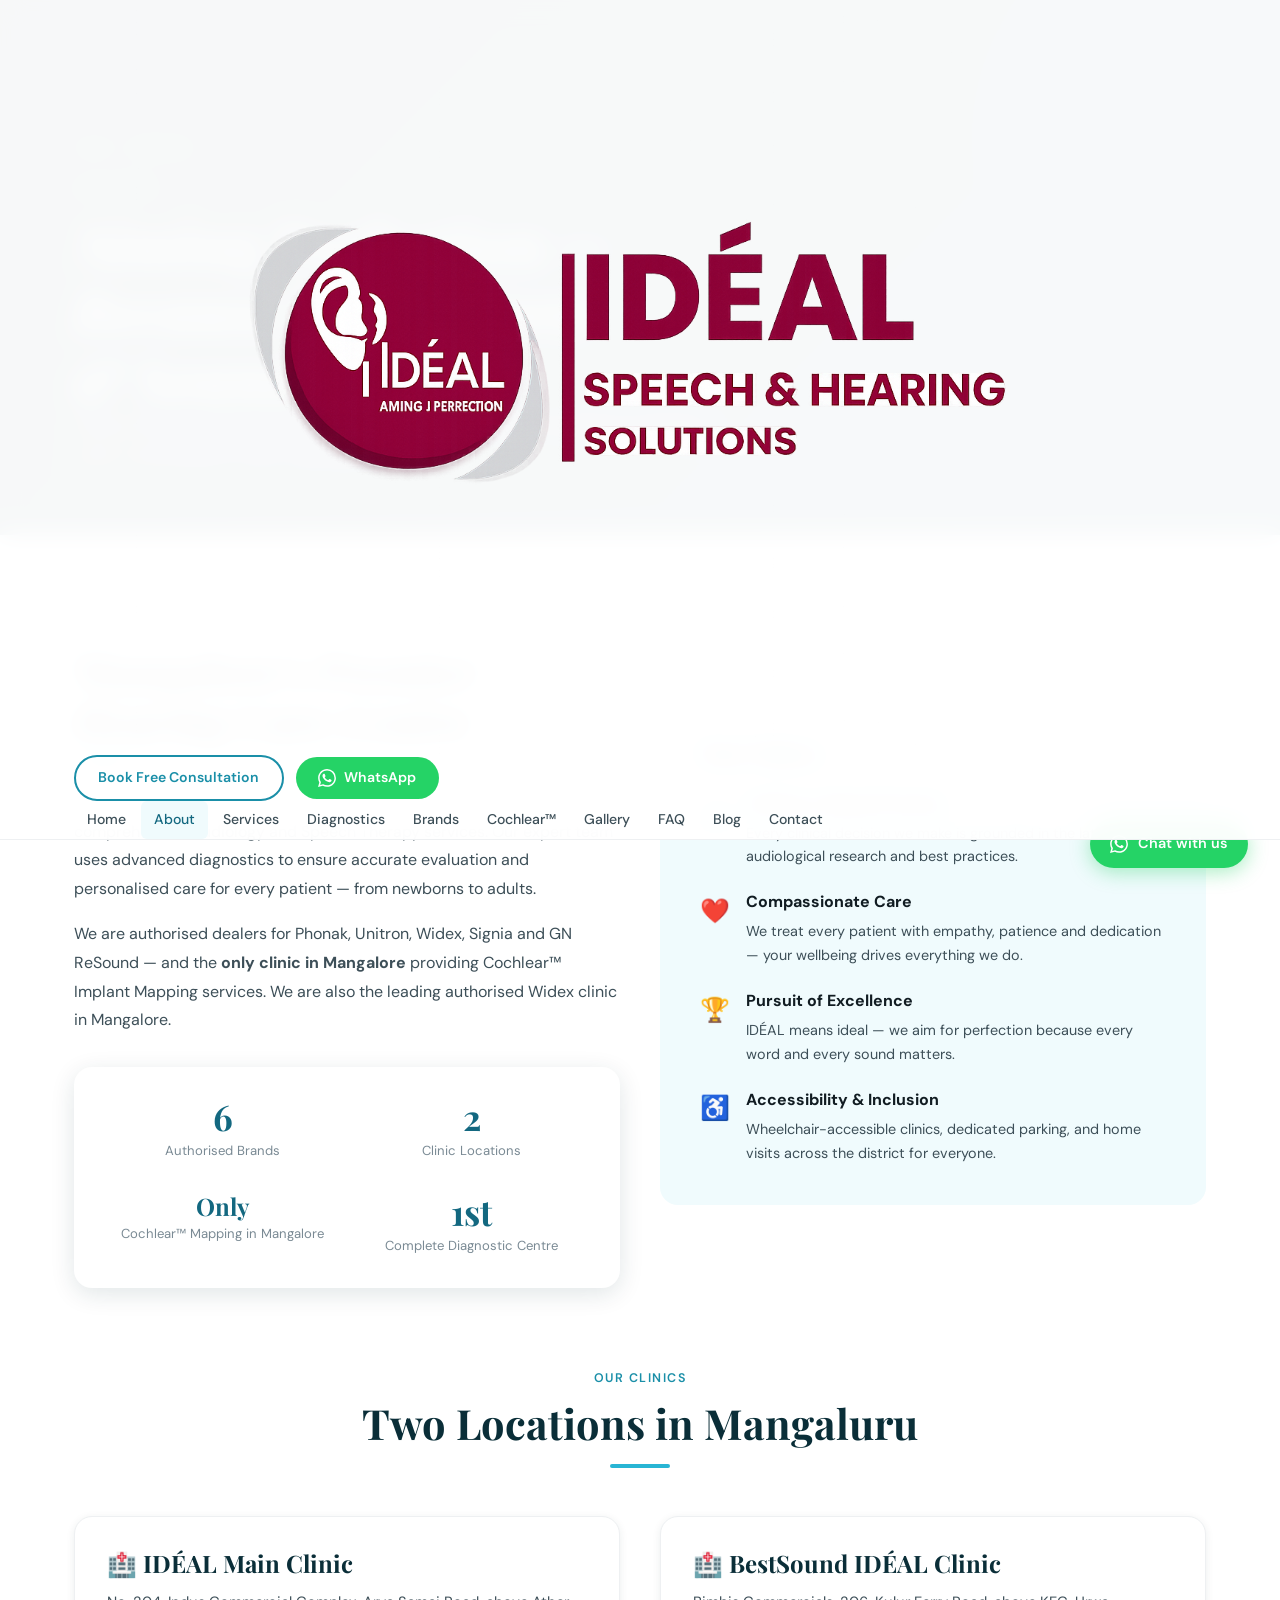
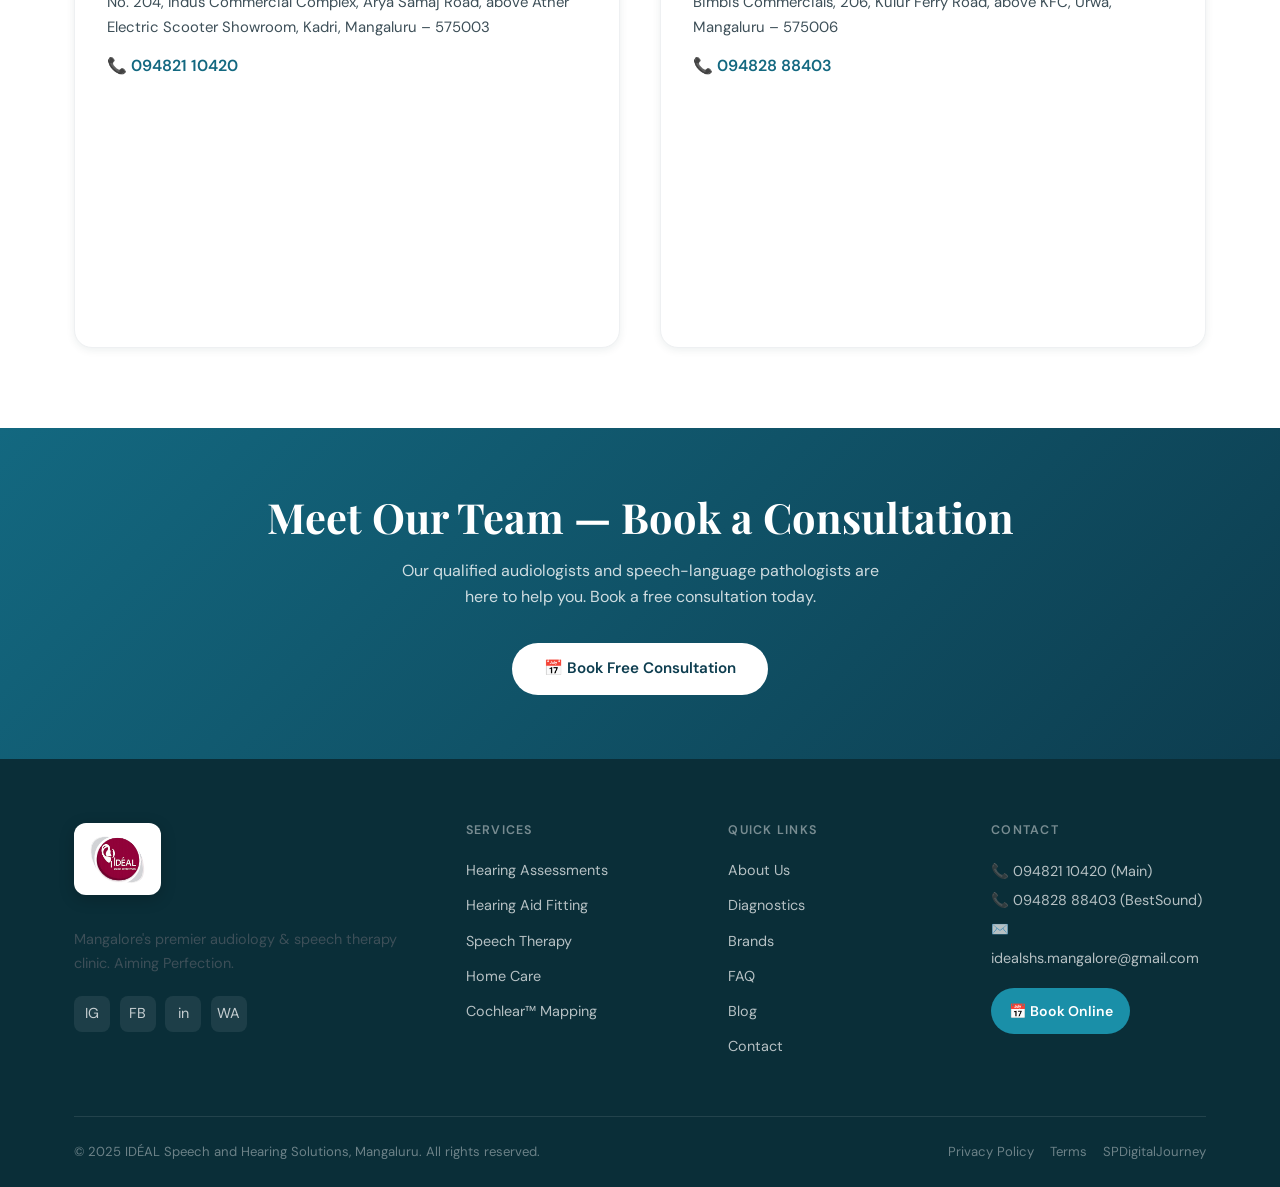
==== about.html @ 9111e48c "Add files via upload" ====
<!DOCTYPE html>
<html lang="en">
<head>
<meta charset="UTF-8"><meta name="viewport" content="width=device-width,initial-scale=1.0">
<title>About Us | IDÉAL Speech & Hearing Solutions — Audiologist Mangalore</title>
<meta name="description" content="Learn about IDÉAL Speech & Hearing Solutions — Mangalore's leading audiology clinic. Our story, values, team, and two clinic locations in Kadri and Urwa, Mangaluru.">
<meta name="keywords" content="about IDÉAL Mangalore, audiologist Mangalore, hearing clinic Mangalore Kadri, speech hearing solutions Mangalore">
<link rel="canonical" href="https://idealshs.com/about.html">
<meta property="og:title" content="About Us | IDÉAL Speech & Hearing Solutions — Audiologist Mangalore">
<meta property="og:description" content="Learn about IDÉAL Speech & Hearing Solutions — Mangalore's leading audiology clinic. Our story, values, team, and two clinic locations in Kadri and Urwa, Mangaluru.">
<meta property="og:url" content="https://idealshs.com/about.html">
<script type="application/ld+json">{"@context":"https://schema.org","@type":"MedicalClinic","name":"IDÉAL Speech and Hearing Solutions","url":"https://idealshs.com","telephone":"+919482110420","address":{"@type":"PostalAddress","streetAddress":"No. 204, Indus Commercial Complex, Arya Samaj Rd, Kadri","addressLocality":"Mangaluru","addressRegion":"Karnataka","postalCode":"575003","addressCountry":"IN"}}</script>
<link rel="stylesheet" href="style.css">
</head>
<body>
<nav class="navbar" id="navbar">
  <div class="navbar-top">
    <div class="container">
      <div class="navbar-top-inner">
        <a href="index.html" class="navbar-logo-full">
          <img src="logo.png" alt="IDÉAL Speech and Hearing Solutions">
        </a>
        <div class="nav-cta">
          <a href="#" class="btn btn-outline btn-sm" data-modal="lead">Book Free Consultation</a>
          <a href="https://wa.me/919482110420" class="btn btn-wa btn-sm" target="_blank" rel="noopener">
            <svg viewBox="0 0 24 24" style="width:18px;height:18px;fill:currentColor"><path d="M17.472 14.382c-.297-.149-1.758-.867-2.03-.967-.273-.099-.471-.148-.67.15-.197.297-.767.966-.94 1.164-.173.199-.347.223-.644.075-.297-.15-1.255-.463-2.39-1.475-.883-.788-1.48-1.761-1.653-2.059-.173-.297-.018-.458.13-.606.134-.133.298-.347.446-.52.149-.174.198-.298.298-.497.099-.198.05-.371-.025-.52-.075-.149-.669-1.612-.916-2.207-.242-.579-.487-.5-.669-.51-.173-.008-.371-.01-.57-.01-.198 0-.52.074-.792.372-.272.297-1.04 1.016-1.04 2.479 0 1.462 1.065 2.875 1.213 3.074.149.198 2.096 3.2 5.077 4.487.709.306 1.262.489 1.694.625.712.227 1.36.195 1.871.118.571-.085 1.758-.719 2.006-1.413.248-.694.248-1.289.173-1.413-.074-.124-.272-.198-.57-.347m-5.421 7.403h-.004a9.87 9.87 0 01-5.031-1.378l-.361-.214-3.741.982.998-3.648-.235-.374a9.86 9.86 0 01-1.51-5.26c.001-5.45 4.436-9.884 9.888-9.884 2.64 0 5.122 1.03 6.988 2.898a9.825 9.825 0 012.893 6.994c-.003 5.45-4.437 9.884-9.885 9.884m8.413-18.297A11.815 11.815 0 0012.05 0C5.495 0 .16 5.335.157 11.892c0 2.096.547 4.142 1.588 5.945L.057 24l6.305-1.654a11.882 11.882 0 005.683 1.448h.005c6.554 0 11.89-5.335 11.893-11.893a11.821 11.821 0 00-3.48-8.413Z"/></svg>
            WhatsApp
          </a>
        </div>
        <button class="hamburger" aria-label="Toggle menu">
          <span></span><span></span><span></span>
        </button>
      </div>
    </div>
  </div>
  <div class="navbar-bottom">
    <div class="container">
      <div class="nav-links"><a href="index.html">Home</a><a href="about.html" class="active">About</a><a href="services.html">Services</a><a href="diagnostics.html">Diagnostics</a><a href="brands.html">Brands</a><a href="cochlear.html">Cochlear™</a><a href="gallery.html">Gallery</a><a href="faq.html">FAQ</a><a href="blog.html">Blog</a><a href="contact.html">Contact</a></div>
    </div>
  </div>
</nav>

<!-- MOBILE MENU -->
<div class="mobile-menu"><a href="index.html">Home</a><a href="about.html">About</a><a href="services.html">Services</a><a href="diagnostics.html">Diagnostics</a><a href="brands.html">Brands</a><a href="cochlear.html">Cochlear™</a><a href="gallery.html">Gallery</a><a href="faq.html">FAQ</a><a href="blog.html">Blog</a><a href="contact.html">Contact</a><a href="#" data-modal="lead" style="background:var(--teal-500);color:#fff;margin-top:.5rem">📅 Book Free Consultation</a></div>

<div class="page-hero">
  <div class="container">
    <div class="breadcrumb"><a href="index.html">Home</a><span>›</span><span>About Us</span></div>
    <span class="section-label" style="color:rgba(255,255,255,.6)">Our Story</span>
    <h1>Aiming Perfection —<br><em>Because Every Word<br>&amp; Sound Matters</em></h1>
    <p class="lead">Where Science Meets Compassionate Care. Mangalore's leading audiology clinic committed to your hearing health.</p>
  </div>
</div>
<section class="section">
  <div class="container">
    <div class="grid-2" style="margin-bottom:5rem">
      <div>
        <span class="section-label">Who We Are</span>
        <h2>Mangalore's Premier<br><em>Hearing Care Centre</em></h2>
        <div class="divider"></div>
        <p style="margin-bottom:1rem;line-height:1.8">IDÉAL Speech &amp; Hearing Solutions is Mangalore's leading provider of comprehensive Audiology and Speech Therapy services. Our expert team uses advanced diagnostics to ensure accurate evaluation and personalised care for every patient — from newborns to adults.</p>
        <p style="margin-bottom:1.5rem;line-height:1.8">We are authorised dealers for Phonak, Unitron, Widex, Signia and GN ReSound — and the <strong>only clinic in Mangalore</strong> providing Cochlear™ Implant Mapping services. We are also the leading authorised Widex clinic in Mangalore.</p>
        <div class="stat-strip" style="grid-template-columns:repeat(2,1fr);margin-top:2rem">
          <div><span class="stat-num">6</span><div class="stat-label">Authorised Brands</div></div>
          <div><span class="stat-num">2</span><div class="stat-label">Clinic Locations</div></div>
          <div><span class="stat-num" style="font-size:1.5rem">Only</span><div class="stat-label">Cochlear™ Mapping in Mangalore</div></div>
          <div><span class="stat-num">1st</span><div class="stat-label">Complete Diagnostic Centre</div></div>
        </div>
      </div>
      <div style="background:var(--teal-50);border-radius:var(--radius-lg);padding:2.5rem">
        <h3 style="margin-bottom:1.5rem">Our Values</h3>
        <div style="display:flex;flex-direction:column;gap:1.25rem">
          <div style="display:flex;gap:1rem"><span style="color:var(--teal-500);font-size:1.5rem;margin-top:.1rem">🔬</span><div><strong>Evidence-Based Practice</strong><p style="font-size:.9rem;margin-top:.3rem">Every clinical decision we make is grounded in the latest audiological research and best practices.</p></div></div>
          <div style="display:flex;gap:1rem"><span style="color:var(--teal-500);font-size:1.5rem;margin-top:.1rem">❤️</span><div><strong>Compassionate Care</strong><p style="font-size:.9rem;margin-top:.3rem">We treat every patient with empathy, patience and dedication — your wellbeing drives everything we do.</p></div></div>
          <div style="display:flex;gap:1rem"><span style="color:var(--teal-500);font-size:1.5rem;margin-top:.1rem">🏆</span><div><strong>Pursuit of Excellence</strong><p style="font-size:.9rem;margin-top:.3rem">IDÉAL means ideal — we aim for perfection because every word and every sound matters.</p></div></div>
          <div style="display:flex;gap:1rem"><span style="color:var(--teal-500);font-size:1.5rem;margin-top:.1rem">♿</span><div><strong>Accessibility &amp; Inclusion</strong><p style="font-size:.9rem;margin-top:.3rem">Wheelchair-accessible clinics, dedicated parking, and home visits across the district for everyone.</p></div></div>
        </div>
      </div>
    </div>
    <div class="section-header text-center">
      <span class="section-label">Our Clinics</span>
      <h2>Two Locations in Mangaluru</h2>
      <div class="divider divider-center"></div>
    </div>
    <div class="grid-2">
      <div class="card">
        <h3>🏥 IDÉAL Main Clinic</h3>
        <p style="margin:.75rem 0;font-size:.93rem;line-height:1.7">No. 204, Indus Commercial Complex, Arya Samaj Road, above Ather Electric Scooter Showroom, Kadri, Mangaluru – 575003</p>
        <a href="tel:+919482110420" style="display:block;font-weight:600;color:var(--teal-600);margin-bottom:.5rem">📞 094821 10420</a>
        <div style="border-radius:var(--radius);overflow:hidden;height:220px;margin-top:1rem">
          <iframe src="https://www.google.com/maps/embed?pb=!1m18!1m12!1m3!1d972.3631237577166!2d74.85293102864495!3d12.878599441302313!2m3!1f0!2f0!3f0!3m2!1i1024!2i768!4f13.1!3m3!1m2!1s0x3ba35bcdf5773f53%3A0x65623cceb72a0840!2sID%C3%89AL%20Speech%20and%20Hearing%20Solutions!5e0!3m2!1sen!2sin!4v1780641271378!5m2!1sen!2sin" width="100%" height="220" style="border:0" allowfullscreen loading="lazy"></iframe>
        </div>
      </div>
      <div class="card">
        <h3>🏥 BestSound IDÉAL Clinic</h3>
        <p style="margin:.75rem 0;font-size:.93rem;line-height:1.7">Bimbis Commercials, 206, Kulur Ferry Road, above KFC, Urwa, Mangaluru – 575006</p>
        <a href="tel:+919482888403" style="display:block;font-weight:600;color:var(--teal-600);margin-bottom:.5rem">📞 094828 88403</a>
        <div style="border-radius:var(--radius);overflow:hidden;height:220px;margin-top:1rem">
          <iframe src="https://www.google.com/maps/embed?pb=!1m18!1m12!1m3!1d5395.200218035917!2d74.83259655444861!3d12.898155991287162!2m3!1f0!2f0!3f0!3m2!1i1024!2i768!4f13.1!3m3!1m2!1s0x3ba35bdd41c4b52b%3A0xbe2ca683d5651d08!2sBestSound%20ID%C3%89AL%20Speech%20and%20Hearing%20Solutions!5e0!3m2!1sen!2sin!4v1780644579112!5m2!1sen!2sin" width="100%" height="220" style="border:0" allowfullscreen loading="lazy"></iframe>
        </div>
      </div>
    </div>
  </div>
</section>
<section style="background:linear-gradient(135deg,var(--teal-600),var(--teal-800));padding:4rem 0">
  <div class="container text-center">
    <h2 style="color:#fff;margin-bottom:1rem">Meet Our Team — Book a Consultation</h2>
    <p style="color:rgba(255,255,255,.8);max-width:500px;margin:0 auto 2rem">Our qualified audiologists and speech-language pathologists are here to help you. Book a free consultation today.</p>
    <a href="#" class="btn btn-white" data-modal="lead">📅 Book Free Consultation</a>
  </div>
</section>
<footer class="footer"><div class="container"><div class="footer-grid">
<div class="footer-brand"><div style="display:flex;align-items:center;gap:.75rem;margin-bottom:1rem"><img src="logo-icon.png" alt="IDÉAL Speech and Hearing Solutions" class="footer-logo"></div><p>Mangalore's premier audiology &amp; speech therapy clinic. Aiming Perfection.</p><div class="footer-social"><a href="https://www.instagram.com/ideal_shs" target="_blank">IG</a><a href="https://www.facebook.com/people/Id%C3%A9al-Speech-and-Hearing-Solutions/61573655292414/" target="_blank">FB</a><a href="https://www.linkedin.com/company/ideal-speech-and-hearing-solutions/" target="_blank">in</a><a href="https://wa.me/919482110420" target="_blank">WA</a></div></div>
<div><h4>Services</h4><ul><li><a href="services.html">Hearing Assessments</a></li><li><a href="services.html">Hearing Aid Fitting</a></li><li><a href="services.html">Speech Therapy</a></li><li><a href="services.html">Home Care</a></li><li><a href="cochlear.html">Cochlear™ Mapping</a></li></ul></div>
<div><h4>Quick Links</h4><ul><li><a href="about.html">About Us</a></li><li><a href="diagnostics.html">Diagnostics</a></li><li><a href="brands.html">Brands</a></li><li><a href="faq.html">FAQ</a></li><li><a href="blog.html">Blog</a></li><li><a href="contact.html">Contact</a></li></ul></div>
<div class="footer-contact"><h4>Contact</h4><a href="tel:+919482110420">📞 094821 10420 (Main)</a><a href="tel:+919482888403">📞 094828 88403 (BestSound)</a><a href="mailto:idealshs.mangalore@gmail.com">✉️ idealshs.mangalore@gmail.com</a><a href="https://idealspeechandhearing.setmore.com/idealspeechandhearing" target="_blank" style="margin-top:1rem;display:inline-flex;align-items:center;gap:.5rem;background:var(--teal-500);color:#fff;padding:.55rem 1.1rem;border-radius:50px;font-size:.88rem;font-weight:600">📅 Book Online</a></div>
</div><div class="footer-bottom"><span>© 2025 IDÉAL Speech and Hearing Solutions, Mangaluru. All rights reserved.</span><div style="display:flex;gap:1rem;flex-wrap:wrap"><a href="#">Privacy Policy</a><a href="#">Terms</a><a href="https://spdigitaljourney.github.io" target="_blank">SPDigitalJourney</a></div></div></div></footer>
<div class="wa-float"><a href="https://wa.me/919482110420" class="wa-bubble" target="_blank"><svg viewBox="0 0 24 24" style="width:18px;height:18px;fill:currentColor"><path d="M17.472 14.382c-.297-.149-1.758-.867-2.03-.967-.273-.099-.471-.148-.67.15-.197.297-.767.966-.94 1.164-.173.199-.347.223-.644.075-.297-.15-1.255-.463-2.39-1.475-.883-.788-1.48-1.761-1.653-2.059-.173-.297-.018-.458.13-.606.134-.133.298-.347.446-.52.149-.174.198-.298.298-.497.099-.198.05-.371-.025-.52-.075-.149-.669-1.612-.916-2.207-.242-.579-.487-.5-.669-.51-.173-.008-.371-.01-.57-.01-.198 0-.52.074-.792.372-.272.297-1.04 1.016-1.04 2.479 0 1.462 1.065 2.875 1.213 3.074.149.198 2.096 3.2 5.077 4.487.709.306 1.262.489 1.694.625.712.227 1.36.195 1.871.118.571-.085 1.758-.719 2.006-1.413.248-.694.248-1.289.173-1.413-.074-.124-.272-.198-.57-.347m-5.421 7.403h-.004a9.87 9.87 0 01-5.031-1.378l-.361-.214-3.741.982.998-3.648-.235-.374a9.86 9.86 0 01-1.51-5.26c.001-5.45 4.436-9.884 9.888-9.884 2.64 0 5.122 1.03 6.988 2.898a9.825 9.825 0 012.893 6.994c-.003 5.45-4.437 9.884-9.885 9.884m8.413-18.297A11.815 11.815 0 0012.05 0C5.495 0 .16 5.335.157 11.892c0 2.096.547 4.142 1.588 5.945L.057 24l6.305-1.654a11.882 11.882 0 005.683 1.448h.005c6.554 0 11.89-5.335 11.893-11.893a11.821 11.821 0 00-3.48-8.413Z"/></svg><span>Chat with us</span></a></div>
<div class="modal-overlay" id="leadModal"><div class="modal-box"><button class="modal-close">✕</button><div style="text-align:center;margin-bottom:1.5rem"><div style="width:56px;height:56px;background:var(--teal-100);border-radius:50%;display:flex;align-items:center;justify-content:center;font-size:1.5rem;margin:0 auto .75rem">📅</div><h3>Book Your Free Consultation</h3><p style="font-size:.9rem;margin-top:.3rem">Fill in your details — we'll connect via WhatsApp.</p></div><form id="leadForm"><div class="form-group"><label for="lf-name">Your Name *</label><input type="text" id="lf-name" placeholder="e.g. Ramesh Kumar" required></div><div class="form-group"><label for="lf-phone">Phone Number *</label><input type="tel" id="lf-phone" placeholder="+91 98765 43210" required></div><div class="form-group"><label for="lf-service">Service Interested In</label><select id="lf-service"><option>Hearing Test</option><option>Hearing Aid Fitting</option><option>Cochlear™ Implant Mapping</option><option>Speech Therapy</option><option>Newborn Hearing Screening</option><option>OAE / ABR / VEMP Test</option><option>Home Care Service</option><option>General Enquiry</option></select></div><button type="submit" class="btn btn-wa" style="width:100%;justify-content:center">Send via WhatsApp</button><p style="text-align:center;font-size:.8rem;color:var(--grey-500);margin-top:.75rem">🔒 Your details are private.</p></form></div></div>
<script src="main.js"></script>
</body></html>
---- style.css ----
/* ============================================
   IDÉAL Speech & Hearing Solutions
   Global Stylesheet — Clean Medical Teal/White
   Fonts: Playfair Display + DM Sans
============================================ */
@import url('https://fonts.googleapis.com/css2?family=Playfair+Display:ital,wght@0,400;0,600;0,700;1,400;1,600&family=DM+Sans:wght@300;400;500;600&display=swap');

:root {
  --teal-900:#0a2e38; --teal-800:#0d3d4f; --teal-700:#105266;
  --teal-600:#136880; --teal-500:#1a8fa8; --teal-400:#28b5d4;
  --teal-100:#e0f5f9; --teal-50:#f0fbfd;
  --gold:#c9a84c; --gold-lt:#f0d98a;
  --white:#ffffff; --off-white:#f8fafb;
  --grey-100:#eef0f2; --grey-300:#c4cdd4; --grey-500:#7a8a94;
  --grey-700:#3d4f58; --grey-900:#111c22;
  --radius:10px; --radius-lg:18px;
  --shadow-sm:0 2px 8px rgba(10,46,56,.08);
  --shadow-md:0 6px 24px rgba(10,46,56,.12);
  --shadow-lg:0 16px 48px rgba(10,46,56,.18);
  --transition:.25s ease;
  --font-display:'Playfair Display',Georgia,serif;
  --font-body:'DM Sans',sans-serif;
}
*,*::before,*::after{box-sizing:border-box;margin:0;padding:0}
html{scroll-behavior:smooth;font-size:16px}
body{font-family:var(--font-body);color:var(--grey-900);background:var(--white);line-height:1.65;-webkit-font-smoothing:antialiased}
img{max-width:100%;height:auto;display:block}
a{color:inherit;text-decoration:none}
ul{list-style:none}
h1,h2,h3,h4{font-family:var(--font-display);line-height:1.2;color:var(--teal-900)}
h1{font-size:clamp(2rem,5vw,3.5rem)}
h2{font-size:clamp(1.6rem,3.5vw,2.6rem)}
h3{font-size:clamp(1.15rem,2.5vw,1.5rem)}
h4{font-size:1.1rem;font-weight:600}
p{font-size:1rem;color:var(--grey-700)}
.lead{font-size:1.15rem;color:var(--grey-700);max-width:640px}
.section-label{font-family:var(--font-body);font-size:.78rem;font-weight:600;letter-spacing:.12em;text-transform:uppercase;color:var(--teal-500);margin-bottom:.6rem;display:block}
.container{max-width:1180px;margin:0 auto;padding:0 1.5rem}
.section{padding:5rem 0}
.section-alt{background:var(--off-white)}
.section-dark{background:var(--teal-900);color:var(--white)}
.section-dark h2,.section-dark h3,.section-dark p{color:var(--white)}
.grid-2{display:grid;grid-template-columns:1fr 1fr;gap:2.5rem;align-items:center}
.grid-3{display:grid;grid-template-columns:repeat(3,1fr);gap:1.75rem}
.grid-4{display:grid;grid-template-columns:repeat(4,1fr);gap:1.5rem}
.flex{display:flex}
.flex-center{display:flex;align-items:center;justify-content:center}
.text-center{text-align:center}
.mt-1{margin-top:1rem}.mt-2{margin-top:2rem}.mt-3{margin-top:3rem}
.mb-1{margin-bottom:1rem}.mb-2{margin-bottom:2rem}.mb-3{margin-bottom:3rem}
.gap-1{gap:1rem}.gap-2{gap:2rem}

/* Buttons */
.btn{display:inline-flex;align-items:center;gap:.5rem;font-family:var(--font-body);font-size:.95rem;font-weight:600;padding:.85rem 2rem;border-radius:50px;cursor:pointer;border:none;transition:var(--transition);white-space:nowrap;text-decoration:none}
.btn-primary{background:var(--teal-500);color:var(--white)}
.btn-primary:hover{background:var(--teal-700);transform:translateY(-2px);box-shadow:var(--shadow-md)}
.btn-outline{background:transparent;border:2px solid var(--teal-500);color:var(--teal-500)}
.btn-outline:hover{background:var(--teal-500);color:var(--white);transform:translateY(-2px)}
.btn-white{background:var(--white);color:var(--teal-800)}
.btn-white:hover{background:var(--teal-100);transform:translateY(-2px)}
.btn-wa{background:#25d366;color:var(--white)}
.btn-wa:hover{background:#1ebe57;transform:translateY(-2px);box-shadow:0 4px 20px rgba(37,211,102,.4)}
.btn-gold{background:var(--gold);color:var(--white)}
.btn-gold:hover{background:#b8923a;transform:translateY(-2px)}
.btn-sm{padding:.6rem 1.4rem;font-size:.88rem}

/* Cards */
.card{background:var(--white);border-radius:var(--radius-lg);padding:2rem;box-shadow:var(--shadow-sm);border:1px solid var(--grey-100);transition:var(--transition)}
.card:hover{box-shadow:var(--shadow-md);transform:translateY(-3px)}
.card-icon{width:52px;height:52px;background:var(--teal-100);border-radius:12px;display:flex;align-items:center;justify-content:center;font-size:1.4rem;margin-bottom:1.2rem}
.badge{display:inline-block;padding:.3rem .85rem;border-radius:50px;font-size:.78rem;font-weight:600}
.badge-teal{background:var(--teal-100);color:var(--teal-700)}
.badge-gold{background:#fdf3d9;color:#8a6400}
.badge-exclusive{background:var(--gold);color:var(--white)}
.divider{width:60px;height:4px;background:var(--teal-400);border-radius:4px;margin:1rem 0 1.5rem}
.divider-center{margin:1rem auto 1.5rem}
.section-header{margin-bottom:3rem}
.section-header.text-center .divider{margin:1rem auto 1.5rem}

/* Navbar */
.navbar{position:fixed;top:0;left:0;right:0;z-index:1000;background:rgba(255,255,255,.97);backdrop-filter:blur(12px);border-bottom:1px solid var(--grey-100);transition:box-shadow var(--transition)}
.navbar.scrolled{box-shadow:var(--shadow-md)}
.navbar-inner{display:flex;align-items:center;justify-content:space-between;height:92px}
.navbar-logo{display:flex;align-items:center;gap:.75rem}
.navbar-logo img{height:80px;width:auto}
.logo-name{font-family:var(--font-display);font-size:1.2rem;font-weight:700;color:var(--teal-800);line-height:1.1}
.logo-sub{font-size:.7rem;font-weight:500;color:var(--grey-500);letter-spacing:.08em;text-transform:uppercase}
.nav-links{display:flex;align-items:center;gap:.15rem}
.nav-links a{font-size:.88rem;font-weight:500;color:var(--grey-700);padding:.45rem .8rem;border-radius:6px;transition:var(--transition)}
.nav-links a:hover,.nav-links a.active{color:var(--teal-600);background:var(--teal-50)}
.nav-cta{display:flex;align-items:center;gap:.75rem}
.hamburger{display:none;background:none;border:none;cursor:pointer;padding:.5rem;flex-direction:column;gap:5px}
.hamburger span{display:block;width:24px;height:2px;background:var(--teal-800);border-radius:2px;transition:var(--transition)}
.mobile-menu{display:none;position:fixed;top:92px;left:0;right:0;background:var(--white);border-bottom:1px solid var(--grey-100);padding:1.5rem;flex-direction:column;gap:.5rem;z-index:999;box-shadow:var(--shadow-md)}
.mobile-menu a{font-size:1rem;font-weight:500;color:var(--grey-700);padding:.75rem 1rem;border-radius:var(--radius);display:block;transition:var(--transition)}
.mobile-menu a:hover{background:var(--teal-50);color:var(--teal-600)}
.mobile-menu.open{display:flex}

/* Footer */
.footer{background:var(--teal-900);color:rgba(255,255,255,.75);padding:4rem 0 0}
.footer-grid{display:grid;grid-template-columns:1.6fr 1fr 1fr 1fr;gap:3rem;padding-bottom:3rem}
.footer .logo-name{color:var(--white);font-size:1.3rem}
.footer .logo-sub{color:rgba(255,255,255,.45)}
.footer-brand p{margin-top:1rem;font-size:.9rem;line-height:1.7}
.footer h4{font-family:var(--font-body);font-size:.78rem;font-weight:600;letter-spacing:.1em;text-transform:uppercase;color:rgba(255,255,255,.45);margin-bottom:1.2rem}
.footer ul li{margin-bottom:.55rem}
.footer ul li a{font-size:.9rem;color:rgba(255,255,255,.7);transition:var(--transition)}
.footer ul li a:hover{color:var(--teal-400)}
.footer-contact a{font-size:.9rem;color:rgba(255,255,255,.7);line-height:2;display:block;transition:var(--transition)}
.footer-contact a:hover{color:var(--teal-400)}
.footer-social{display:flex;gap:.6rem;margin-top:1.25rem}
.footer-social a{width:36px;height:36px;border-radius:8px;background:rgba(255,255,255,.08);display:flex;align-items:center;justify-content:center;font-size:.9rem;transition:var(--transition)}
.footer-social a:hover{background:var(--teal-500);color:var(--white)}
.footer-bottom{border-top:1px solid rgba(255,255,255,.1);padding:1.5rem 0;display:flex;align-items:center;justify-content:space-between;font-size:.82rem;color:rgba(255,255,255,.4);flex-wrap:wrap;gap:.75rem}
.footer-bottom a{color:rgba(255,255,255,.4)}
.footer-bottom a:hover{color:var(--teal-400)}

/* WhatsApp Float */
.wa-float{position:fixed;bottom:2rem;right:2rem;z-index:900;display:flex;flex-direction:column;align-items:flex-end;gap:.75rem}
.wa-bubble{display:flex;align-items:center;gap:.6rem;background:#25d366;color:var(--white);padding:.75rem 1.25rem;border-radius:50px;box-shadow:0 4px 20px rgba(37,211,102,.4);font-size:.9rem;font-weight:600;cursor:pointer;transition:var(--transition);text-decoration:none;animation:pulse 2.5s infinite}
.wa-bubble:hover{background:#1ebe57;transform:scale(1.04);animation:none}
.wa-bubble svg{width:22px;height:22px;fill:currentColor;flex-shrink:0}
@keyframes pulse{0%,100%{box-shadow:0 4px 20px rgba(37,211,102,.4)}50%{box-shadow:0 4px 32px rgba(37,211,102,.7)}}

/* Lead Modal */
.modal-overlay{display:none;position:fixed;inset:0;background:rgba(10,46,56,.65);backdrop-filter:blur(4px);z-index:2000;align-items:center;justify-content:center;padding:1rem}
.modal-overlay.open{display:flex}
.modal-box{background:var(--white);border-radius:var(--radius-lg);padding:2.5rem;max-width:480px;width:100%;position:relative;box-shadow:var(--shadow-lg);animation:modalIn .3s ease}
@keyframes modalIn{from{opacity:0;transform:translateY(20px) scale(.97)}to{opacity:1;transform:translateY(0) scale(1)}}
.modal-close{position:absolute;top:1rem;right:1rem;background:var(--grey-100);border:none;border-radius:50%;width:34px;height:34px;cursor:pointer;font-size:1.1rem;display:flex;align-items:center;justify-content:center;transition:var(--transition)}
.modal-close:hover{background:var(--grey-300)}

/* Forms */
.form-group{margin-bottom:1.25rem}
.form-group label{display:block;font-size:.88rem;font-weight:600;color:var(--grey-700);margin-bottom:.4rem}
.form-group input,.form-group select,.form-group textarea{width:100%;padding:.8rem 1.1rem;border:1.5px solid var(--grey-300);border-radius:var(--radius);font-family:var(--font-body);font-size:.95rem;color:var(--grey-900);transition:border-color var(--transition);background:var(--white)}
.form-group input:focus,.form-group select:focus,.form-group textarea:focus{outline:none;border-color:var(--teal-500);box-shadow:0 0 0 3px rgba(26,143,168,.1)}
.form-group textarea{resize:vertical;min-height:100px}
.form-row{display:grid;grid-template-columns:1fr 1fr;gap:1rem}

/* Page Hero */
.page-hero{padding-top:calc(72px + 4rem);padding-bottom:4rem;background:linear-gradient(135deg,var(--teal-900) 0%,var(--teal-700) 100%);color:var(--white);position:relative;overflow:hidden}
.page-hero::before{content:'';position:absolute;top:-80px;right:-80px;width:380px;height:380px;border-radius:50%;background:rgba(255,255,255,.04)}
.page-hero h1,.page-hero p{color:var(--white);position:relative;z-index:1}
.page-hero .lead{color:rgba(255,255,255,.8)}
.breadcrumb{display:flex;align-items:center;gap:.5rem;font-size:.85rem;color:rgba(255,255,255,.6);margin-bottom:1.25rem;position:relative;z-index:1}
.breadcrumb a{color:rgba(255,255,255,.6)}
.breadcrumb a:hover{color:var(--white)}

/* Stats */
.stat-strip{background:var(--white);box-shadow:var(--shadow-md);border-radius:var(--radius-lg);padding:2rem 2.5rem;display:grid;grid-template-columns:repeat(4,1fr);gap:2rem;text-align:center}
.stat-num{font-family:var(--font-display);font-size:2.2rem;font-weight:700;color:var(--teal-600);line-height:1;display:block}
.stat-label{font-size:.82rem;color:var(--grey-500);margin-top:.35rem}

/* Marquee Strip */
.exclusive-strip{background:linear-gradient(90deg,var(--teal-800),var(--teal-600));color:var(--white);padding:.7rem 0;overflow:hidden}
.marquee-track{display:flex;gap:0;animation:marquee 30s linear infinite;white-space:nowrap}
.marquee-inner{display:flex;gap:3rem;flex-shrink:0;padding-right:3rem}
.marquee-inner span{font-size:.82rem;font-weight:500;opacity:.9;flex-shrink:0}
.marquee-inner span::before{content:'●';margin-right:.75rem;color:var(--teal-400)}
@keyframes marquee{from{transform:translateX(0)}to{transform:translateX(-50%)}}

/* FAQ */
.faq-item{border:1px solid var(--grey-100);border-radius:var(--radius);margin-bottom:.75rem;overflow:hidden}
.faq-q{width:100%;text-align:left;background:var(--white);border:none;padding:1.2rem 1.5rem;font-family:var(--font-body);font-size:.97rem;font-weight:600;color:var(--teal-900);cursor:pointer;display:flex;align-items:center;justify-content:space-between;gap:1rem;transition:background var(--transition)}
.faq-q:hover{background:var(--teal-50)}
.faq-arrow{width:22px;height:22px;border-radius:50%;background:var(--teal-100);display:flex;align-items:center;justify-content:center;font-size:.7rem;color:var(--teal-600);transition:transform var(--transition);flex-shrink:0}
.faq-item.open .faq-arrow{transform:rotate(180deg)}
.faq-a{max-height:0;overflow:hidden;transition:max-height .35s ease,padding .35s ease;padding:0 1.5rem;font-size:.95rem;color:var(--grey-700);line-height:1.7}
.faq-item.open .faq-a{max-height:300px;padding:0 1.5rem 1.25rem}

/* Testimonials */
.testimonial-card{background:var(--white);border-radius:var(--radius-lg);padding:2rem;box-shadow:var(--shadow-sm);border:1px solid var(--grey-100)}
.stars{color:#f4b401;font-size:1.05rem;margin-bottom:.75rem}
.testimonial-card blockquote{font-style:italic;color:var(--grey-700);font-size:.95rem;line-height:1.7;margin-bottom:1.25rem}
.t-author{display:flex;align-items:center;gap:.75rem}
.t-avatar{width:42px;height:42px;border-radius:50%;background:var(--teal-100);display:flex;align-items:center;justify-content:center;font-weight:700;color:var(--teal-700)}
.t-name{font-weight:600;font-size:.9rem}
.t-loc{font-size:.8rem;color:var(--grey-500)}

/* Responsive */
@media(max-width:1024px){.grid-4{grid-template-columns:repeat(2,1fr)}.footer-grid{grid-template-columns:1fr 1fr;gap:2rem}.stat-strip{grid-template-columns:repeat(2,1fr)}}
@media(max-width:768px){.section{padding:3.5rem 0}.grid-2,.grid-3{grid-template-columns:1fr}.grid-4{grid-template-columns:repeat(2,1fr)}.nav-links,.nav-cta .btn-outline{display:none}.hamburger{display:flex}.footer-grid{grid-template-columns:1fr;gap:2rem}.stat-strip{grid-template-columns:1fr 1fr;padding:1.5rem;gap:1.25rem}.form-row{grid-template-columns:1fr}.wa-bubble span{display:none}.wa-bubble{padding:.85rem;border-radius:50%}}
@media(max-width:480px){.grid-4{grid-template-columns:1fr}.stat-strip{grid-template-columns:1fr 1fr}h1{font-size:1.9rem}h2{font-size:1.6rem}}

/* ===== Hero responsive grids ===== */
.hero-grid{display:grid;grid-template-columns:1fr 1fr;gap:4rem;align-items:center}
.hero-stats{display:grid;grid-template-columns:1fr 1fr;gap:1rem}

/* ===== Navbar logo: bigger ===== */
.navbar-logo img{height:80px}

/* ===== Mobile refinements ===== */
@media(max-width:768px){
  .hero-grid{grid-template-columns:1fr;gap:2.5rem}
  .hero-stats{grid-template-columns:1fr 1fr;gap:.85rem}
  .hero-stats > div{padding:1.15rem !important}
  .navbar-logo img{height:56px}
  .logo-name{font-size:1.05rem}
  .logo-sub{font-size:.6rem}
  h1{font-size:2rem !important}
  .page-hero{padding-top:calc(72px + 2.5rem);padding-bottom:2.5rem}
  .section{padding:3rem 0}
  .btn{padding:.8rem 1.5rem;font-size:.9rem}
  .modal-box{padding:1.75rem}
  iframe{max-width:100%}
}
@media(max-width:480px){
  .marquee-inner span{font-size:.75rem}
  .footer-grid{gap:1.5rem}
  .footer{padding-top:2.5rem}
  .stat-strip{padding:1.25rem;gap:1rem}
  .stat-num{font-size:1.8rem}
}

/* ===== Authorised Dealer Logos ===== */
.dealer-logo{
  height:88px;width:auto;max-width:200px;object-fit:contain;
  background:#fff;border-radius:14px;padding:1rem 1.5rem;
  box-shadow:var(--shadow-md);transition:var(--transition);
}
.dealer-logo:hover{transform:translateY(-4px) scale(1.06);box-shadow:var(--shadow-lg)}
@media(max-width:768px){
  .dealer-logos{gap:1.25rem !important}
  .dealer-logo{height:60px;padding:.65rem .9rem}
}

/* ===== Footer Logo — soft blended card ===== */
.footer-logo{
  height:72px;width:auto;
  background:#fff;border-radius:12px;
  padding:.65rem .9rem;
  box-shadow:0 4px 16px rgba(0,0,0,.2);
  margin-bottom:1rem;display:block;
}
@media(max-width:480px){.footer-logo{height:60px}}

/* ===== Gallery Video Grid - mobile stack ===== */
@media(max-width:768px){
  .section .container > div[style*="repeat(3,1fr)"][style*="aspect-ratio:9/16"]{
    grid-template-columns:1fr !important;
    max-width:380px;margin:0 auto 2rem;
  }
}
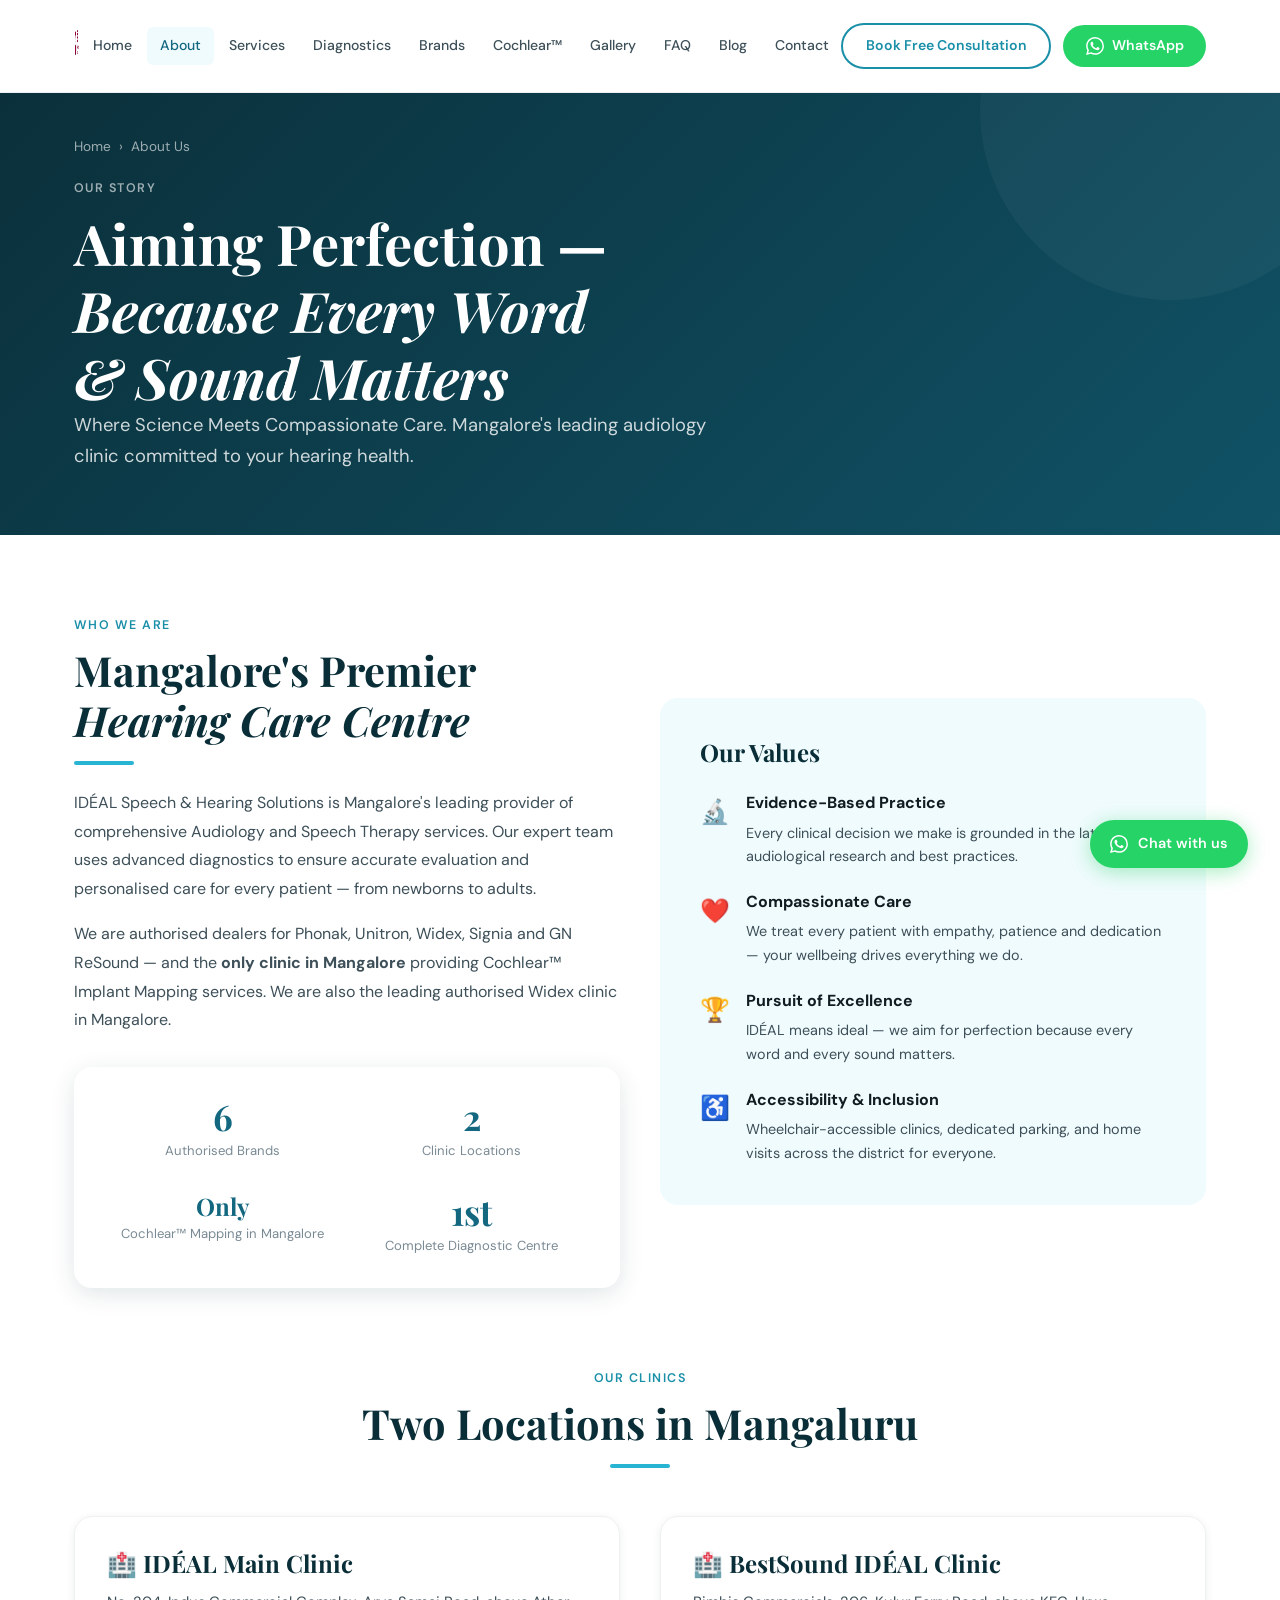
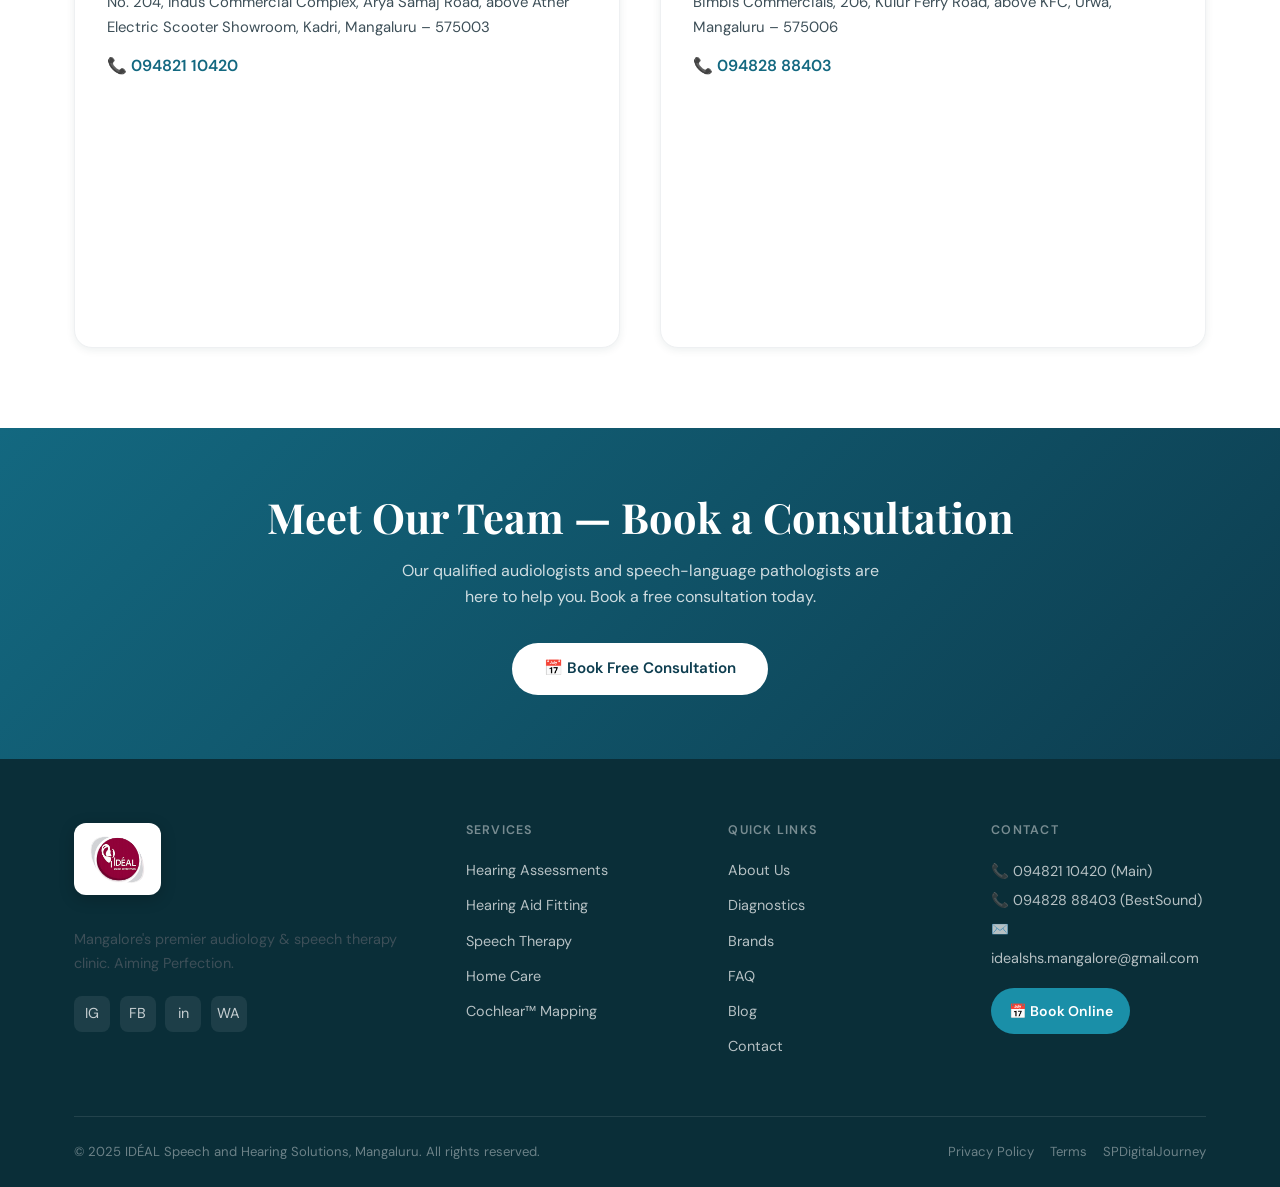
==== commit f0f30b74: "Add files via upload" ====
--- a/about.html
+++ b/about.html
@@ -14,28 +14,22 @@
 </head>
 <body>
 <nav class="navbar" id="navbar">
-  <div class="navbar-top">
-    <div class="container">
-      <div class="navbar-top-inner">
-        <a href="index.html" class="navbar-logo-full">
-          <img src="logo.png" alt="IDÉAL Speech and Hearing Solutions">
+  <div class="container">
+    <div class="navbar-inner">
+      <a href="index.html" class="navbar-logo">
+        <img src="logo.png" alt="IDÉAL Speech and Hearing Solutions">
+      </a>
+      <div class="nav-links"><a href="index.html">Home</a><a href="about.html" class="active">About</a><a href="services.html">Services</a><a href="diagnostics.html">Diagnostics</a><a href="brands.html">Brands</a><a href="cochlear.html">Cochlear™</a><a href="gallery.html">Gallery</a><a href="faq.html">FAQ</a><a href="blog.html">Blog</a><a href="contact.html">Contact</a></div>
+      <div class="nav-cta">
+        <a href="#" class="btn btn-outline btn-sm" data-modal="lead">Book Free Consultation</a>
+        <a href="https://wa.me/919482110420" class="btn btn-wa btn-sm" target="_blank" rel="noopener">
+          <svg viewBox="0 0 24 24" style="width:18px;height:18px;fill:currentColor"><path d="M17.472 14.382c-.297-.149-1.758-.867-2.03-.967-.273-.099-.471-.148-.67.15-.197.297-.767.966-.94 1.164-.173.199-.347.223-.644.075-.297-.15-1.255-.463-2.39-1.475-.883-.788-1.48-1.761-1.653-2.059-.173-.297-.018-.458.13-.606.134-.133.298-.347.446-.52.149-.174.198-.298.298-.497.099-.198.05-.371-.025-.52-.075-.149-.669-1.612-.916-2.207-.242-.579-.487-.5-.669-.51-.173-.008-.371-.01-.57-.01-.198 0-.52.074-.792.372-.272.297-1.04 1.016-1.04 2.479 0 1.462 1.065 2.875 1.213 3.074.149.198 2.096 3.2 5.077 4.487.709.306 1.262.489 1.694.625.712.227 1.36.195 1.871.118.571-.085 1.758-.719 2.006-1.413.248-.694.248-1.289.173-1.413-.074-.124-.272-.198-.57-.347m-5.421 7.403h-.004a9.87 9.87 0 01-5.031-1.378l-.361-.214-3.741.982.998-3.648-.235-.374a9.86 9.86 0 01-1.51-5.26c.001-5.45 4.436-9.884 9.888-9.884 2.64 0 5.122 1.03 6.988 2.898a9.825 9.825 0 012.893 6.994c-.003 5.45-4.437 9.884-9.885 9.884m8.413-18.297A11.815 11.815 0 0012.05 0C5.495 0 .16 5.335.157 11.892c0 2.096.547 4.142 1.588 5.945L.057 24l6.305-1.654a11.882 11.882 0 005.683 1.448h.005c6.554 0 11.89-5.335 11.893-11.893a11.821 11.821 0 00-3.48-8.413Z"/></svg>
+          WhatsApp
         </a>
-        <div class="nav-cta">
-          <a href="#" class="btn btn-outline btn-sm" data-modal="lead">Book Free Consultation</a>
-          <a href="https://wa.me/919482110420" class="btn btn-wa btn-sm" target="_blank" rel="noopener">
-            <svg viewBox="0 0 24 24" style="width:18px;height:18px;fill:currentColor"><path d="M17.472 14.382c-.297-.149-1.758-.867-2.03-.967-.273-.099-.471-.148-.67.15-.197.297-.767.966-.94 1.164-.173.199-.347.223-.644.075-.297-.15-1.255-.463-2.39-1.475-.883-.788-1.48-1.761-1.653-2.059-.173-.297-.018-.458.13-.606.134-.133.298-.347.446-.52.149-.174.198-.298.298-.497.099-.198.05-.371-.025-.52-.075-.149-.669-1.612-.916-2.207-.242-.579-.487-.5-.669-.51-.173-.008-.371-.01-.57-.01-.198 0-.52.074-.792.372-.272.297-1.04 1.016-1.04 2.479 0 1.462 1.065 2.875 1.213 3.074.149.198 2.096 3.2 5.077 4.487.709.306 1.262.489 1.694.625.712.227 1.36.195 1.871.118.571-.085 1.758-.719 2.006-1.413.248-.694.248-1.289.173-1.413-.074-.124-.272-.198-.57-.347m-5.421 7.403h-.004a9.87 9.87 0 01-5.031-1.378l-.361-.214-3.741.982.998-3.648-.235-.374a9.86 9.86 0 01-1.51-5.26c.001-5.45 4.436-9.884 9.888-9.884 2.64 0 5.122 1.03 6.988 2.898a9.825 9.825 0 012.893 6.994c-.003 5.45-4.437 9.884-9.885 9.884m8.413-18.297A11.815 11.815 0 0012.05 0C5.495 0 .16 5.335.157 11.892c0 2.096.547 4.142 1.588 5.945L.057 24l6.305-1.654a11.882 11.882 0 005.683 1.448h.005c6.554 0 11.89-5.335 11.893-11.893a11.821 11.821 0 00-3.48-8.413Z"/></svg>
-            WhatsApp
-          </a>
-        </div>
-        <button class="hamburger" aria-label="Toggle menu">
-          <span></span><span></span><span></span>
-        </button>
       </div>
-    </div>
-  </div>
-  <div class="navbar-bottom">
-    <div class="container">
-      <div class="nav-links"><a href="index.html">Home</a><a href="about.html" class="active">About</a><a href="services.html">Services</a><a href="diagnostics.html">Diagnostics</a><a href="brands.html">Brands</a><a href="cochlear.html">Cochlear™</a><a href="gallery.html">Gallery</a><a href="faq.html">FAQ</a><a href="blog.html">Blog</a><a href="contact.html">Contact</a></div>
+      <button class="hamburger" aria-label="Toggle menu">
+        <span></span><span></span><span></span>
+      </button>
     </div>
   </div>
 </nav>
--- a/style.css
+++ b/style.css
@@ -91,7 +91,7 @@
 .nav-cta{display:flex;align-items:center;gap:.75rem}
 .hamburger{display:none;background:none;border:none;cursor:pointer;padding:.5rem;flex-direction:column;gap:5px}
 .hamburger span{display:block;width:24px;height:2px;background:var(--teal-800);border-radius:2px;transition:var(--transition)}
-.mobile-menu{display:none;position:fixed;top:92px;left:0;right:0;background:var(--white);border-bottom:1px solid var(--grey-100);padding:1.5rem;flex-direction:column;gap:.5rem;z-index:999;box-shadow:var(--shadow-md)}
+.mobile-menu{display:none;position:fixed;top:110px;left:0;right:0;background:var(--white);border-bottom:1px solid var(--grey-100);padding:1.5rem;flex-direction:column;gap:.5rem;z-index:999;box-shadow:var(--shadow-md)}
 .mobile-menu a{font-size:1rem;font-weight:500;color:var(--grey-700);padding:.75rem 1rem;border-radius:var(--radius);display:block;transition:var(--transition)}
 .mobile-menu a:hover{background:var(--teal-50);color:var(--teal-600)}
 .mobile-menu.open{display:flex}
@@ -242,3 +242,54 @@
     max-width:380px;margin:0 auto 2rem;
   }
 }
+
+/* ============================================
+   TWO-ROW NAVBAR (Logo row + Nav links row)
+============================================ */
+.navbar{position:fixed;top:0;left:0;right:0;z-index:1000;background:var(--white);box-shadow:none;transition:box-shadow var(--transition)}
+.navbar.scrolled{box-shadow:var(--shadow-md)}
+
+.navbar-top{background:var(--white);border-bottom:1px solid var(--grey-100)}
+.navbar-top-inner{display:flex;align-items:center;justify-content:space-between;height:110px;gap:1.5rem}
+
+.navbar-logo-full{display:flex;align-items:center}
+.navbar-logo-full img{height:88px;width:auto}
+
+.navbar-bottom{background:var(--teal-900)}
+.navbar-bottom .container{display:flex;justify-content:center}
+.navbar-bottom .nav-links{display:flex;align-items:center;justify-content:center;gap:.25rem;height:54px;flex-wrap:wrap}
+.navbar-bottom .nav-links a{font-size:.9rem;font-weight:500;color:rgba(255,255,255,.8);padding:.5rem 1rem;border-radius:6px;transition:var(--transition)}
+.navbar-bottom .nav-links a:hover,.navbar-bottom .nav-links a.active{color:#fff;background:rgba(255,255,255,.12)}
+
+/* Hide old single-row nav-links class if any leftover */
+.navbar-top .nav-links{display:none}
+
+@media(max-width:1024px){
+  .navbar-bottom{display:none}
+  .navbar-top-inner{height:96px}
+  .navbar-logo-full img{height:72px}
+}
+@media(max-width:768px){
+  .navbar-top-inner{height:84px}
+  .navbar-logo-full img{height:60px}
+  .nav-cta .btn-outline{display:none}
+}
+@media(max-width:480px){
+  .navbar-top-inner{height:76px}
+  .navbar-logo-full img{height:52px}
+}
+
+/* Adjust page offsets for collapsed navbar on mobile/tablet */
+@media(max-width:1024px){
+  .exclusive-strip{margin-top:96px !important}
+  .page-hero{padding-top:calc(96px + 2.5rem) !important}
+}
+@media(max-width:768px){
+  .exclusive-strip{margin-top:84px !important}
+}
+@media(max-width:480px){
+  .exclusive-strip{margin-top:76px !important}
+}
+
+/* Safety: constrain any unsized inline SVG icons inside buttons */
+.btn svg{width:18px;height:18px;flex-shrink:0}
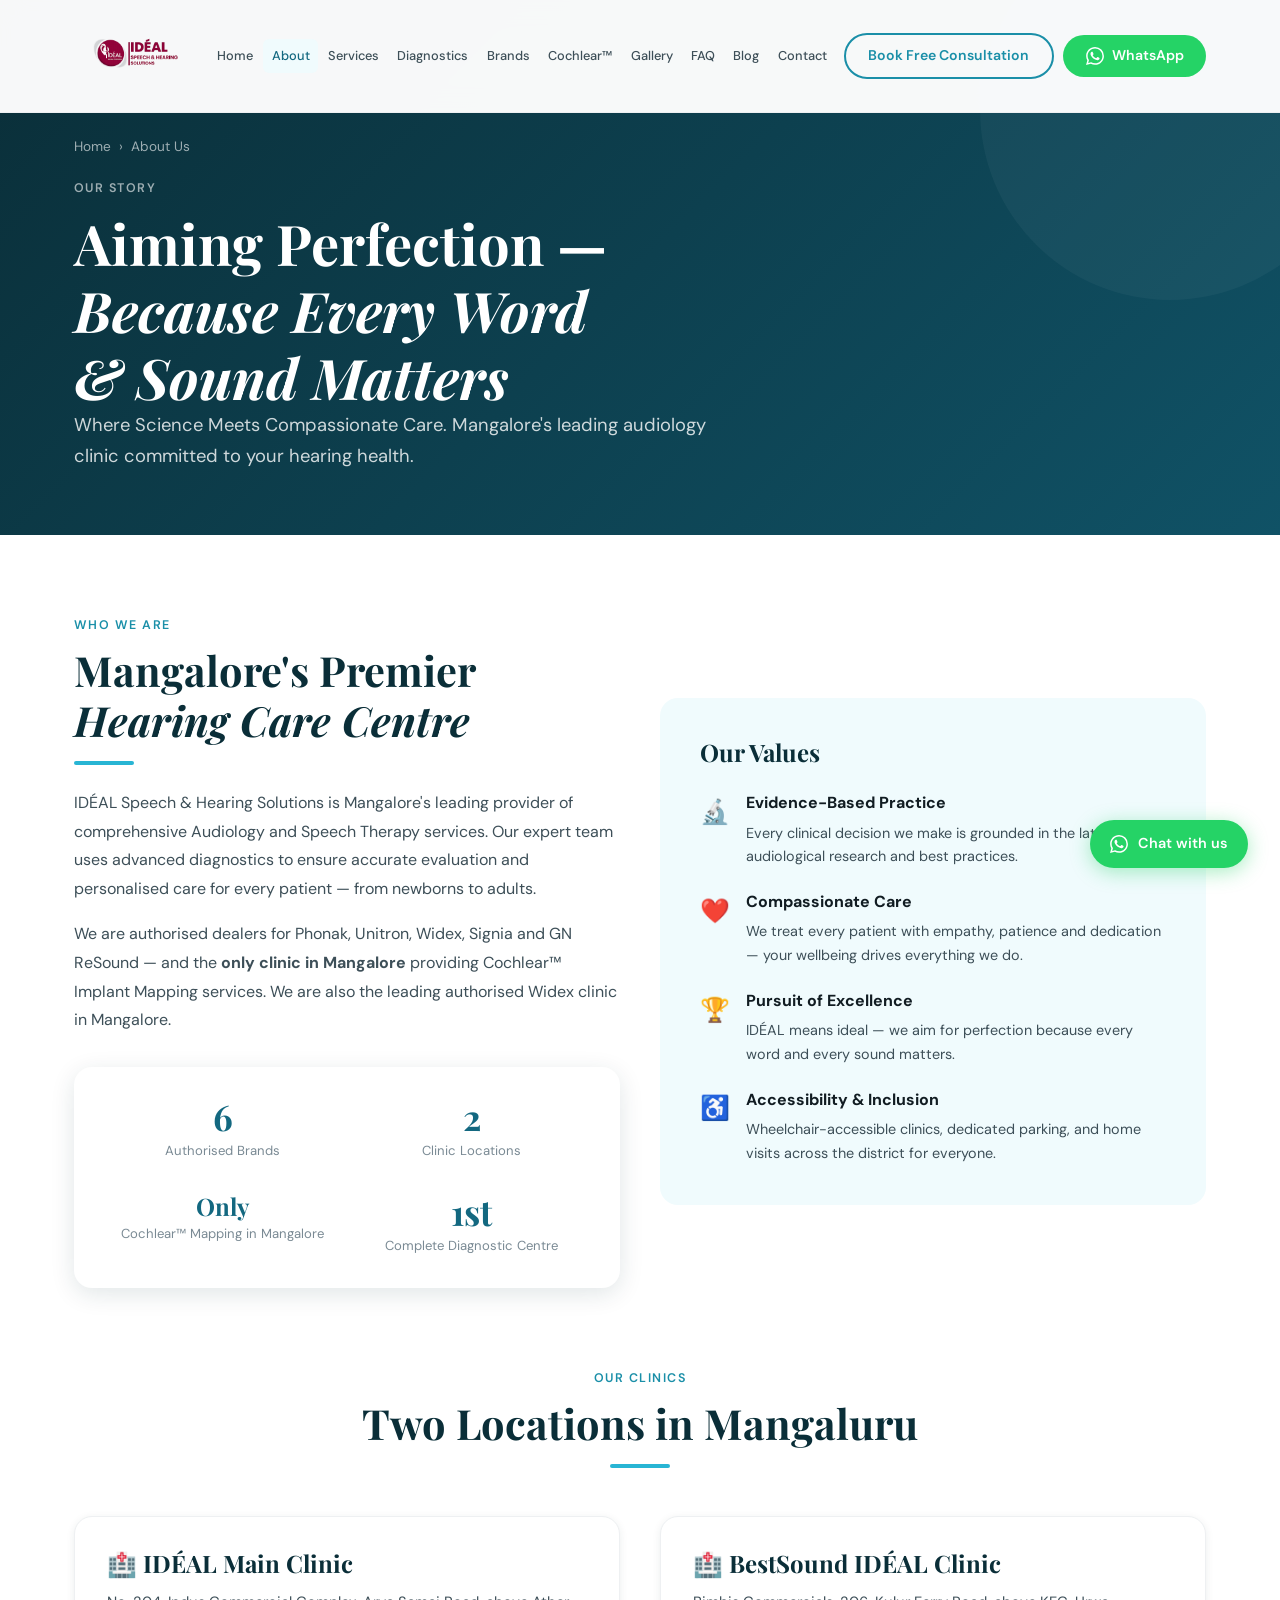
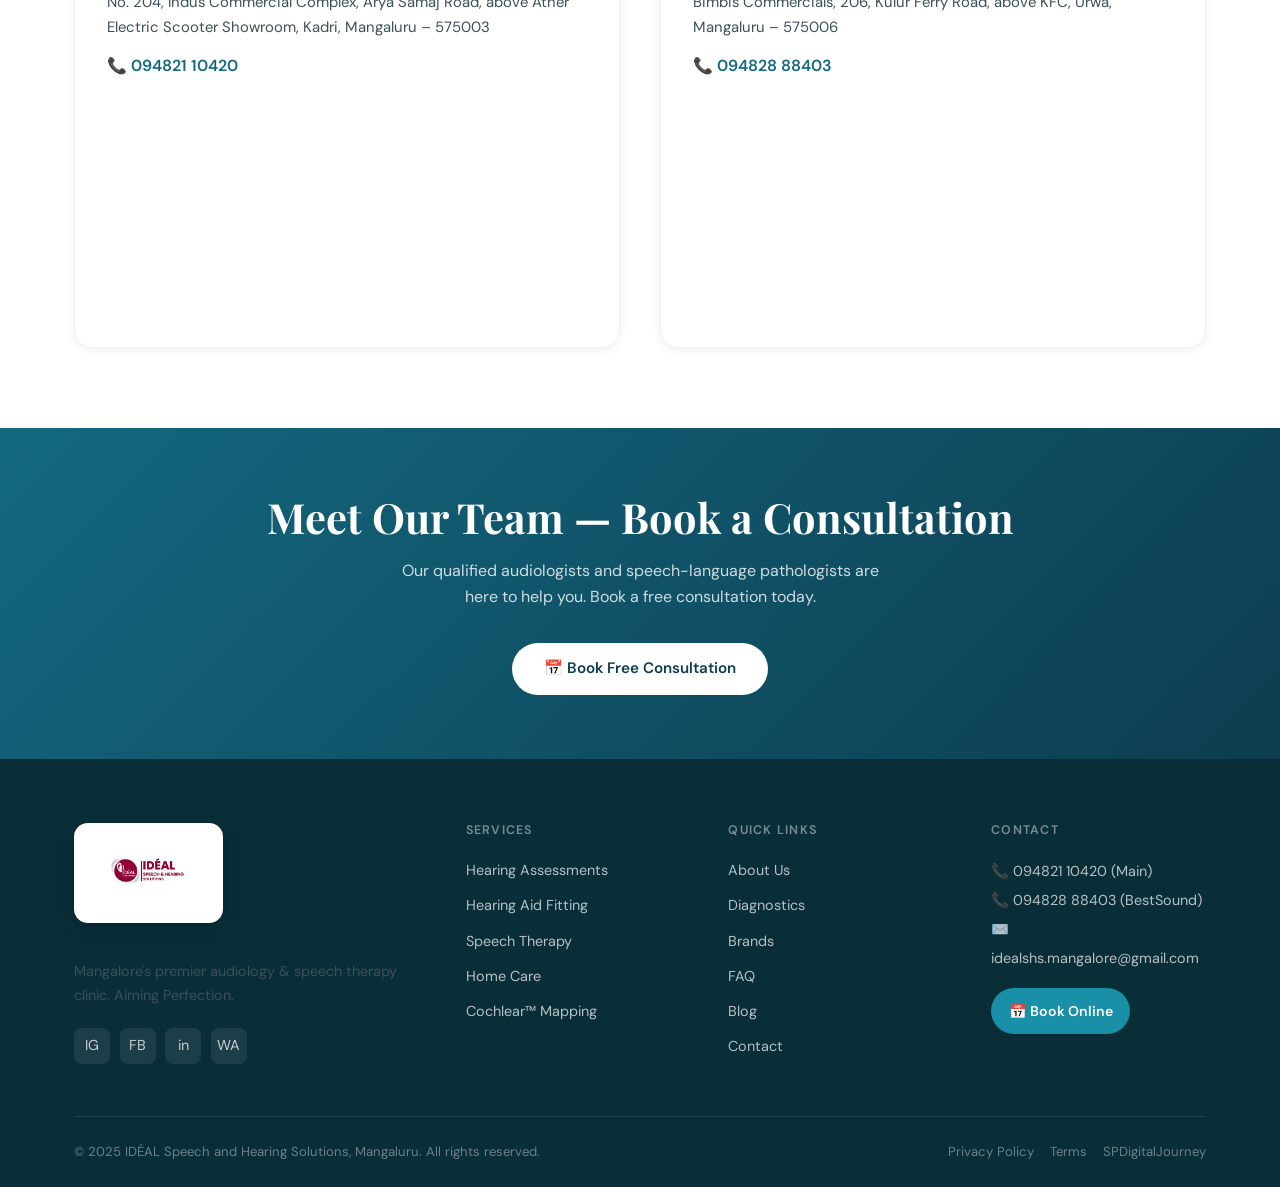
==== commit 8113536d: "Add files via upload" ====
--- a/about.html
+++ b/about.html
@@ -104,7 +104,7 @@
   </div>
 </section>
 <footer class="footer"><div class="container"><div class="footer-grid">
-<div class="footer-brand"><div style="display:flex;align-items:center;gap:.75rem;margin-bottom:1rem"><img src="logo-icon.png" alt="IDÉAL Speech and Hearing Solutions" class="footer-logo"></div><p>Mangalore's premier audiology &amp; speech therapy clinic. Aiming Perfection.</p><div class="footer-social"><a href="https://www.instagram.com/ideal_shs" target="_blank">IG</a><a href="https://www.facebook.com/people/Id%C3%A9al-Speech-and-Hearing-Solutions/61573655292414/" target="_blank">FB</a><a href="https://www.linkedin.com/company/ideal-speech-and-hearing-solutions/" target="_blank">in</a><a href="https://wa.me/919482110420" target="_blank">WA</a></div></div>
+<div class="footer-brand"><div style="display:flex;align-items:center;gap:.75rem;margin-bottom:1rem"><img src="logo.png" alt="IDÉAL Speech and Hearing Solutions" class="footer-logo"></div><p>Mangalore's premier audiology &amp; speech therapy clinic. Aiming Perfection.</p><div class="footer-social"><a href="https://www.instagram.com/ideal_shs" target="_blank">IG</a><a href="https://www.facebook.com/people/Id%C3%A9al-Speech-and-Hearing-Solutions/61573655292414/" target="_blank">FB</a><a href="https://www.linkedin.com/company/ideal-speech-and-hearing-solutions/" target="_blank">in</a><a href="https://wa.me/919482110420" target="_blank">WA</a></div></div>
 <div><h4>Services</h4><ul><li><a href="services.html">Hearing Assessments</a></li><li><a href="services.html">Hearing Aid Fitting</a></li><li><a href="services.html">Speech Therapy</a></li><li><a href="services.html">Home Care</a></li><li><a href="cochlear.html">Cochlear™ Mapping</a></li></ul></div>
 <div><h4>Quick Links</h4><ul><li><a href="about.html">About Us</a></li><li><a href="diagnostics.html">Diagnostics</a></li><li><a href="brands.html">Brands</a></li><li><a href="faq.html">FAQ</a></li><li><a href="blog.html">Blog</a></li><li><a href="contact.html">Contact</a></li></ul></div>
 <div class="footer-contact"><h4>Contact</h4><a href="tel:+919482110420">📞 094821 10420 (Main)</a><a href="tel:+919482888403">📞 094828 88403 (BestSound)</a><a href="mailto:idealshs.mangalore@gmail.com">✉️ idealshs.mangalore@gmail.com</a><a href="https://idealspeechandhearing.setmore.com/idealspeechandhearing" target="_blank" style="margin-top:1rem;display:inline-flex;align-items:center;gap:.5rem;background:var(--teal-500);color:#fff;padding:.55rem 1.1rem;border-radius:50px;font-size:.88rem;font-weight:600">📅 Book Online</a></div>
--- a/style.css
+++ b/style.css
@@ -80,18 +80,19 @@
 /* Navbar */
 .navbar{position:fixed;top:0;left:0;right:0;z-index:1000;background:rgba(255,255,255,.97);backdrop-filter:blur(12px);border-bottom:1px solid var(--grey-100);transition:box-shadow var(--transition)}
 .navbar.scrolled{box-shadow:var(--shadow-md)}
-.navbar-inner{display:flex;align-items:center;justify-content:space-between;height:92px}
-.navbar-logo{display:flex;align-items:center;gap:.75rem}
-.navbar-logo img{height:80px;width:auto}
+.navbar-inner{display:flex;align-items:center;justify-content:space-between;height:112px;gap:1rem}
+.navbar-logo{display:flex;align-items:center;gap:.75rem;flex-shrink:0}
+.navbar-logo img{height:84px;width:auto}
 .logo-name{font-family:var(--font-display);font-size:1.2rem;font-weight:700;color:var(--teal-800);line-height:1.1}
 .logo-sub{font-size:.7rem;font-weight:500;color:var(--grey-500);letter-spacing:.08em;text-transform:uppercase}
-.nav-links{display:flex;align-items:center;gap:.15rem}
-.nav-links a{font-size:.88rem;font-weight:500;color:var(--grey-700);padding:.45rem .8rem;border-radius:6px;transition:var(--transition)}
+.nav-links{display:flex;align-items:center;gap:.05rem;justify-content:center;flex:1;min-width:0;overflow-x:auto;scrollbar-width:none}
+.nav-links::-webkit-scrollbar{display:none}
+.nav-links a{font-size:.8rem;font-weight:500;color:var(--grey-700);padding:.4rem .55rem;border-radius:6px;transition:var(--transition);white-space:nowrap;flex-shrink:0}
 .nav-links a:hover,.nav-links a.active{color:var(--teal-600);background:var(--teal-50)}
-.nav-cta{display:flex;align-items:center;gap:.75rem}
+.nav-cta{display:flex;align-items:center;gap:.6rem;flex-shrink:0}
 .hamburger{display:none;background:none;border:none;cursor:pointer;padding:.5rem;flex-direction:column;gap:5px}
 .hamburger span{display:block;width:24px;height:2px;background:var(--teal-800);border-radius:2px;transition:var(--transition)}
-.mobile-menu{display:none;position:fixed;top:110px;left:0;right:0;background:var(--white);border-bottom:1px solid var(--grey-100);padding:1.5rem;flex-direction:column;gap:.5rem;z-index:999;box-shadow:var(--shadow-md)}
+.mobile-menu{display:none;position:fixed;top:112px;left:0;right:0;background:var(--white);border-bottom:1px solid var(--grey-100);padding:1.5rem;flex-direction:column;gap:.5rem;z-index:999;box-shadow:var(--shadow-md)}
 .mobile-menu a{font-size:1rem;font-weight:500;color:var(--grey-700);padding:.75rem 1rem;border-radius:var(--radius);display:block;transition:var(--transition)}
 .mobile-menu a:hover{background:var(--teal-50);color:var(--teal-600)}
 .mobile-menu.open{display:flex}
@@ -187,15 +188,12 @@
 .hero-grid{display:grid;grid-template-columns:1fr 1fr;gap:4rem;align-items:center}
 .hero-stats{display:grid;grid-template-columns:1fr 1fr;gap:1rem}
 
-/* ===== Navbar logo: bigger ===== */
-.navbar-logo img{height:80px}
-
 /* ===== Mobile refinements ===== */
 @media(max-width:768px){
   .hero-grid{grid-template-columns:1fr;gap:2.5rem}
   .hero-stats{grid-template-columns:1fr 1fr;gap:.85rem}
   .hero-stats > div{padding:1.15rem !important}
-  .navbar-logo img{height:56px}
+  .navbar-logo img{height:60px}
   .logo-name{font-size:1.05rem}
   .logo-sub{font-size:.6rem}
   h1{font-size:2rem !important}
@@ -214,26 +212,35 @@
 }
 
 /* ===== Authorised Dealer Logos ===== */
-.dealer-logo{
-  height:88px;width:auto;max-width:200px;object-fit:contain;
-  background:#fff;border-radius:14px;padding:1rem 1.5rem;
-  box-shadow:var(--shadow-md);transition:var(--transition);
-}
-.dealer-logo:hover{transform:translateY(-4px) scale(1.06);box-shadow:var(--shadow-lg)}
-@media(max-width:768px){
-  .dealer-logos{gap:1.25rem !important}
-  .dealer-logo{height:60px;padding:.65rem .9rem}
+.dealer-grid{
+  display:flex;flex-wrap:wrap;gap:1.25rem;justify-content:center;
+}
+.dealer-card{
+  flex:1 1 calc(33.333% - 1.25rem);min-width:220px;
+  display:flex;align-items:center;justify-content:center;
+  background:var(--grey-100);border-radius:14px;
+  padding:1.25rem;transition:var(--transition);
+}
+.dealer-card:hover{transform:translateY(-3px);box-shadow:var(--shadow-md)}
+.dealer-card img{height:115px;width:auto;max-width:90%;object-fit:contain}
+@media(max-width:1024px){
+  .dealer-card{flex:1 1 calc(50% - 1.25rem)}
+}
+@media(max-width:600px){
+  .dealer-card{flex:1 1 100%;min-width:0}
+  .dealer-card img{height:84px}
 }
 
 /* ===== Footer Logo — soft blended card ===== */
 .footer-logo{
-  height:72px;width:auto;
-  background:#fff;border-radius:12px;
-  padding:.65rem .9rem;
+  height:100px;width:auto;
+  background:#fff;border-radius:14px;
+  padding:.85rem 1.25rem;
   box-shadow:0 4px 16px rgba(0,0,0,.2);
-  margin-bottom:1rem;display:block;
-}
-@media(max-width:480px){.footer-logo{height:60px}}
+  margin-bottom:1.25rem;display:block;
+}
+@media(max-width:768px){.footer-logo{height:84px}}
+@media(max-width:480px){.footer-logo{height:72px}}
 
 /* ===== Gallery Video Grid - mobile stack ===== */
 @media(max-width:768px){
@@ -244,52 +251,17 @@
 }
 
 /* ============================================
-   TWO-ROW NAVBAR (Logo row + Nav links row)
+   HOMEPAGE HERO — Zoom + Fade Intro Animation
 ============================================ */
-.navbar{position:fixed;top:0;left:0;right:0;z-index:1000;background:var(--white);box-shadow:none;transition:box-shadow var(--transition)}
-.navbar.scrolled{box-shadow:var(--shadow-md)}
-
-.navbar-top{background:var(--white);border-bottom:1px solid var(--grey-100)}
-.navbar-top-inner{display:flex;align-items:center;justify-content:space-between;height:110px;gap:1.5rem}
-
-.navbar-logo-full{display:flex;align-items:center}
-.navbar-logo-full img{height:88px;width:auto}
-
-.navbar-bottom{background:var(--teal-900)}
-.navbar-bottom .container{display:flex;justify-content:center}
-.navbar-bottom .nav-links{display:flex;align-items:center;justify-content:center;gap:.25rem;height:54px;flex-wrap:wrap}
-.navbar-bottom .nav-links a{font-size:.9rem;font-weight:500;color:rgba(255,255,255,.8);padding:.5rem 1rem;border-radius:6px;transition:var(--transition)}
-.navbar-bottom .nav-links a:hover,.navbar-bottom .nav-links a.active{color:#fff;background:rgba(255,255,255,.12)}
-
-/* Hide old single-row nav-links class if any leftover */
-.navbar-top .nav-links{display:none}
-
-@media(max-width:1024px){
-  .navbar-bottom{display:none}
-  .navbar-top-inner{height:96px}
-  .navbar-logo-full img{height:72px}
-}
-@media(max-width:768px){
-  .navbar-top-inner{height:84px}
-  .navbar-logo-full img{height:60px}
-  .nav-cta .btn-outline{display:none}
-}
-@media(max-width:480px){
-  .navbar-top-inner{height:76px}
-  .navbar-logo-full img{height:52px}
-}
-
-/* Adjust page offsets for collapsed navbar on mobile/tablet */
-@media(max-width:1024px){
-  .exclusive-strip{margin-top:96px !important}
-  .page-hero{padding-top:calc(96px + 2.5rem) !important}
-}
-@media(max-width:768px){
-  .exclusive-strip{margin-top:84px !important}
-}
-@media(max-width:480px){
-  .exclusive-strip{margin-top:76px !important}
-}
-
-/* Safety: constrain any unsized inline SVG icons inside buttons */
-.btn svg{width:18px;height:18px;flex-shrink:0}
+.hero-animate{
+  animation: heroZoomIn 1.1s cubic-bezier(.22,.61,.36,1) both;
+  transform-origin: center center;
+}
+@keyframes heroZoomIn{
+  0%   { opacity: 0; transform: scale(1.08); }
+  100% { opacity: 1; transform: scale(1); }
+}
+/* Respect users who prefer reduced motion */
+@media (prefers-reduced-motion: reduce){
+  .hero-animate{ animation: none; }
+}
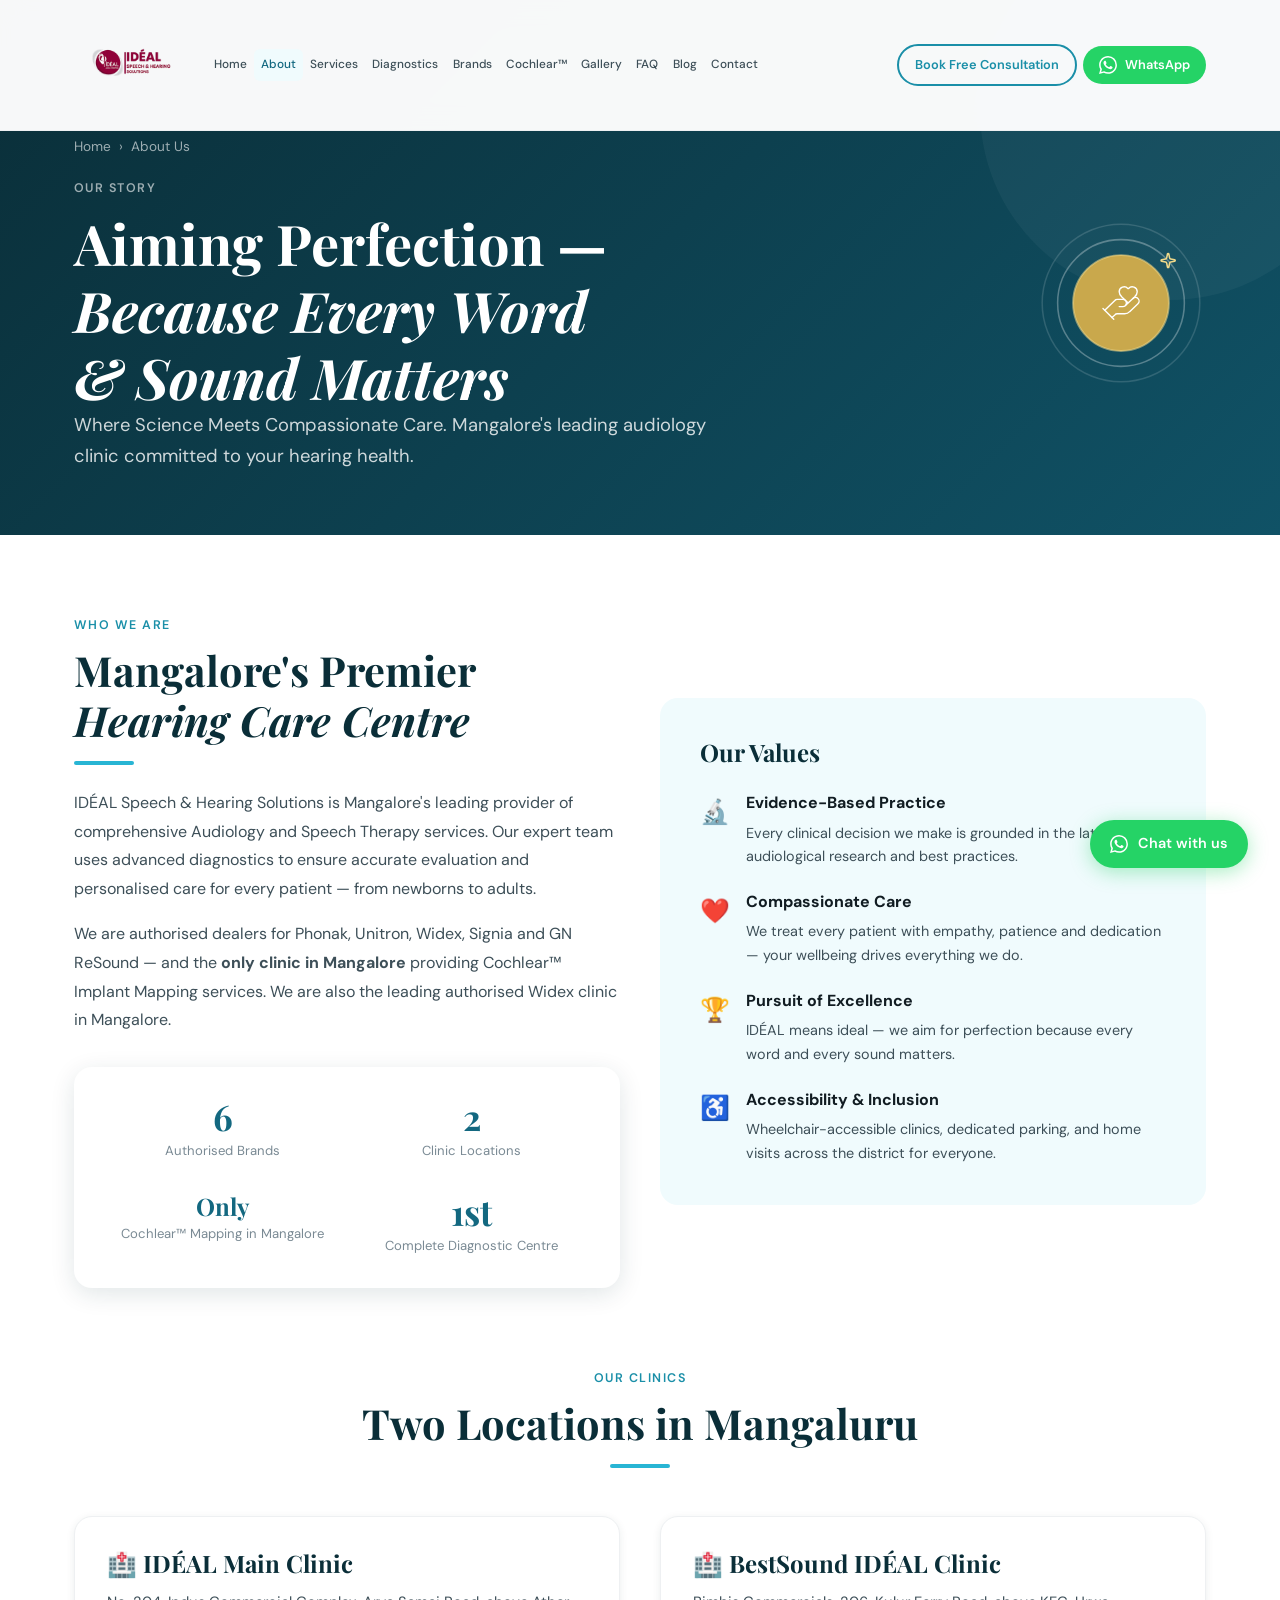
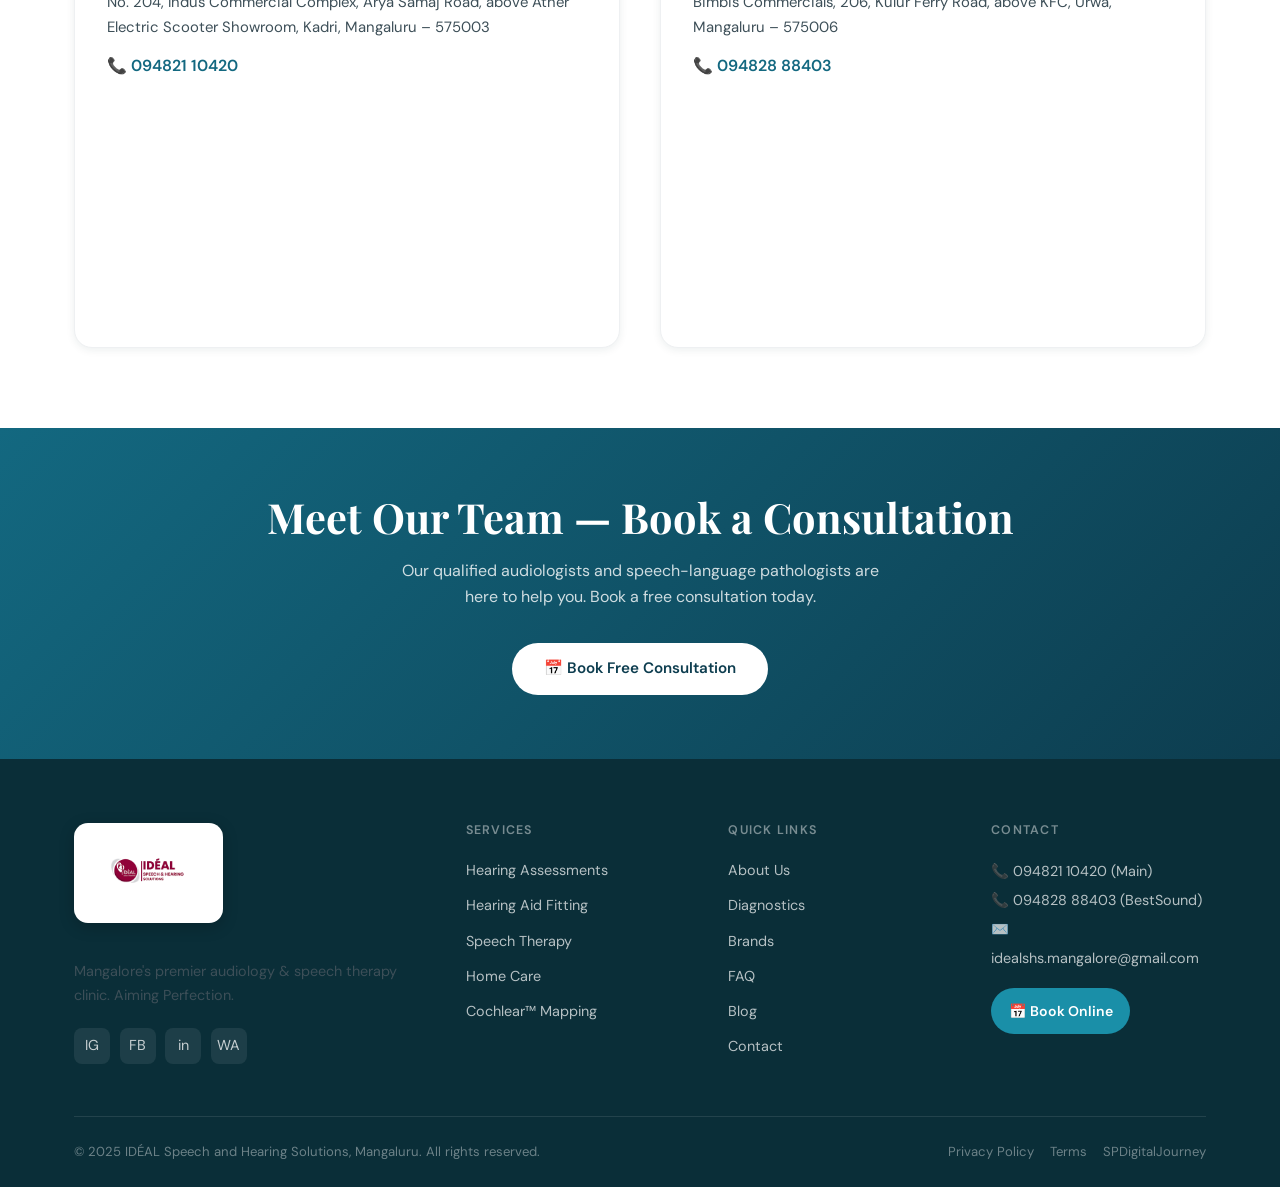
==== commit 264d6c9f: "Add files via upload" ====
--- a/about.html
+++ b/about.html
@@ -9,7 +9,20 @@
 <meta property="og:title" content="About Us | IDÉAL Speech & Hearing Solutions — Audiologist Mangalore">
 <meta property="og:description" content="Learn about IDÉAL Speech & Hearing Solutions — Mangalore's leading audiology clinic. Our story, values, team, and two clinic locations in Kadri and Urwa, Mangaluru.">
 <meta property="og:url" content="https://idealshs.com/about.html">
+<meta property="og:type" content="website">
+<meta property="og:image" content="https://idealshs.com/og-image.jpg">
+<meta property="og:locale" content="en_IN">
+<!-- Twitter Card -->
+<meta name="twitter:card" content="summary_large_image">
+<meta name="twitter:title" content="About Us | IDÉAL Speech & Hearing Solutions — Audiologist Mangalore">
+<meta name="twitter:description" content="Learn about IDÉAL Speech & Hearing Solutions — Mangalore's leading audiology clinic. Our story, values, team, and two clinic locations in Kadri and Urwa, Mangaluru.">
+<meta name="twitter:image" content="https://idealshs.com/og-image.jpg">
 <script type="application/ld+json">{"@context":"https://schema.org","@type":"MedicalClinic","name":"IDÉAL Speech and Hearing Solutions","url":"https://idealshs.com","telephone":"+919482110420","address":{"@type":"PostalAddress","streetAddress":"No. 204, Indus Commercial Complex, Arya Samaj Rd, Kadri","addressLocality":"Mangaluru","addressRegion":"Karnataka","postalCode":"575003","addressCountry":"IN"}}</script>
+<link rel="icon" type="image/x-icon" href="favicon.ico">
+<link rel="icon" type="image/png" sizes="32x32" href="favicon-32x32.png">
+<link rel="icon" type="image/png" sizes="16x16" href="favicon-16x16.png">
+<link rel="icon" type="image/png" sizes="192x192" href="favicon-192x192.png">
+<link rel="apple-touch-icon" sizes="180x180" href="apple-touch-icon.png">
 <link rel="stylesheet" href="style.css">
 </head>
 <body>
@@ -39,10 +52,15 @@
 
 <div class="page-hero">
   <div class="container">
-    <div class="breadcrumb"><a href="index.html">Home</a><span>›</span><span>About Us</span></div>
+    <div class="page-hero-grid">
+<div class="page-hero-text">
+<div class="breadcrumb"><a href="index.html">Home</a><span>›</span><span>About Us</span></div>
     <span class="section-label" style="color:rgba(255,255,255,.6)">Our Story</span>
     <h1>Aiming Perfection —<br><em>Because Every Word<br>&amp; Sound Matters</em></h1>
     <p class="lead">Where Science Meets Compassionate Care. Mangalore's leading audiology clinic committed to your hearing health.</p>
+</div>
+<div class="page-hero-illus"><img src="page-icon-about.svg" alt="IDÉAL Speech & Hearing Solutions — compassionate care"></div>
+</div>
   </div>
 </div>
 <section class="section">
--- a/style.css
+++ b/style.css
@@ -80,19 +80,20 @@
 /* Navbar */
 .navbar{position:fixed;top:0;left:0;right:0;z-index:1000;background:rgba(255,255,255,.97);backdrop-filter:blur(12px);border-bottom:1px solid var(--grey-100);transition:box-shadow var(--transition)}
 .navbar.scrolled{box-shadow:var(--shadow-md)}
-.navbar-inner{display:flex;align-items:center;justify-content:space-between;height:112px;gap:1rem}
+.navbar-inner{display:flex;align-items:center;justify-content:space-between;height:130px;gap:1rem}
 .navbar-logo{display:flex;align-items:center;gap:.75rem;flex-shrink:0}
-.navbar-logo img{height:84px;width:auto}
+.navbar-logo img{height:78px;width:auto}
 .logo-name{font-family:var(--font-display);font-size:1.2rem;font-weight:700;color:var(--teal-800);line-height:1.1}
 .logo-sub{font-size:.7rem;font-weight:500;color:var(--grey-500);letter-spacing:.08em;text-transform:uppercase}
-.nav-links{display:flex;align-items:center;gap:.05rem;justify-content:center;flex:1;min-width:0;overflow-x:auto;scrollbar-width:none}
+.nav-links{display:flex;align-items:center;gap:.05rem;justify-content:flex-start;flex:1;min-width:0;overflow-x:auto;scrollbar-width:none}
 .nav-links::-webkit-scrollbar{display:none}
-.nav-links a{font-size:.8rem;font-weight:500;color:var(--grey-700);padding:.4rem .55rem;border-radius:6px;transition:var(--transition);white-space:nowrap;flex-shrink:0}
+.nav-links a{font-size:.74rem;font-weight:500;color:var(--grey-700);padding:.4rem .42rem;border-radius:6px;transition:var(--transition);white-space:nowrap;flex-shrink:0}
 .nav-links a:hover,.nav-links a.active{color:var(--teal-600);background:var(--teal-50)}
-.nav-cta{display:flex;align-items:center;gap:.6rem;flex-shrink:0}
+.nav-cta{display:flex;align-items:center;gap:.4rem;flex-shrink:0}
+.nav-cta .btn-sm{padding:.5rem 1rem;font-size:.8rem}
 .hamburger{display:none;background:none;border:none;cursor:pointer;padding:.5rem;flex-direction:column;gap:5px}
 .hamburger span{display:block;width:24px;height:2px;background:var(--teal-800);border-radius:2px;transition:var(--transition)}
-.mobile-menu{display:none;position:fixed;top:112px;left:0;right:0;background:var(--white);border-bottom:1px solid var(--grey-100);padding:1.5rem;flex-direction:column;gap:.5rem;z-index:999;box-shadow:var(--shadow-md)}
+.mobile-menu{display:none;position:fixed;top:130px;left:0;right:0;background:var(--white);border-bottom:1px solid var(--grey-100);padding:1.5rem;flex-direction:column;gap:.5rem;z-index:999;box-shadow:var(--shadow-md)}
 .mobile-menu a{font-size:1rem;font-weight:500;color:var(--grey-700);padding:.75rem 1rem;border-radius:var(--radius);display:block;transition:var(--transition)}
 .mobile-menu a:hover{background:var(--teal-50);color:var(--teal-600)}
 .mobile-menu.open{display:flex}
@@ -144,6 +145,10 @@
 .page-hero::before{content:'';position:absolute;top:-80px;right:-80px;width:380px;height:380px;border-radius:50%;background:rgba(255,255,255,.04)}
 .page-hero h1,.page-hero p{color:var(--white);position:relative;z-index:1}
 .page-hero .lead{color:rgba(255,255,255,.8)}
+.page-hero-grid{display:flex;align-items:center;justify-content:space-between;gap:2.5rem;position:relative;z-index:1}
+.page-hero-text{flex:1;min-width:0}
+.page-hero-illus{flex-shrink:0;width:170px}
+.page-hero-illus img{width:100%;height:auto;display:block}
 .breadcrumb{display:flex;align-items:center;gap:.5rem;font-size:.85rem;color:rgba(255,255,255,.6);margin-bottom:1.25rem;position:relative;z-index:1}
 .breadcrumb a{color:rgba(255,255,255,.6)}
 .breadcrumb a:hover{color:var(--white)}
@@ -181,23 +186,28 @@
 
 /* Responsive */
 @media(max-width:1024px){.grid-4{grid-template-columns:repeat(2,1fr)}.footer-grid{grid-template-columns:1fr 1fr;gap:2rem}.stat-strip{grid-template-columns:repeat(2,1fr)}}
-@media(max-width:768px){.section{padding:3.5rem 0}.grid-2,.grid-3{grid-template-columns:1fr}.grid-4{grid-template-columns:repeat(2,1fr)}.nav-links,.nav-cta .btn-outline{display:none}.hamburger{display:flex}.footer-grid{grid-template-columns:1fr;gap:2rem}.stat-strip{grid-template-columns:1fr 1fr;padding:1.5rem;gap:1.25rem}.form-row{grid-template-columns:1fr}.wa-bubble span{display:none}.wa-bubble{padding:.85rem;border-radius:50%}}
+@media(max-width:768px){.section{padding:3.5rem 0}.grid-2,.grid-3{grid-template-columns:1fr}.grid-4{grid-template-columns:repeat(2,1fr)}.nav-links,.nav-cta{display:none}.hamburger{display:flex}.footer-grid{grid-template-columns:1fr;gap:2rem}.stat-strip{grid-template-columns:1fr 1fr;padding:1.5rem;gap:1.25rem}.form-row{grid-template-columns:1fr}.wa-bubble span{display:none}.wa-bubble{padding:.85rem;border-radius:50%}}
 @media(max-width:480px){.grid-4{grid-template-columns:1fr}.stat-strip{grid-template-columns:1fr 1fr}h1{font-size:1.9rem}h2{font-size:1.6rem}}
 
 /* ===== Hero responsive grids ===== */
-.hero-grid{display:grid;grid-template-columns:1fr 1fr;gap:4rem;align-items:center}
-.hero-stats{display:grid;grid-template-columns:1fr 1fr;gap:1rem}
+.hero-grid{display:grid;grid-template-columns:1fr 1fr;grid-template-areas:"text illus" "stats stats";gap:3rem 4rem;align-items:center}
+.hero-text-content{grid-area:text}
+.hero-illus{grid-area:illus}
+.hero-illus img{width:100%;height:auto;display:block;max-width:480px;margin:0 auto}
+.hero-stats{grid-area:stats;display:grid;grid-template-columns:1fr 1fr 1fr 1fr;gap:1rem}
 
 /* ===== Mobile refinements ===== */
 @media(max-width:768px){
-  .hero-grid{grid-template-columns:1fr;gap:2.5rem}
+  .hero-grid{grid-template-columns:1fr;grid-template-areas:"illus" "text" "stats";gap:2rem}
+  .hero-illus img{max-width:380px}
   .hero-stats{grid-template-columns:1fr 1fr;gap:.85rem}
   .hero-stats > div{padding:1.15rem !important}
-  .navbar-logo img{height:60px}
+  .navbar-logo img{height:76px}
   .logo-name{font-size:1.05rem}
   .logo-sub{font-size:.6rem}
   h1{font-size:2rem !important}
   .page-hero{padding-top:calc(72px + 2.5rem);padding-bottom:2.5rem}
+  .page-hero-illus{display:none}
   .section{padding:3rem 0}
   .btn{padding:.8rem 1.5rem;font-size:.9rem}
   .modal-box{padding:1.75rem}
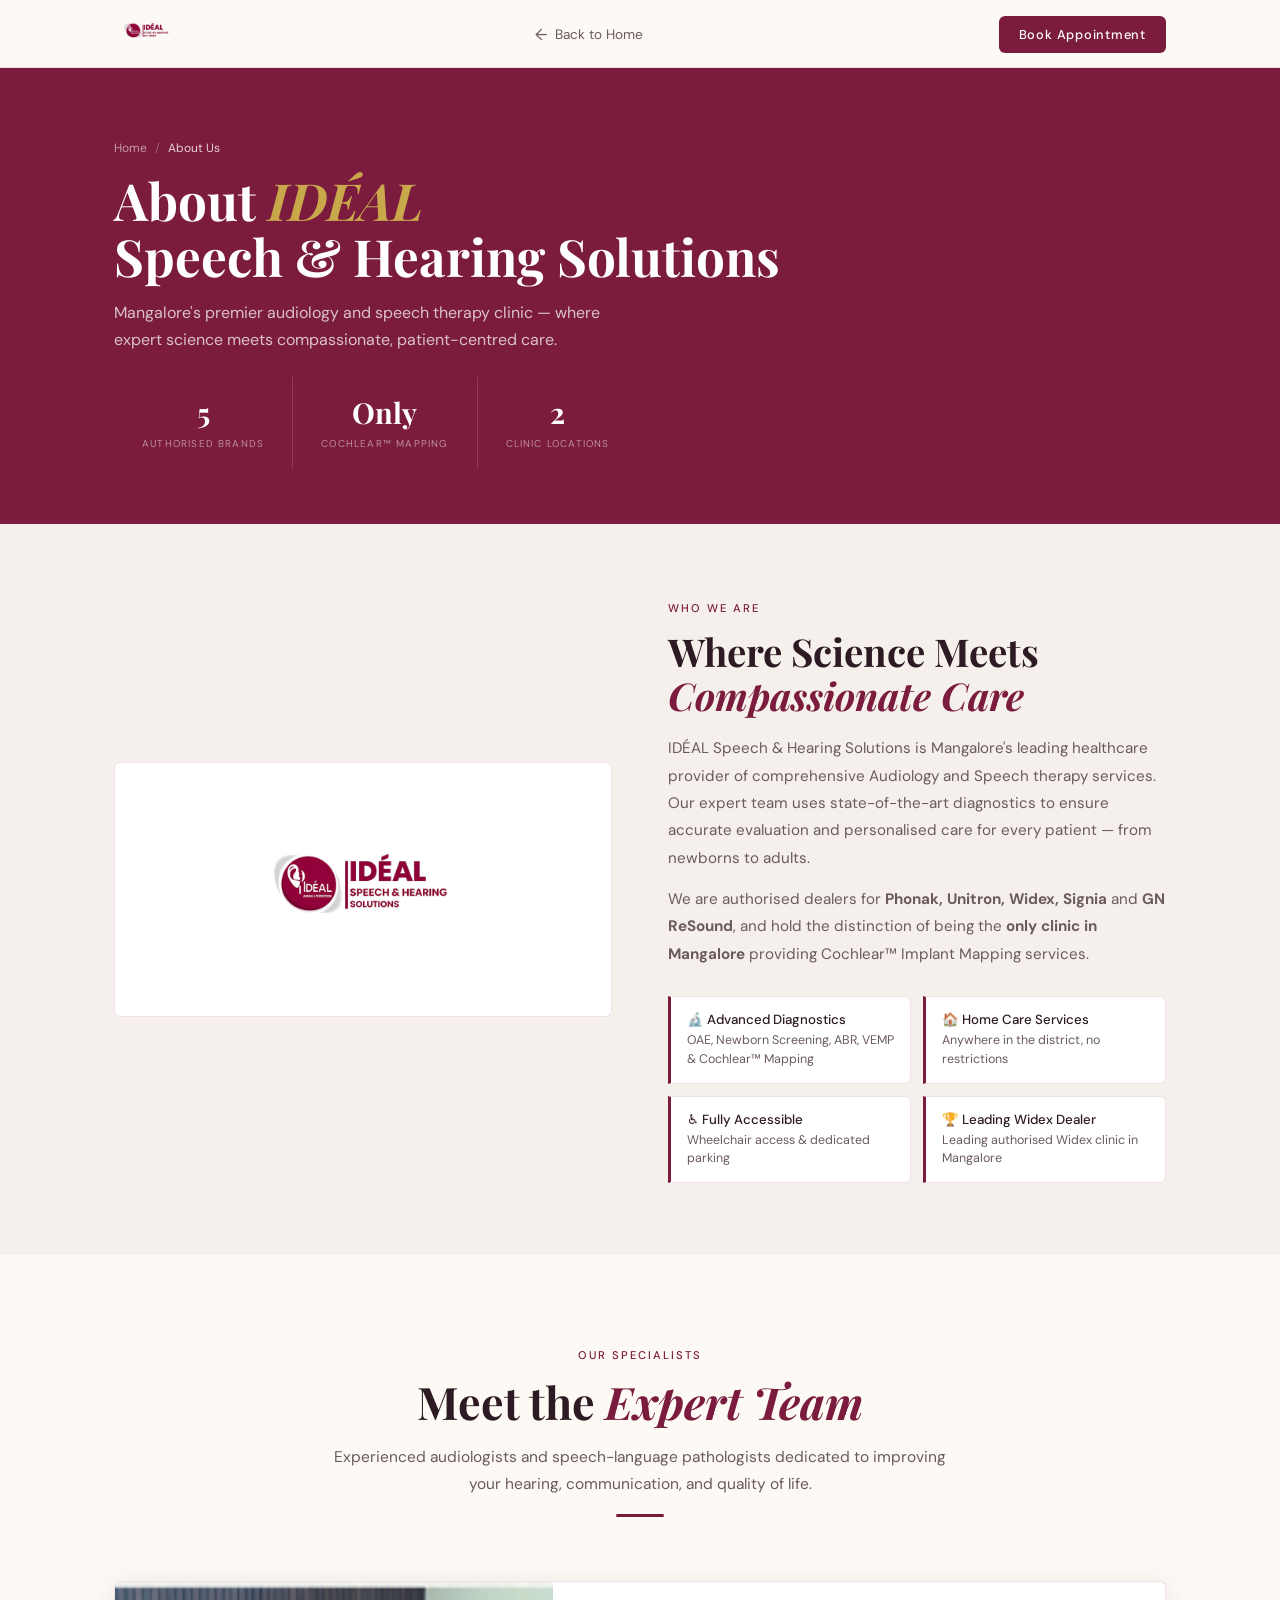
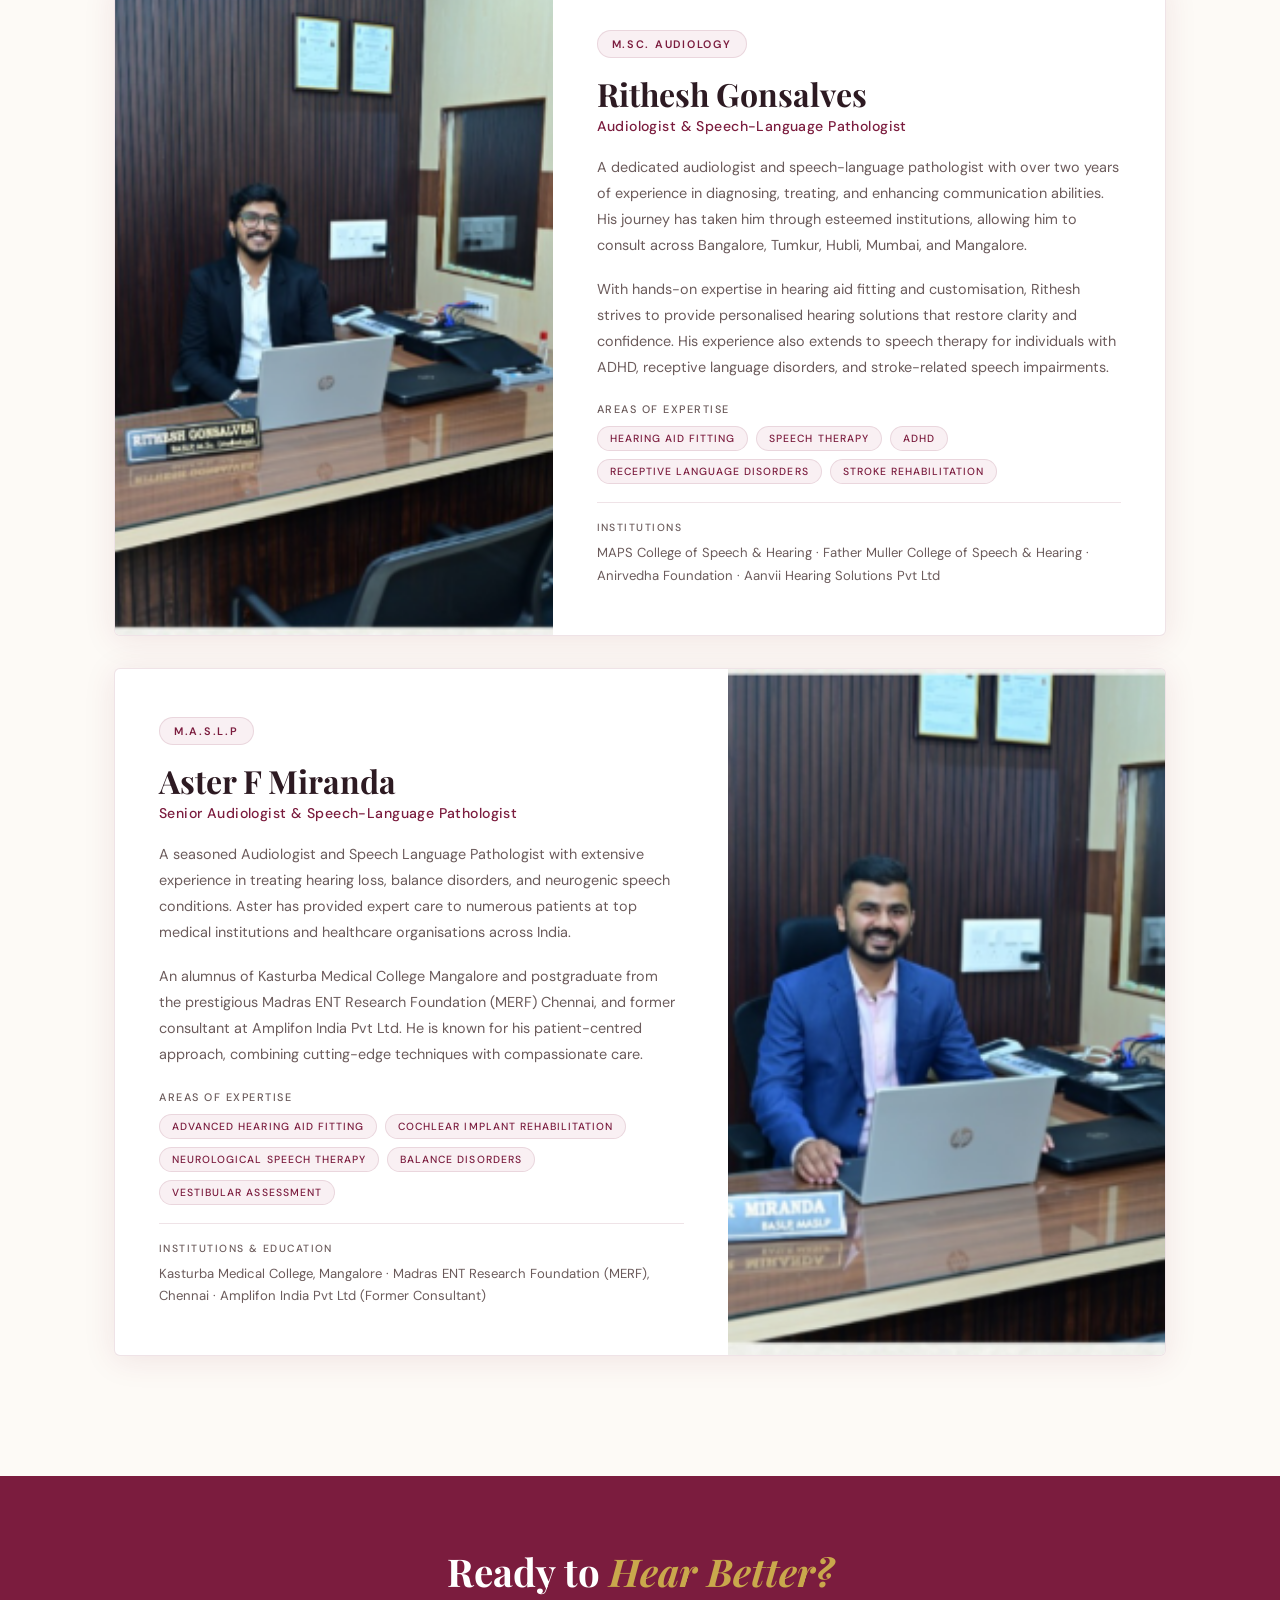
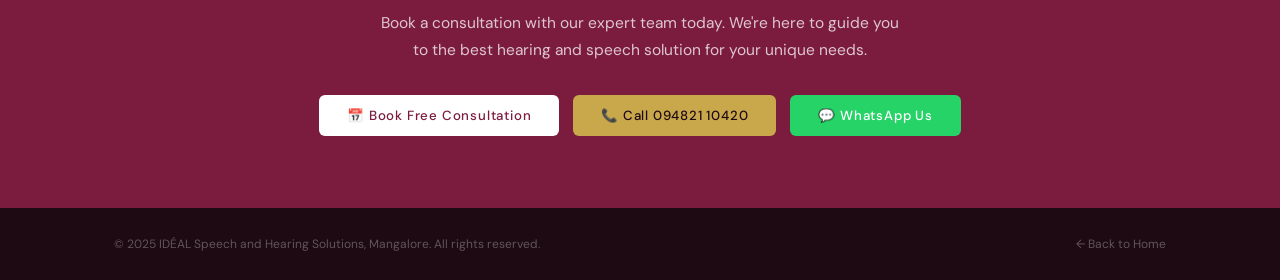
==== commit 693c5523: "Add files via upload" ====
--- a/about.html
+++ b/about.html
@@ -1,133 +1,291 @@
 <!DOCTYPE html>
 <html lang="en">
 <head>
-<meta charset="UTF-8"><meta name="viewport" content="width=device-width,initial-scale=1.0">
-<title>About Us | IDÉAL Speech & Hearing Solutions — Audiologist Mangalore</title>
-<meta name="description" content="Learn about IDÉAL Speech & Hearing Solutions — Mangalore's leading audiology clinic. Our story, values, team, and two clinic locations in Kadri and Urwa, Mangaluru.">
-<meta name="keywords" content="about IDÉAL Mangalore, audiologist Mangalore, hearing clinic Mangalore Kadri, speech hearing solutions Mangalore">
-<link rel="canonical" href="https://idealshs.com/about.html">
-<meta property="og:title" content="About Us | IDÉAL Speech & Hearing Solutions — Audiologist Mangalore">
-<meta property="og:description" content="Learn about IDÉAL Speech & Hearing Solutions — Mangalore's leading audiology clinic. Our story, values, team, and two clinic locations in Kadri and Urwa, Mangaluru.">
-<meta property="og:url" content="https://idealshs.com/about.html">
-<meta property="og:type" content="website">
-<meta property="og:image" content="https://idealshs.com/og-image.jpg">
-<meta property="og:locale" content="en_IN">
-<!-- Twitter Card -->
-<meta name="twitter:card" content="summary_large_image">
-<meta name="twitter:title" content="About Us | IDÉAL Speech & Hearing Solutions — Audiologist Mangalore">
-<meta name="twitter:description" content="Learn about IDÉAL Speech & Hearing Solutions — Mangalore's leading audiology clinic. Our story, values, team, and two clinic locations in Kadri and Urwa, Mangaluru.">
-<meta name="twitter:image" content="https://idealshs.com/og-image.jpg">
-<script type="application/ld+json">{"@context":"https://schema.org","@type":"MedicalClinic","name":"IDÉAL Speech and Hearing Solutions","url":"https://idealshs.com","telephone":"+919482110420","address":{"@type":"PostalAddress","streetAddress":"No. 204, Indus Commercial Complex, Arya Samaj Rd, Kadri","addressLocality":"Mangaluru","addressRegion":"Karnataka","postalCode":"575003","addressCountry":"IN"}}</script>
-<link rel="icon" type="image/x-icon" href="favicon.ico">
-<link rel="icon" type="image/png" sizes="32x32" href="favicon-32x32.png">
-<link rel="icon" type="image/png" sizes="16x16" href="favicon-16x16.png">
-<link rel="icon" type="image/png" sizes="192x192" href="favicon-192x192.png">
-<link rel="apple-touch-icon" sizes="180x180" href="apple-touch-icon.png">
-<link rel="stylesheet" href="style.css">
+<meta charset="UTF-8"/>
+<meta name="viewport" content="width=device-width,initial-scale=1.0"/>
+<title>About Us | IDÉAL Speech & Hearing Solutions Mangalore</title>
+<meta name="description" content="Meet the expert team at IDÉAL Speech and Hearing Solutions Mangalore — Rithesh Gonsalves (M.Sc. Audiology) and Aster F Miranda (M.A.S.L.P). Experienced audiologists and speech-language pathologists dedicated to your hearing health."/>
+<meta name="robots" content="index,follow"/>
+<link rel="canonical" href="https://idealshs.com/about.html"/>
+<meta property="og:type" content="website"/>
+<meta property="og:url" content="https://idealshs.com/about.html"/>
+<meta property="og:title" content="About Our Team | IDÉAL Speech & Hearing Solutions Mangalore"/>
+<meta property="og:image" content="https://blogger.googleusercontent.com/img/b/R29vZ2xl/AVvXsEikD3AN1fU02SBUFlP5W9W3ayYXdydgYOCW0MRBx6n1-St_mltdyk5e6ck_x4XmS_BIeXwc5G_PQewiDVEeJVYsiFiXqy7xgFfcLaPchHgGowQoPuhnkAZ3rE7HGIDw6J6-yiEWc7SCyUImlAThtNGuQw1X5JS5f7eckmUJb76Y1yoxsAjvqr1qH9Co6Do/s796/hero.PNG"/>
+
+<script type="application/ld+json">
+{"@context":"https://schema.org","@type":"MedicalClinic","name":"IDÉAL Speech and Hearing Solutions","url":"https://idealshs.com/","telephone":"+919482110420","employee":[
+  {"@type":"Person","name":"Rithesh Gonsalves","jobTitle":"Audiologist & Speech-Language Pathologist","alumniOf":[{"@type":"CollegeOrUniversity","name":"MAPS College of Speech and Hearing"},{"@type":"CollegeOrUniversity","name":"Father Muller College of Speech and Hearing"}]},
+  {"@type":"Person","name":"Aster F Miranda","jobTitle":"Senior Audiologist & Speech-Language Pathologist","alumniOf":[{"@type":"CollegeOrUniversity","name":"Kasturba Medical College, Mangalore"},{"@type":"CollegeOrUniversity","name":"Madras ENT Research Foundation, Chennai"}]}
+]}</script>
+
+<link rel="preconnect" href="https://fonts.googleapis.com"/>
+<link rel="preconnect" href="https://fonts.gstatic.com" crossorigin/>
+<link href="https://fonts.googleapis.com/css2?family=Playfair+Display:ital,wght@0,400;0,600;0,700;1,400;1,600&family=DM+Sans:wght@300;400;500&display=swap" rel="stylesheet"/>
+
+<style>
+:root{--maroon:#7B1C3E;--maroon-d:#5c1430;--maroon-pale:#f9f0f3;--gold:#C9A84C;--cream:#FDFAF6;--white:#ffffff;--off:#F5F0EB;--grey:#6b5b5b;--dark:#1E0A12;--text:#2d1a22;--border:rgba(123,28,62,.12);--shadow:0 4px 32px rgba(123,28,62,.10);--shadow-lg:0 16px 64px rgba(123,28,62,.16);--r:6px;--serif:'Playfair Display',Georgia,serif;--sans:'DM Sans',system-ui,sans-serif;}
+*,*::before,*::after{box-sizing:border-box;margin:0;padding:0;}
+html{scroll-behavior:smooth;}
+body{font-family:var(--sans);background:var(--cream);color:var(--text);overflow-x:hidden;-webkit-font-smoothing:antialiased;}
+img{max-width:100%;height:auto;}
+a{color:inherit;text-decoration:none;}
+.container{max-width:1100px;margin:0 auto;padding:0 24px;}
+.btn{display:inline-flex;align-items:center;gap:8px;padding:12px 28px;border-radius:var(--r);font-family:var(--sans);font-size:.83rem;font-weight:500;letter-spacing:.06em;cursor:pointer;transition:all .25s;border:none;}
+.btn-primary{background:var(--maroon);color:#fff;}
+.btn-primary:hover{background:var(--maroon-d);transform:translateY(-2px);}
+.btn-outline{background:transparent;color:var(--maroon);border:1.5px solid var(--maroon);}
+.btn-outline:hover{background:var(--maroon);color:#fff;}
+
+/* NAV */
+nav{position:fixed;top:0;left:0;right:0;z-index:100;height:68px;background:rgba(253,250,246,.96);backdrop-filter:blur(16px);border-bottom:1px solid var(--border);}
+.nav-inner{height:68px;display:flex;align-items:center;justify-content:space-between;}
+.nav-logo img{height:44px;width:auto;}
+.nav-back{display:flex;align-items:center;gap:8px;color:var(--grey);font-size:.85rem;transition:color .2s;}
+.nav-back:hover{color:var(--maroon);}
+.nav-back::before{content:'←';font-size:1rem;}
+
+/* PAGE HERO */
+.page-hero{margin-top:68px;background:var(--maroon);padding:72px 0 56px;}
+.page-hero-inner{display:flex;align-items:center;justify-content:space-between;flex-wrap:wrap;gap:24px;}
+.breadcrumb{display:flex;align-items:center;gap:8px;font-size:.75rem;color:rgba(255,255,255,.55);margin-bottom:16px;}
+.breadcrumb a{color:rgba(255,255,255,.55);transition:color .2s;}
+.breadcrumb a:hover{color:#fff;}
+.breadcrumb span{color:rgba(255,255,255,.3);}
+.page-hero h1{font-family:var(--serif);font-size:clamp(2rem,4vw,3.2rem);font-weight:700;color:#fff;line-height:1.1;}
+.page-hero h1 em{font-style:italic;color:var(--gold);}
+.page-hero p{color:rgba(255,255,255,.72);font-size:1rem;line-height:1.7;max-width:500px;margin-top:14px;}
+.page-hero-stats{display:flex;gap:0;}
+.ph-stat{padding:16px 28px;text-align:center;border-left:1px solid rgba(255,255,255,.15);}
+.ph-stat:first-child{border-left:none;}
+.ph-stat-n{font-family:var(--serif);font-size:1.8rem;font-weight:700;color:#fff;display:block;}
+.ph-stat-l{font-size:.62rem;letter-spacing:.12em;text-transform:uppercase;color:rgba(255,255,255,.5);margin-top:3px;}
+
+/* CLINIC INFO */
+.clinic-info{padding:72px 0;background:var(--off);}
+.clinic-info-grid{display:grid;grid-template-columns:1fr 1fr;gap:56px;align-items:center;}
+.clinic-logo{background:var(--white);border-radius:var(--r);padding:40px;display:flex;align-items:center;justify-content:center;border:1px solid var(--border);}
+.clinic-logo img{max-width:260px;width:100%;height:auto;object-fit:contain;}
+.clinic-text{}
+.label{font-size:.7rem;font-weight:500;letter-spacing:.18em;text-transform:uppercase;color:var(--maroon);}
+.clinic-text h2{font-family:var(--serif);font-size:clamp(1.8rem,3vw,2.5rem);font-weight:700;margin:12px 0 18px;line-height:1.15;}
+.clinic-text h2 em{font-style:italic;color:var(--maroon);}
+.clinic-text p{color:var(--grey);line-height:1.8;margin-bottom:14px;font-size:.95rem;}
+.feats{display:grid;grid-template-columns:1fr 1fr;gap:12px;margin-top:28px;}
+.feat{background:var(--white);border:1px solid var(--border);border-left:3px solid var(--maroon);padding:14px 16px;border-radius:0 var(--r) var(--r) 0;}
+.feat-title{font-size:.83rem;font-weight:500;color:var(--text);margin-bottom:3px;}
+.feat-text{font-size:.78rem;color:var(--grey);line-height:1.5;}
+
+/* TEAM */
+.team-section{padding:88px 0;}
+.section-head{text-align:center;max-width:640px;margin:0 auto 64px;}
+.section-head h2{font-family:var(--serif);font-size:clamp(2rem,3.5vw,2.8rem);font-weight:700;margin:12px 0 16px;line-height:1.15;}
+.section-head h2 em{font-style:italic;color:var(--maroon);}
+.section-head p{color:var(--grey);font-size:.97rem;line-height:1.75;}
+.divider{width:48px;height:3px;background:var(--maroon);border-radius:2px;margin:16px auto 0;}
+
+/* TEAM CARD — featured style */
+.team-featured{display:grid;grid-template-columns:5fr 7fr;gap:0;background:var(--white);border-radius:var(--r);overflow:hidden;border:1px solid var(--border);box-shadow:var(--shadow);margin-bottom:32px;}
+.team-featured:hover{box-shadow:var(--shadow-lg);}
+.team-photo{height:100%;min-height:420px;overflow:hidden;position:relative;}
+.team-photo img{width:100%;height:100%;object-fit:cover;object-position:top center;display:block;transition:transform .5s;}
+.team-featured:hover .team-photo img{transform:scale(1.03);}
+.team-info{padding:48px 44px;display:flex;flex-direction:column;justify-content:center;}
+.team-qual-badge{display:inline-flex;align-items:center;gap:8px;background:var(--maroon-pale);border:1px solid var(--border);color:var(--maroon);font-size:.68rem;letter-spacing:.16em;text-transform:uppercase;padding:6px 14px;border-radius:100px;margin-bottom:18px;font-weight:600;width:fit-content;}
+.team-info h3{font-family:var(--serif);font-size:2rem;font-weight:700;color:var(--text);margin-bottom:6px;line-height:1.1;}
+.team-info .designation{font-size:.88rem;color:var(--maroon);font-weight:500;margin-bottom:20px;letter-spacing:.03em;}
+.team-info p{font-size:.9rem;line-height:1.8;color:var(--grey);margin-bottom:18px;}
+.team-expertise{margin-top:4px;}
+.team-expertise-label{font-size:.68rem;letter-spacing:.14em;text-transform:uppercase;color:var(--grey);font-weight:500;margin-bottom:10px;}
+.team-tags{display:flex;flex-wrap:wrap;gap:8px;}
+.team-tag{font-size:.65rem;letter-spacing:.1em;text-transform:uppercase;padding:5px 12px;background:var(--maroon-pale);color:var(--maroon);border:1px solid var(--border);border-radius:100px;font-weight:500;}
+.team-institutions{margin-top:18px;padding-top:18px;border-top:1px solid var(--border);}
+.team-institutions-label{font-size:.65rem;letter-spacing:.14em;text-transform:uppercase;color:var(--grey);font-weight:500;margin-bottom:8px;}
+.team-inst-list{font-size:.82rem;color:var(--grey);line-height:1.7;}
+
+/* Alternate layout for second card */
+.team-featured.reverse{grid-template-columns:7fr 5fr;}
+.team-featured.reverse .team-photo{order:2;}
+.team-featured.reverse .team-info{order:1;}
+
+/* CTA */
+.cta-section{padding:72px 0;background:var(--maroon);text-align:center;}
+.cta-section h2{font-family:var(--serif);font-size:clamp(1.8rem,3vw,2.5rem);font-weight:700;color:#fff;margin-bottom:16px;line-height:1.2;}
+.cta-section h2 em{font-style:italic;color:var(--gold);}
+.cta-section p{color:rgba(255,255,255,.75);font-size:.97rem;line-height:1.7;max-width:520px;margin:0 auto 32px;}
+.cta-btns{display:flex;gap:14px;justify-content:center;flex-wrap:wrap;}
+.btn-white{background:#fff;color:var(--maroon);}
+.btn-white:hover{background:var(--maroon-pale);}
+.btn-gold{background:var(--gold);color:var(--dark);}
+.btn-gold:hover{opacity:.9;}
+
+/* FOOTER */
+footer{background:var(--dark);padding:28px 0;}
+.footer-inner{display:flex;justify-content:space-between;align-items:center;flex-wrap:wrap;gap:14px;}
+footer p{font-size:.75rem;color:rgba(255,255,255,.3);}
+.footer-link{font-size:.75rem;color:rgba(255,255,255,.3);}
+
+/* RESPONSIVE */
+@media(max-width:800px){
+  .clinic-info-grid{grid-template-columns:1fr;}
+  .team-featured{grid-template-columns:1fr;}
+  .team-featured.reverse{grid-template-columns:1fr;}
+  .team-featured.reverse .team-photo{order:1;}
+  .team-featured.reverse .team-info{order:2;}
+  .team-photo{min-height:300px;}
+  .team-info{padding:32px 28px;}
+  .page-hero-stats{display:none;}
+  .feats{grid-template-columns:1fr;}
+}
+@media(max-width:600px){
+  .team-info h3{font-size:1.6rem;}
+}
+</style>
 </head>
 <body>
-<nav class="navbar" id="navbar">
+
+<!-- NAV -->
+<nav>
+  <div class="container nav-inner">
+    <a href="index.html" aria-label="Back to home">
+      <img src="logo.png" alt="IDÉAL" class="nav-logo" style="height:44px;width:auto;"
+        onerror="this.onerror=null;this.src='https://blogger.googleusercontent.com/img/b/R29vZ2xl/AVvXsEikD3AN1fU02SBUFlP5W9W3ayYXdydgYOCW0MRBx6n1-St_mltdyk5e6ck_x4XmS_BIeXwc5G_PQewiDVEeJVYsiFiXqy7xgFfcLaPchHgGowQoPuhnkAZ3rE7HGIDw6J6-yiEWc7SCyUImlAThtNGuQw1X5JS5f7eckmUJb76Y1yoxsAjvqr1qH9Co6Do/s796/hero.PNG'"/>
+    </a>
+    <a href="index.html" class="nav-back">Back to Home</a>
+    <a href="https://idealspeechandhearing.setmore.com/idealspeechandhearing" target="_blank" class="btn btn-primary" style="padding:10px 20px;font-size:.8rem;">Book Appointment</a>
+  </div>
+</nav>
+
+<!-- PAGE HERO -->
+<div class="page-hero">
+  <div class="container page-hero-inner">
+    <div>
+      <div class="breadcrumb">
+        <a href="index.html">Home</a>
+        <span>/</span>
+        <span style="color:rgba(255,255,255,.8);">About Us</span>
+      </div>
+      <h1>About <em>IDÉAL</em><br>Speech &amp; Hearing Solutions</h1>
+      <p>Mangalore's premier audiology and speech therapy clinic — where expert science meets compassionate, patient-centred care.</p>
+    </div>
+    <div class="page-hero-stats">
+      <div class="ph-stat"><span class="ph-stat-n">5</span><span class="ph-stat-l">Authorised Brands</span></div>
+      <div class="ph-stat"><span class="ph-stat-n">Only</span><span class="ph-stat-l">Cochlear™ Mapping</span></div>
+      <div class="ph-stat"><span class="ph-stat-n">2</span><span class="ph-stat-l">Clinic Locations</span></div>
+    </div>
+  </div>
+</div>
+
+<!-- CLINIC INFO -->
+<section class="clinic-info">
+  <div class="container clinic-info-grid">
+    <div class="clinic-logo">
+      <img src="logo.png" alt="IDÉAL Speech and Hearing Solutions"
+        onerror="this.onerror=null;this.src='https://blogger.googleusercontent.com/img/b/R29vZ2xl/AVvXsEikD3AN1fU02SBUFlP5W9W3ayYXdydgYOCW0MRBx6n1-St_mltdyk5e6ck_x4XmS_BIeXwc5G_PQewiDVEeJVYsiFiXqy7xgFfcLaPchHgGowQoPuhnkAZ3rE7HGIDw6J6-yiEWc7SCyUImlAThtNGuQw1X5JS5f7eckmUJb76Y1yoxsAjvqr1qH9Co6Do/s796/hero.PNG'"/>
+    </div>
+    <div class="clinic-text">
+      <span class="label">Who We Are</span>
+      <h2>Where Science Meets <em>Compassionate Care</em></h2>
+      <p>IDÉAL Speech &amp; Hearing Solutions is Mangalore's leading healthcare provider of comprehensive Audiology and Speech therapy services. Our expert team uses state-of-the-art diagnostics to ensure accurate evaluation and personalised care for every patient — from newborns to adults.</p>
+      <p>We are authorised dealers for <strong>Phonak, Unitron, Widex, Signia</strong> and <strong>GN ReSound</strong>, and hold the distinction of being the <strong>only clinic in Mangalore</strong> providing Cochlear™ Implant Mapping services.</p>
+      <div class="feats">
+        <div class="feat"><div class="feat-title">🔬 Advanced Diagnostics</div><div class="feat-text">OAE, Newborn Screening, ABR, VEMP &amp; Cochlear™ Mapping</div></div>
+        <div class="feat"><div class="feat-title">🏠 Home Care Services</div><div class="feat-text">Anywhere in the district, no restrictions</div></div>
+        <div class="feat"><div class="feat-title">♿ Fully Accessible</div><div class="feat-text">Wheelchair access &amp; dedicated parking</div></div>
+        <div class="feat"><div class="feat-title">🏆 Leading Widex Dealer</div><div class="feat-text">Leading authorised Widex clinic in Mangalore</div></div>
+      </div>
+    </div>
+  </div>
+</section>
+
+<!-- TEAM -->
+<section class="team-section">
   <div class="container">
-    <div class="navbar-inner">
-      <a href="index.html" class="navbar-logo">
-        <img src="logo.png" alt="IDÉAL Speech and Hearing Solutions">
-      </a>
-      <div class="nav-links"><a href="index.html">Home</a><a href="about.html" class="active">About</a><a href="services.html">Services</a><a href="diagnostics.html">Diagnostics</a><a href="brands.html">Brands</a><a href="cochlear.html">Cochlear™</a><a href="gallery.html">Gallery</a><a href="faq.html">FAQ</a><a href="blog.html">Blog</a><a href="contact.html">Contact</a></div>
-      <div class="nav-cta">
-        <a href="#" class="btn btn-outline btn-sm" data-modal="lead">Book Free Consultation</a>
-        <a href="https://wa.me/919482110420" class="btn btn-wa btn-sm" target="_blank" rel="noopener">
-          <svg viewBox="0 0 24 24" style="width:18px;height:18px;fill:currentColor"><path d="M17.472 14.382c-.297-.149-1.758-.867-2.03-.967-.273-.099-.471-.148-.67.15-.197.297-.767.966-.94 1.164-.173.199-.347.223-.644.075-.297-.15-1.255-.463-2.39-1.475-.883-.788-1.48-1.761-1.653-2.059-.173-.297-.018-.458.13-.606.134-.133.298-.347.446-.52.149-.174.198-.298.298-.497.099-.198.05-.371-.025-.52-.075-.149-.669-1.612-.916-2.207-.242-.579-.487-.5-.669-.51-.173-.008-.371-.01-.57-.01-.198 0-.52.074-.792.372-.272.297-1.04 1.016-1.04 2.479 0 1.462 1.065 2.875 1.213 3.074.149.198 2.096 3.2 5.077 4.487.709.306 1.262.489 1.694.625.712.227 1.36.195 1.871.118.571-.085 1.758-.719 2.006-1.413.248-.694.248-1.289.173-1.413-.074-.124-.272-.198-.57-.347m-5.421 7.403h-.004a9.87 9.87 0 01-5.031-1.378l-.361-.214-3.741.982.998-3.648-.235-.374a9.86 9.86 0 01-1.51-5.26c.001-5.45 4.436-9.884 9.888-9.884 2.64 0 5.122 1.03 6.988 2.898a9.825 9.825 0 012.893 6.994c-.003 5.45-4.437 9.884-9.885 9.884m8.413-18.297A11.815 11.815 0 0012.05 0C5.495 0 .16 5.335.157 11.892c0 2.096.547 4.142 1.588 5.945L.057 24l6.305-1.654a11.882 11.882 0 005.683 1.448h.005c6.554 0 11.89-5.335 11.893-11.893a11.821 11.821 0 00-3.48-8.413Z"/></svg>
-          WhatsApp
-        </a>
-      </div>
-      <button class="hamburger" aria-label="Toggle menu">
-        <span></span><span></span><span></span>
-      </button>
-    </div>
-  </div>
-</nav>
-
-<!-- MOBILE MENU -->
-<div class="mobile-menu"><a href="index.html">Home</a><a href="about.html">About</a><a href="services.html">Services</a><a href="diagnostics.html">Diagnostics</a><a href="brands.html">Brands</a><a href="cochlear.html">Cochlear™</a><a href="gallery.html">Gallery</a><a href="faq.html">FAQ</a><a href="blog.html">Blog</a><a href="contact.html">Contact</a><a href="#" data-modal="lead" style="background:var(--teal-500);color:#fff;margin-top:.5rem">📅 Book Free Consultation</a></div>
-
-<div class="page-hero">
+    <div class="section-head">
+      <span class="label">Our Specialists</span>
+      <h2>Meet the <em>Expert Team</em></h2>
+      <p>Experienced audiologists and speech-language pathologists dedicated to improving your hearing, communication, and quality of life.</p>
+      <div class="divider"></div>
+    </div>
+
+    <!-- Rithesh -->
+    <div class="team-featured">
+      <div class="team-photo">
+        <img src="rithesh.jpg" alt="Rithesh Gonsalves — Audiologist Mangalore" loading="lazy"/>
+      </div>
+      <div class="team-info">
+        <div class="team-qual-badge">M.Sc. Audiology</div>
+        <h3>Rithesh Gonsalves</h3>
+        <div class="designation">Audiologist &amp; Speech-Language Pathologist</div>
+        <p>A dedicated audiologist and speech-language pathologist with over two years of experience in diagnosing, treating, and enhancing communication abilities. His journey has taken him through esteemed institutions, allowing him to consult across Bangalore, Tumkur, Hubli, Mumbai, and Mangalore.</p>
+        <p>With hands-on expertise in hearing aid fitting and customisation, Rithesh strives to provide personalised hearing solutions that restore clarity and confidence. His experience also extends to speech therapy for individuals with ADHD, receptive language disorders, and stroke-related speech impairments.</p>
+        <div class="team-expertise">
+          <div class="team-expertise-label">Areas of Expertise</div>
+          <div class="team-tags">
+            <span class="team-tag">Hearing Aid Fitting</span>
+            <span class="team-tag">Speech Therapy</span>
+            <span class="team-tag">ADHD</span>
+            <span class="team-tag">Receptive Language Disorders</span>
+            <span class="team-tag">Stroke Rehabilitation</span>
+          </div>
+        </div>
+        <div class="team-institutions">
+          <div class="team-institutions-label">Institutions</div>
+          <div class="team-inst-list">MAPS College of Speech &amp; Hearing · Father Muller College of Speech &amp; Hearing · Anirvedha Foundation · Aanvii Hearing Solutions Pvt Ltd</div>
+        </div>
+      </div>
+    </div>
+
+    <!-- Aster -->
+    <div class="team-featured reverse">
+      <div class="team-photo">
+        <img src="aster.jpg" alt="Aster F Miranda — Audiologist Mangalore" loading="lazy"/>
+      </div>
+      <div class="team-info">
+        <div class="team-qual-badge">M.A.S.L.P</div>
+        <h3>Aster F Miranda</h3>
+        <div class="designation">Senior Audiologist &amp; Speech-Language Pathologist</div>
+        <p>A seasoned Audiologist and Speech Language Pathologist with extensive experience in treating hearing loss, balance disorders, and neurogenic speech conditions. Aster has provided expert care to numerous patients at top medical institutions and healthcare organisations across India.</p>
+        <p>An alumnus of Kasturba Medical College Mangalore and postgraduate from the prestigious Madras ENT Research Foundation (MERF) Chennai, and former consultant at Amplifon India Pvt Ltd. He is known for his patient-centred approach, combining cutting-edge techniques with compassionate care.</p>
+        <div class="team-expertise">
+          <div class="team-expertise-label">Areas of Expertise</div>
+          <div class="team-tags">
+            <span class="team-tag">Advanced Hearing Aid Fitting</span>
+            <span class="team-tag">Cochlear Implant Rehabilitation</span>
+            <span class="team-tag">Neurological Speech Therapy</span>
+            <span class="team-tag">Balance Disorders</span>
+            <span class="team-tag">Vestibular Assessment</span>
+          </div>
+        </div>
+        <div class="team-institutions">
+          <div class="team-institutions-label">Institutions &amp; Education</div>
+          <div class="team-inst-list">Kasturba Medical College, Mangalore · Madras ENT Research Foundation (MERF), Chennai · Amplifon India Pvt Ltd (Former Consultant)</div>
+        </div>
+      </div>
+    </div>
+
+  </div>
+</section>
+
+<!-- CTA -->
+<section class="cta-section">
   <div class="container">
-    <div class="page-hero-grid">
-<div class="page-hero-text">
-<div class="breadcrumb"><a href="index.html">Home</a><span>›</span><span>About Us</span></div>
-    <span class="section-label" style="color:rgba(255,255,255,.6)">Our Story</span>
-    <h1>Aiming Perfection —<br><em>Because Every Word<br>&amp; Sound Matters</em></h1>
-    <p class="lead">Where Science Meets Compassionate Care. Mangalore's leading audiology clinic committed to your hearing health.</p>
-</div>
-<div class="page-hero-illus"><img src="page-icon-about.svg" alt="IDÉAL Speech & Hearing Solutions — compassionate care"></div>
-</div>
-  </div>
-</div>
-<section class="section">
-  <div class="container">
-    <div class="grid-2" style="margin-bottom:5rem">
-      <div>
-        <span class="section-label">Who We Are</span>
-        <h2>Mangalore's Premier<br><em>Hearing Care Centre</em></h2>
-        <div class="divider"></div>
-        <p style="margin-bottom:1rem;line-height:1.8">IDÉAL Speech &amp; Hearing Solutions is Mangalore's leading provider of comprehensive Audiology and Speech Therapy services. Our expert team uses advanced diagnostics to ensure accurate evaluation and personalised care for every patient — from newborns to adults.</p>
-        <p style="margin-bottom:1.5rem;line-height:1.8">We are authorised dealers for Phonak, Unitron, Widex, Signia and GN ReSound — and the <strong>only clinic in Mangalore</strong> providing Cochlear™ Implant Mapping services. We are also the leading authorised Widex clinic in Mangalore.</p>
-        <div class="stat-strip" style="grid-template-columns:repeat(2,1fr);margin-top:2rem">
-          <div><span class="stat-num">6</span><div class="stat-label">Authorised Brands</div></div>
-          <div><span class="stat-num">2</span><div class="stat-label">Clinic Locations</div></div>
-          <div><span class="stat-num" style="font-size:1.5rem">Only</span><div class="stat-label">Cochlear™ Mapping in Mangalore</div></div>
-          <div><span class="stat-num">1st</span><div class="stat-label">Complete Diagnostic Centre</div></div>
-        </div>
-      </div>
-      <div style="background:var(--teal-50);border-radius:var(--radius-lg);padding:2.5rem">
-        <h3 style="margin-bottom:1.5rem">Our Values</h3>
-        <div style="display:flex;flex-direction:column;gap:1.25rem">
-          <div style="display:flex;gap:1rem"><span style="color:var(--teal-500);font-size:1.5rem;margin-top:.1rem">🔬</span><div><strong>Evidence-Based Practice</strong><p style="font-size:.9rem;margin-top:.3rem">Every clinical decision we make is grounded in the latest audiological research and best practices.</p></div></div>
-          <div style="display:flex;gap:1rem"><span style="color:var(--teal-500);font-size:1.5rem;margin-top:.1rem">❤️</span><div><strong>Compassionate Care</strong><p style="font-size:.9rem;margin-top:.3rem">We treat every patient with empathy, patience and dedication — your wellbeing drives everything we do.</p></div></div>
-          <div style="display:flex;gap:1rem"><span style="color:var(--teal-500);font-size:1.5rem;margin-top:.1rem">🏆</span><div><strong>Pursuit of Excellence</strong><p style="font-size:.9rem;margin-top:.3rem">IDÉAL means ideal — we aim for perfection because every word and every sound matters.</p></div></div>
-          <div style="display:flex;gap:1rem"><span style="color:var(--teal-500);font-size:1.5rem;margin-top:.1rem">♿</span><div><strong>Accessibility &amp; Inclusion</strong><p style="font-size:.9rem;margin-top:.3rem">Wheelchair-accessible clinics, dedicated parking, and home visits across the district for everyone.</p></div></div>
-        </div>
-      </div>
-    </div>
-    <div class="section-header text-center">
-      <span class="section-label">Our Clinics</span>
-      <h2>Two Locations in Mangaluru</h2>
-      <div class="divider divider-center"></div>
-    </div>
-    <div class="grid-2">
-      <div class="card">
-        <h3>🏥 IDÉAL Main Clinic</h3>
-        <p style="margin:.75rem 0;font-size:.93rem;line-height:1.7">No. 204, Indus Commercial Complex, Arya Samaj Road, above Ather Electric Scooter Showroom, Kadri, Mangaluru – 575003</p>
-        <a href="tel:+919482110420" style="display:block;font-weight:600;color:var(--teal-600);margin-bottom:.5rem">📞 094821 10420</a>
-        <div style="border-radius:var(--radius);overflow:hidden;height:220px;margin-top:1rem">
-          <iframe src="https://www.google.com/maps/embed?pb=!1m18!1m12!1m3!1d972.3631237577166!2d74.85293102864495!3d12.878599441302313!2m3!1f0!2f0!3f0!3m2!1i1024!2i768!4f13.1!3m3!1m2!1s0x3ba35bcdf5773f53%3A0x65623cceb72a0840!2sID%C3%89AL%20Speech%20and%20Hearing%20Solutions!5e0!3m2!1sen!2sin!4v1780641271378!5m2!1sen!2sin" width="100%" height="220" style="border:0" allowfullscreen loading="lazy"></iframe>
-        </div>
-      </div>
-      <div class="card">
-        <h3>🏥 BestSound IDÉAL Clinic</h3>
-        <p style="margin:.75rem 0;font-size:.93rem;line-height:1.7">Bimbis Commercials, 206, Kulur Ferry Road, above KFC, Urwa, Mangaluru – 575006</p>
-        <a href="tel:+919482888403" style="display:block;font-weight:600;color:var(--teal-600);margin-bottom:.5rem">📞 094828 88403</a>
-        <div style="border-radius:var(--radius);overflow:hidden;height:220px;margin-top:1rem">
-          <iframe src="https://www.google.com/maps/embed?pb=!1m18!1m12!1m3!1d5395.200218035917!2d74.83259655444861!3d12.898155991287162!2m3!1f0!2f0!3f0!3m2!1i1024!2i768!4f13.1!3m3!1m2!1s0x3ba35bdd41c4b52b%3A0xbe2ca683d5651d08!2sBestSound%20ID%C3%89AL%20Speech%20and%20Hearing%20Solutions!5e0!3m2!1sen!2sin!4v1780644579112!5m2!1sen!2sin" width="100%" height="220" style="border:0" allowfullscreen loading="lazy"></iframe>
-        </div>
-      </div>
+    <h2>Ready to <em>Hear Better?</em></h2>
+    <p>Book a consultation with our expert team today. We're here to guide you to the best hearing and speech solution for your unique needs.</p>
+    <div class="cta-btns">
+      <a href="https://idealspeechandhearing.setmore.com/idealspeechandhearing" target="_blank" class="btn btn-white">📅 Book Free Consultation</a>
+      <a href="tel:+919482110420" class="btn btn-gold">📞 Call 094821 10420</a>
+      <a href="https://wa.me/919482110420" target="_blank" class="btn" style="background:#25D366;color:#fff;">💬 WhatsApp Us</a>
     </div>
   </div>
 </section>
-<section style="background:linear-gradient(135deg,var(--teal-600),var(--teal-800));padding:4rem 0">
-  <div class="container text-center">
-    <h2 style="color:#fff;margin-bottom:1rem">Meet Our Team — Book a Consultation</h2>
-    <p style="color:rgba(255,255,255,.8);max-width:500px;margin:0 auto 2rem">Our qualified audiologists and speech-language pathologists are here to help you. Book a free consultation today.</p>
-    <a href="#" class="btn btn-white" data-modal="lead">📅 Book Free Consultation</a>
-  </div>
-</section>
-<footer class="footer"><div class="container"><div class="footer-grid">
-<div class="footer-brand"><div style="display:flex;align-items:center;gap:.75rem;margin-bottom:1rem"><img src="logo.png" alt="IDÉAL Speech and Hearing Solutions" class="footer-logo"></div><p>Mangalore's premier audiology &amp; speech therapy clinic. Aiming Perfection.</p><div class="footer-social"><a href="https://www.instagram.com/ideal_shs" target="_blank">IG</a><a href="https://www.facebook.com/people/Id%C3%A9al-Speech-and-Hearing-Solutions/61573655292414/" target="_blank">FB</a><a href="https://www.linkedin.com/company/ideal-speech-and-hearing-solutions/" target="_blank">in</a><a href="https://wa.me/919482110420" target="_blank">WA</a></div></div>
-<div><h4>Services</h4><ul><li><a href="services.html">Hearing Assessments</a></li><li><a href="services.html">Hearing Aid Fitting</a></li><li><a href="services.html">Speech Therapy</a></li><li><a href="services.html">Home Care</a></li><li><a href="cochlear.html">Cochlear™ Mapping</a></li></ul></div>
-<div><h4>Quick Links</h4><ul><li><a href="about.html">About Us</a></li><li><a href="diagnostics.html">Diagnostics</a></li><li><a href="brands.html">Brands</a></li><li><a href="faq.html">FAQ</a></li><li><a href="blog.html">Blog</a></li><li><a href="contact.html">Contact</a></li></ul></div>
-<div class="footer-contact"><h4>Contact</h4><a href="tel:+919482110420">📞 094821 10420 (Main)</a><a href="tel:+919482888403">📞 094828 88403 (BestSound)</a><a href="mailto:idealshs.mangalore@gmail.com">✉️ idealshs.mangalore@gmail.com</a><a href="https://idealspeechandhearing.setmore.com/idealspeechandhearing" target="_blank" style="margin-top:1rem;display:inline-flex;align-items:center;gap:.5rem;background:var(--teal-500);color:#fff;padding:.55rem 1.1rem;border-radius:50px;font-size:.88rem;font-weight:600">📅 Book Online</a></div>
-</div><div class="footer-bottom"><span>© 2025 IDÉAL Speech and Hearing Solutions, Mangaluru. All rights reserved.</span><div style="display:flex;gap:1rem;flex-wrap:wrap"><a href="#">Privacy Policy</a><a href="#">Terms</a><a href="https://spdigitaljourney.github.io" target="_blank">SPDigitalJourney</a></div></div></div></footer>
-<div class="wa-float"><a href="https://wa.me/919482110420" class="wa-bubble" target="_blank"><svg viewBox="0 0 24 24" style="width:18px;height:18px;fill:currentColor"><path d="M17.472 14.382c-.297-.149-1.758-.867-2.03-.967-.273-.099-.471-.148-.67.15-.197.297-.767.966-.94 1.164-.173.199-.347.223-.644.075-.297-.15-1.255-.463-2.39-1.475-.883-.788-1.48-1.761-1.653-2.059-.173-.297-.018-.458.13-.606.134-.133.298-.347.446-.52.149-.174.198-.298.298-.497.099-.198.05-.371-.025-.52-.075-.149-.669-1.612-.916-2.207-.242-.579-.487-.5-.669-.51-.173-.008-.371-.01-.57-.01-.198 0-.52.074-.792.372-.272.297-1.04 1.016-1.04 2.479 0 1.462 1.065 2.875 1.213 3.074.149.198 2.096 3.2 5.077 4.487.709.306 1.262.489 1.694.625.712.227 1.36.195 1.871.118.571-.085 1.758-.719 2.006-1.413.248-.694.248-1.289.173-1.413-.074-.124-.272-.198-.57-.347m-5.421 7.403h-.004a9.87 9.87 0 01-5.031-1.378l-.361-.214-3.741.982.998-3.648-.235-.374a9.86 9.86 0 01-1.51-5.26c.001-5.45 4.436-9.884 9.888-9.884 2.64 0 5.122 1.03 6.988 2.898a9.825 9.825 0 012.893 6.994c-.003 5.45-4.437 9.884-9.885 9.884m8.413-18.297A11.815 11.815 0 0012.05 0C5.495 0 .16 5.335.157 11.892c0 2.096.547 4.142 1.588 5.945L.057 24l6.305-1.654a11.882 11.882 0 005.683 1.448h.005c6.554 0 11.89-5.335 11.893-11.893a11.821 11.821 0 00-3.48-8.413Z"/></svg><span>Chat with us</span></a></div>
-<div class="modal-overlay" id="leadModal"><div class="modal-box"><button class="modal-close">✕</button><div style="text-align:center;margin-bottom:1.5rem"><div style="width:56px;height:56px;background:var(--teal-100);border-radius:50%;display:flex;align-items:center;justify-content:center;font-size:1.5rem;margin:0 auto .75rem">📅</div><h3>Book Your Free Consultation</h3><p style="font-size:.9rem;margin-top:.3rem">Fill in your details — we'll connect via WhatsApp.</p></div><form id="leadForm"><div class="form-group"><label for="lf-name">Your Name *</label><input type="text" id="lf-name" placeholder="e.g. Ramesh Kumar" required></div><div class="form-group"><label for="lf-phone">Phone Number *</label><input type="tel" id="lf-phone" placeholder="+91 98765 43210" required></div><div class="form-group"><label for="lf-service">Service Interested In</label><select id="lf-service"><option>Hearing Test</option><option>Hearing Aid Fitting</option><option>Cochlear™ Implant Mapping</option><option>Speech Therapy</option><option>Newborn Hearing Screening</option><option>OAE / ABR / VEMP Test</option><option>Home Care Service</option><option>General Enquiry</option></select></div><button type="submit" class="btn btn-wa" style="width:100%;justify-content:center">Send via WhatsApp</button><p style="text-align:center;font-size:.8rem;color:var(--grey-500);margin-top:.75rem">🔒 Your details are private.</p></form></div></div>
-<script src="main.js"></script>
-</body></html>+
+<!-- FOOTER -->
+<footer>
+  <div class="container footer-inner">
+    <p>&copy; 2025 IDÉAL Speech and Hearing Solutions, Mangalore. All rights reserved.</p>
+    <a href="index.html" class="footer-link">← Back to Home</a>
+  </div>
+</footer>
+
+</body>
+</html>
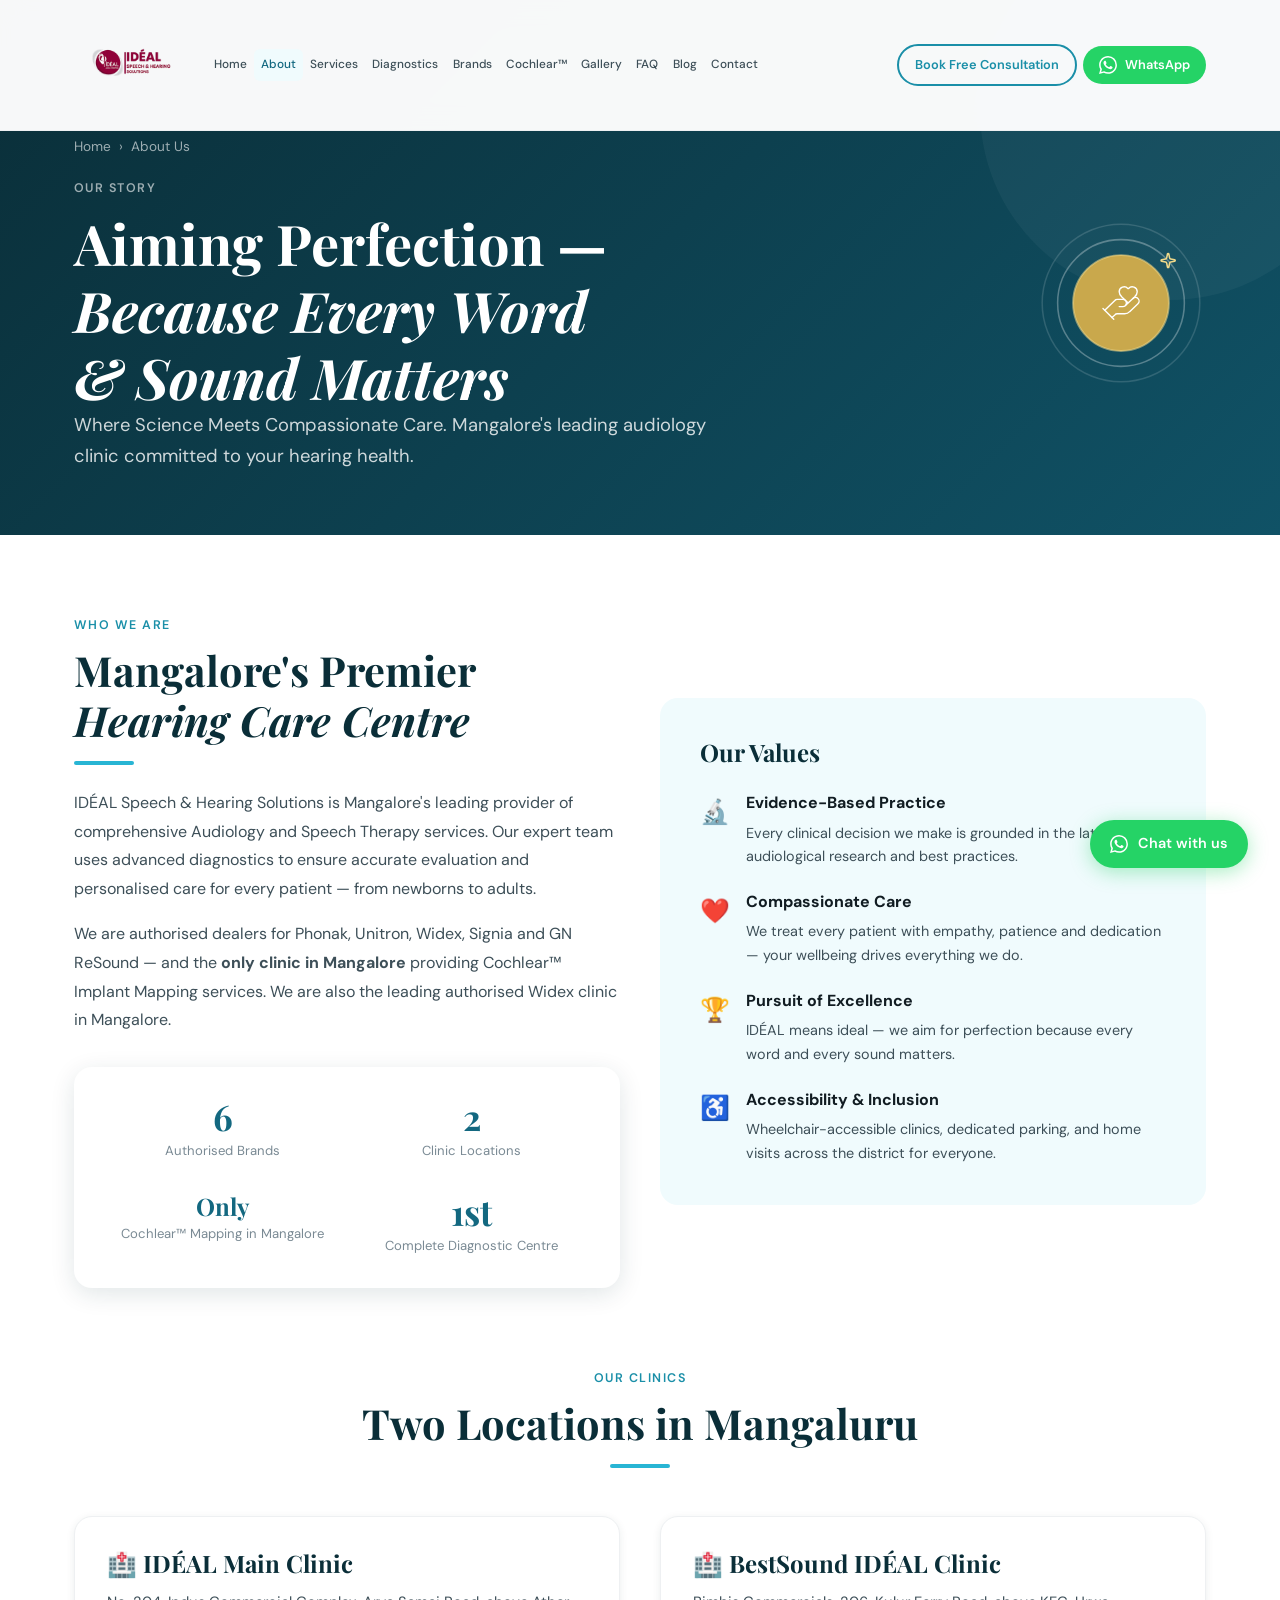
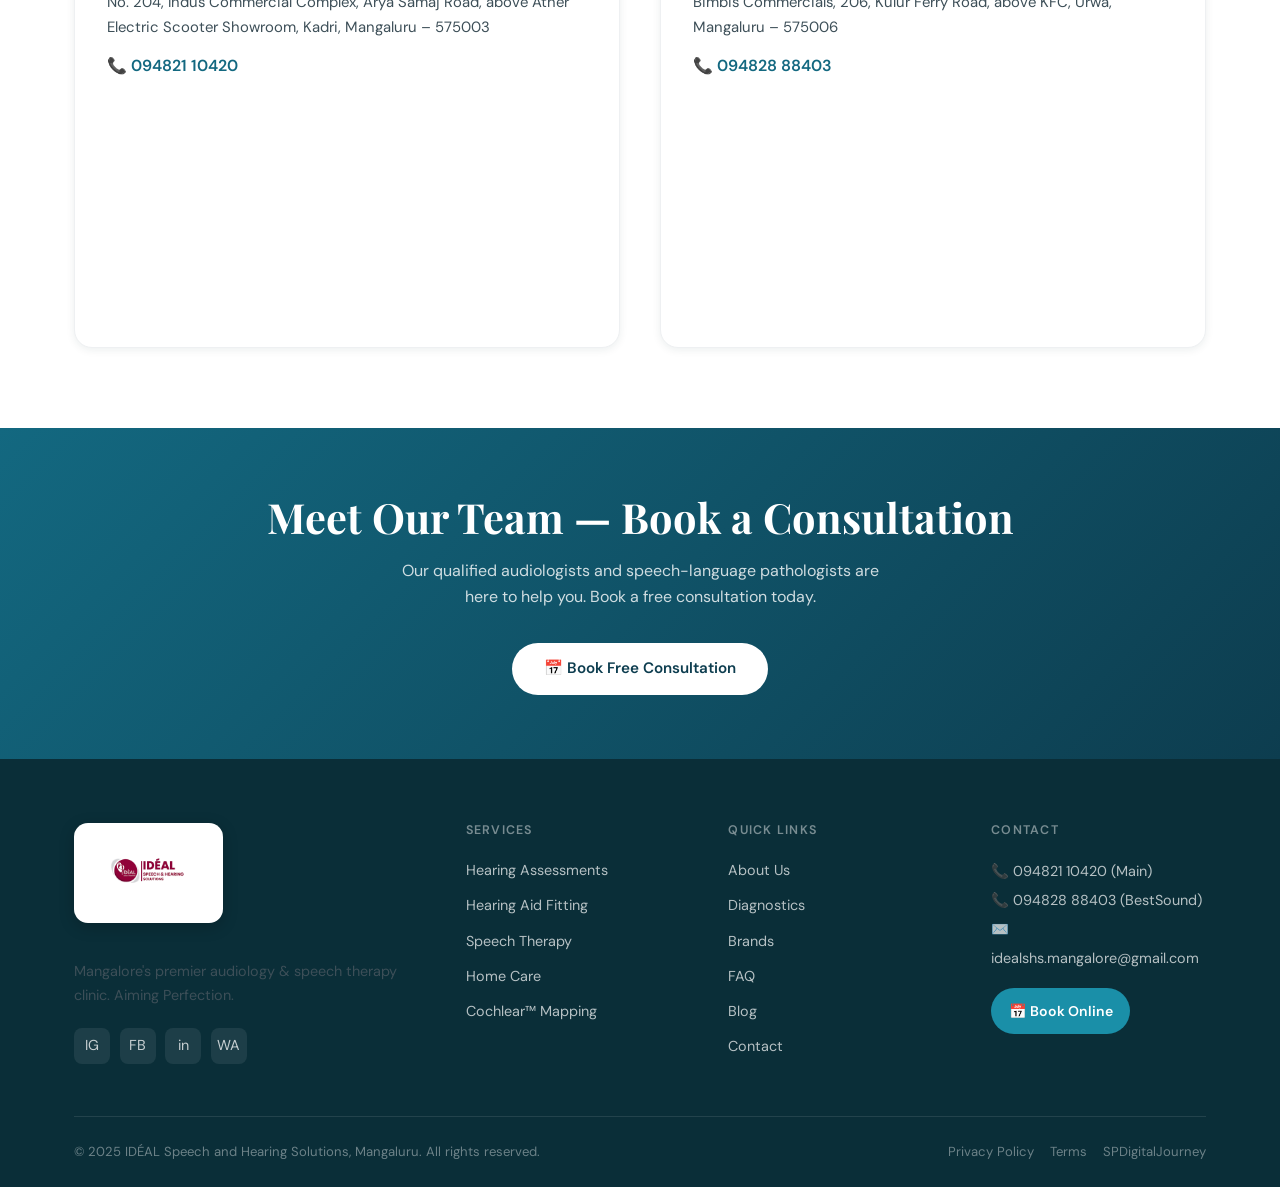
==== commit 1967ef1a: "Add files via upload" ====
--- a/about.html
+++ b/about.html
@@ -1,291 +1,133 @@
 <!DOCTYPE html>
 <html lang="en">
 <head>
-<meta charset="UTF-8"/>
-<meta name="viewport" content="width=device-width,initial-scale=1.0"/>
-<title>About Us | IDÉAL Speech & Hearing Solutions Mangalore</title>
-<meta name="description" content="Meet the expert team at IDÉAL Speech and Hearing Solutions Mangalore — Rithesh Gonsalves (M.Sc. Audiology) and Aster F Miranda (M.A.S.L.P). Experienced audiologists and speech-language pathologists dedicated to your hearing health."/>
-<meta name="robots" content="index,follow"/>
-<link rel="canonical" href="https://idealshs.com/about.html"/>
-<meta property="og:type" content="website"/>
-<meta property="og:url" content="https://idealshs.com/about.html"/>
-<meta property="og:title" content="About Our Team | IDÉAL Speech & Hearing Solutions Mangalore"/>
-<meta property="og:image" content="https://blogger.googleusercontent.com/img/b/R29vZ2xl/AVvXsEikD3AN1fU02SBUFlP5W9W3ayYXdydgYOCW0MRBx6n1-St_mltdyk5e6ck_x4XmS_BIeXwc5G_PQewiDVEeJVYsiFiXqy7xgFfcLaPchHgGowQoPuhnkAZ3rE7HGIDw6J6-yiEWc7SCyUImlAThtNGuQw1X5JS5f7eckmUJb76Y1yoxsAjvqr1qH9Co6Do/s796/hero.PNG"/>
-
-<script type="application/ld+json">
-{"@context":"https://schema.org","@type":"MedicalClinic","name":"IDÉAL Speech and Hearing Solutions","url":"https://idealshs.com/","telephone":"+919482110420","employee":[
-  {"@type":"Person","name":"Rithesh Gonsalves","jobTitle":"Audiologist & Speech-Language Pathologist","alumniOf":[{"@type":"CollegeOrUniversity","name":"MAPS College of Speech and Hearing"},{"@type":"CollegeOrUniversity","name":"Father Muller College of Speech and Hearing"}]},
-  {"@type":"Person","name":"Aster F Miranda","jobTitle":"Senior Audiologist & Speech-Language Pathologist","alumniOf":[{"@type":"CollegeOrUniversity","name":"Kasturba Medical College, Mangalore"},{"@type":"CollegeOrUniversity","name":"Madras ENT Research Foundation, Chennai"}]}
-]}</script>
-
-<link rel="preconnect" href="https://fonts.googleapis.com"/>
-<link rel="preconnect" href="https://fonts.gstatic.com" crossorigin/>
-<link href="https://fonts.googleapis.com/css2?family=Playfair+Display:ital,wght@0,400;0,600;0,700;1,400;1,600&family=DM+Sans:wght@300;400;500&display=swap" rel="stylesheet"/>
-
-<style>
-:root{--maroon:#7B1C3E;--maroon-d:#5c1430;--maroon-pale:#f9f0f3;--gold:#C9A84C;--cream:#FDFAF6;--white:#ffffff;--off:#F5F0EB;--grey:#6b5b5b;--dark:#1E0A12;--text:#2d1a22;--border:rgba(123,28,62,.12);--shadow:0 4px 32px rgba(123,28,62,.10);--shadow-lg:0 16px 64px rgba(123,28,62,.16);--r:6px;--serif:'Playfair Display',Georgia,serif;--sans:'DM Sans',system-ui,sans-serif;}
-*,*::before,*::after{box-sizing:border-box;margin:0;padding:0;}
-html{scroll-behavior:smooth;}
-body{font-family:var(--sans);background:var(--cream);color:var(--text);overflow-x:hidden;-webkit-font-smoothing:antialiased;}
-img{max-width:100%;height:auto;}
-a{color:inherit;text-decoration:none;}
-.container{max-width:1100px;margin:0 auto;padding:0 24px;}
-.btn{display:inline-flex;align-items:center;gap:8px;padding:12px 28px;border-radius:var(--r);font-family:var(--sans);font-size:.83rem;font-weight:500;letter-spacing:.06em;cursor:pointer;transition:all .25s;border:none;}
-.btn-primary{background:var(--maroon);color:#fff;}
-.btn-primary:hover{background:var(--maroon-d);transform:translateY(-2px);}
-.btn-outline{background:transparent;color:var(--maroon);border:1.5px solid var(--maroon);}
-.btn-outline:hover{background:var(--maroon);color:#fff;}
-
-/* NAV */
-nav{position:fixed;top:0;left:0;right:0;z-index:100;height:68px;background:rgba(253,250,246,.96);backdrop-filter:blur(16px);border-bottom:1px solid var(--border);}
-.nav-inner{height:68px;display:flex;align-items:center;justify-content:space-between;}
-.nav-logo img{height:44px;width:auto;}
-.nav-back{display:flex;align-items:center;gap:8px;color:var(--grey);font-size:.85rem;transition:color .2s;}
-.nav-back:hover{color:var(--maroon);}
-.nav-back::before{content:'←';font-size:1rem;}
-
-/* PAGE HERO */
-.page-hero{margin-top:68px;background:var(--maroon);padding:72px 0 56px;}
-.page-hero-inner{display:flex;align-items:center;justify-content:space-between;flex-wrap:wrap;gap:24px;}
-.breadcrumb{display:flex;align-items:center;gap:8px;font-size:.75rem;color:rgba(255,255,255,.55);margin-bottom:16px;}
-.breadcrumb a{color:rgba(255,255,255,.55);transition:color .2s;}
-.breadcrumb a:hover{color:#fff;}
-.breadcrumb span{color:rgba(255,255,255,.3);}
-.page-hero h1{font-family:var(--serif);font-size:clamp(2rem,4vw,3.2rem);font-weight:700;color:#fff;line-height:1.1;}
-.page-hero h1 em{font-style:italic;color:var(--gold);}
-.page-hero p{color:rgba(255,255,255,.72);font-size:1rem;line-height:1.7;max-width:500px;margin-top:14px;}
-.page-hero-stats{display:flex;gap:0;}
-.ph-stat{padding:16px 28px;text-align:center;border-left:1px solid rgba(255,255,255,.15);}
-.ph-stat:first-child{border-left:none;}
-.ph-stat-n{font-family:var(--serif);font-size:1.8rem;font-weight:700;color:#fff;display:block;}
-.ph-stat-l{font-size:.62rem;letter-spacing:.12em;text-transform:uppercase;color:rgba(255,255,255,.5);margin-top:3px;}
-
-/* CLINIC INFO */
-.clinic-info{padding:72px 0;background:var(--off);}
-.clinic-info-grid{display:grid;grid-template-columns:1fr 1fr;gap:56px;align-items:center;}
-.clinic-logo{background:var(--white);border-radius:var(--r);padding:40px;display:flex;align-items:center;justify-content:center;border:1px solid var(--border);}
-.clinic-logo img{max-width:260px;width:100%;height:auto;object-fit:contain;}
-.clinic-text{}
-.label{font-size:.7rem;font-weight:500;letter-spacing:.18em;text-transform:uppercase;color:var(--maroon);}
-.clinic-text h2{font-family:var(--serif);font-size:clamp(1.8rem,3vw,2.5rem);font-weight:700;margin:12px 0 18px;line-height:1.15;}
-.clinic-text h2 em{font-style:italic;color:var(--maroon);}
-.clinic-text p{color:var(--grey);line-height:1.8;margin-bottom:14px;font-size:.95rem;}
-.feats{display:grid;grid-template-columns:1fr 1fr;gap:12px;margin-top:28px;}
-.feat{background:var(--white);border:1px solid var(--border);border-left:3px solid var(--maroon);padding:14px 16px;border-radius:0 var(--r) var(--r) 0;}
-.feat-title{font-size:.83rem;font-weight:500;color:var(--text);margin-bottom:3px;}
-.feat-text{font-size:.78rem;color:var(--grey);line-height:1.5;}
-
-/* TEAM */
-.team-section{padding:88px 0;}
-.section-head{text-align:center;max-width:640px;margin:0 auto 64px;}
-.section-head h2{font-family:var(--serif);font-size:clamp(2rem,3.5vw,2.8rem);font-weight:700;margin:12px 0 16px;line-height:1.15;}
-.section-head h2 em{font-style:italic;color:var(--maroon);}
-.section-head p{color:var(--grey);font-size:.97rem;line-height:1.75;}
-.divider{width:48px;height:3px;background:var(--maroon);border-radius:2px;margin:16px auto 0;}
-
-/* TEAM CARD — featured style */
-.team-featured{display:grid;grid-template-columns:5fr 7fr;gap:0;background:var(--white);border-radius:var(--r);overflow:hidden;border:1px solid var(--border);box-shadow:var(--shadow);margin-bottom:32px;}
-.team-featured:hover{box-shadow:var(--shadow-lg);}
-.team-photo{height:100%;min-height:420px;overflow:hidden;position:relative;}
-.team-photo img{width:100%;height:100%;object-fit:cover;object-position:top center;display:block;transition:transform .5s;}
-.team-featured:hover .team-photo img{transform:scale(1.03);}
-.team-info{padding:48px 44px;display:flex;flex-direction:column;justify-content:center;}
-.team-qual-badge{display:inline-flex;align-items:center;gap:8px;background:var(--maroon-pale);border:1px solid var(--border);color:var(--maroon);font-size:.68rem;letter-spacing:.16em;text-transform:uppercase;padding:6px 14px;border-radius:100px;margin-bottom:18px;font-weight:600;width:fit-content;}
-.team-info h3{font-family:var(--serif);font-size:2rem;font-weight:700;color:var(--text);margin-bottom:6px;line-height:1.1;}
-.team-info .designation{font-size:.88rem;color:var(--maroon);font-weight:500;margin-bottom:20px;letter-spacing:.03em;}
-.team-info p{font-size:.9rem;line-height:1.8;color:var(--grey);margin-bottom:18px;}
-.team-expertise{margin-top:4px;}
-.team-expertise-label{font-size:.68rem;letter-spacing:.14em;text-transform:uppercase;color:var(--grey);font-weight:500;margin-bottom:10px;}
-.team-tags{display:flex;flex-wrap:wrap;gap:8px;}
-.team-tag{font-size:.65rem;letter-spacing:.1em;text-transform:uppercase;padding:5px 12px;background:var(--maroon-pale);color:var(--maroon);border:1px solid var(--border);border-radius:100px;font-weight:500;}
-.team-institutions{margin-top:18px;padding-top:18px;border-top:1px solid var(--border);}
-.team-institutions-label{font-size:.65rem;letter-spacing:.14em;text-transform:uppercase;color:var(--grey);font-weight:500;margin-bottom:8px;}
-.team-inst-list{font-size:.82rem;color:var(--grey);line-height:1.7;}
-
-/* Alternate layout for second card */
-.team-featured.reverse{grid-template-columns:7fr 5fr;}
-.team-featured.reverse .team-photo{order:2;}
-.team-featured.reverse .team-info{order:1;}
-
-/* CTA */
-.cta-section{padding:72px 0;background:var(--maroon);text-align:center;}
-.cta-section h2{font-family:var(--serif);font-size:clamp(1.8rem,3vw,2.5rem);font-weight:700;color:#fff;margin-bottom:16px;line-height:1.2;}
-.cta-section h2 em{font-style:italic;color:var(--gold);}
-.cta-section p{color:rgba(255,255,255,.75);font-size:.97rem;line-height:1.7;max-width:520px;margin:0 auto 32px;}
-.cta-btns{display:flex;gap:14px;justify-content:center;flex-wrap:wrap;}
-.btn-white{background:#fff;color:var(--maroon);}
-.btn-white:hover{background:var(--maroon-pale);}
-.btn-gold{background:var(--gold);color:var(--dark);}
-.btn-gold:hover{opacity:.9;}
-
-/* FOOTER */
-footer{background:var(--dark);padding:28px 0;}
-.footer-inner{display:flex;justify-content:space-between;align-items:center;flex-wrap:wrap;gap:14px;}
-footer p{font-size:.75rem;color:rgba(255,255,255,.3);}
-.footer-link{font-size:.75rem;color:rgba(255,255,255,.3);}
-
-/* RESPONSIVE */
-@media(max-width:800px){
-  .clinic-info-grid{grid-template-columns:1fr;}
-  .team-featured{grid-template-columns:1fr;}
-  .team-featured.reverse{grid-template-columns:1fr;}
-  .team-featured.reverse .team-photo{order:1;}
-  .team-featured.reverse .team-info{order:2;}
-  .team-photo{min-height:300px;}
-  .team-info{padding:32px 28px;}
-  .page-hero-stats{display:none;}
-  .feats{grid-template-columns:1fr;}
-}
-@media(max-width:600px){
-  .team-info h3{font-size:1.6rem;}
-}
-</style>
+<meta charset="UTF-8"><meta name="viewport" content="width=device-width,initial-scale=1.0">
+<title>About Us | IDÉAL Speech & Hearing Solutions — Audiologist Mangalore</title>
+<meta name="description" content="Learn about IDÉAL Speech & Hearing Solutions — Mangalore's leading audiology clinic. Our story, values, team, and two clinic locations in Kadri and Urwa, Mangaluru.">
+<meta name="keywords" content="about IDÉAL Mangalore, audiologist Mangalore, hearing clinic Mangalore Kadri, speech hearing solutions Mangalore">
+<link rel="canonical" href="https://idealshs.com/about.html">
+<meta property="og:title" content="About Us | IDÉAL Speech & Hearing Solutions — Audiologist Mangalore">
+<meta property="og:description" content="Learn about IDÉAL Speech & Hearing Solutions — Mangalore's leading audiology clinic. Our story, values, team, and two clinic locations in Kadri and Urwa, Mangaluru.">
+<meta property="og:url" content="https://idealshs.com/about.html">
+<meta property="og:type" content="website">
+<meta property="og:image" content="https://idealshs.com/og-image.jpg">
+<meta property="og:locale" content="en_IN">
+<!-- Twitter Card -->
+<meta name="twitter:card" content="summary_large_image">
+<meta name="twitter:title" content="About Us | IDÉAL Speech & Hearing Solutions — Audiologist Mangalore">
+<meta name="twitter:description" content="Learn about IDÉAL Speech & Hearing Solutions — Mangalore's leading audiology clinic. Our story, values, team, and two clinic locations in Kadri and Urwa, Mangaluru.">
+<meta name="twitter:image" content="https://idealshs.com/og-image.jpg">
+<script type="application/ld+json">{"@context":"https://schema.org","@type":"MedicalClinic","name":"IDÉAL Speech and Hearing Solutions","url":"https://idealshs.com","telephone":"+919482110420","address":{"@type":"PostalAddress","streetAddress":"No. 204, Indus Commercial Complex, Arya Samaj Rd, Kadri","addressLocality":"Mangaluru","addressRegion":"Karnataka","postalCode":"575003","addressCountry":"IN"}}</script>
+<link rel="icon" type="image/x-icon" href="favicon.ico">
+<link rel="icon" type="image/png" sizes="32x32" href="favicon-32x32.png">
+<link rel="icon" type="image/png" sizes="16x16" href="favicon-16x16.png">
+<link rel="icon" type="image/png" sizes="192x192" href="favicon-192x192.png">
+<link rel="apple-touch-icon" sizes="180x180" href="apple-touch-icon.png">
+<link rel="stylesheet" href="style.css">
 </head>
 <body>
-
-<!-- NAV -->
-<nav>
-  <div class="container nav-inner">
-    <a href="index.html" aria-label="Back to home">
-      <img src="logo.png" alt="IDÉAL" class="nav-logo" style="height:44px;width:auto;"
-        onerror="this.onerror=null;this.src='https://blogger.googleusercontent.com/img/b/R29vZ2xl/AVvXsEikD3AN1fU02SBUFlP5W9W3ayYXdydgYOCW0MRBx6n1-St_mltdyk5e6ck_x4XmS_BIeXwc5G_PQewiDVEeJVYsiFiXqy7xgFfcLaPchHgGowQoPuhnkAZ3rE7HGIDw6J6-yiEWc7SCyUImlAThtNGuQw1X5JS5f7eckmUJb76Y1yoxsAjvqr1qH9Co6Do/s796/hero.PNG'"/>
-    </a>
-    <a href="index.html" class="nav-back">Back to Home</a>
-    <a href="https://idealspeechandhearing.setmore.com/idealspeechandhearing" target="_blank" class="btn btn-primary" style="padding:10px 20px;font-size:.8rem;">Book Appointment</a>
+<nav class="navbar" id="navbar">
+  <div class="container">
+    <div class="navbar-inner">
+      <a href="index.html" class="navbar-logo">
+        <img src="logo.png" alt="IDÉAL Speech and Hearing Solutions">
+      </a>
+      <div class="nav-links"><a href="index.html">Home</a><a href="about.html" class="active">About</a><a href="services.html">Services</a><a href="diagnostics.html">Diagnostics</a><a href="brands.html">Brands</a><a href="cochlear.html">Cochlear™</a><a href="gallery.html">Gallery</a><a href="faq.html">FAQ</a><a href="blog.html">Blog</a><a href="contact.html">Contact</a></div>
+      <div class="nav-cta">
+        <a href="#" class="btn btn-outline btn-sm" data-modal="lead">Book Free Consultation</a>
+        <a href="https://wa.me/919482110420" class="btn btn-wa btn-sm" target="_blank" rel="noopener">
+          <svg viewBox="0 0 24 24" style="width:18px;height:18px;fill:currentColor"><path d="M17.472 14.382c-.297-.149-1.758-.867-2.03-.967-.273-.099-.471-.148-.67.15-.197.297-.767.966-.94 1.164-.173.199-.347.223-.644.075-.297-.15-1.255-.463-2.39-1.475-.883-.788-1.48-1.761-1.653-2.059-.173-.297-.018-.458.13-.606.134-.133.298-.347.446-.52.149-.174.198-.298.298-.497.099-.198.05-.371-.025-.52-.075-.149-.669-1.612-.916-2.207-.242-.579-.487-.5-.669-.51-.173-.008-.371-.01-.57-.01-.198 0-.52.074-.792.372-.272.297-1.04 1.016-1.04 2.479 0 1.462 1.065 2.875 1.213 3.074.149.198 2.096 3.2 5.077 4.487.709.306 1.262.489 1.694.625.712.227 1.36.195 1.871.118.571-.085 1.758-.719 2.006-1.413.248-.694.248-1.289.173-1.413-.074-.124-.272-.198-.57-.347m-5.421 7.403h-.004a9.87 9.87 0 01-5.031-1.378l-.361-.214-3.741.982.998-3.648-.235-.374a9.86 9.86 0 01-1.51-5.26c.001-5.45 4.436-9.884 9.888-9.884 2.64 0 5.122 1.03 6.988 2.898a9.825 9.825 0 012.893 6.994c-.003 5.45-4.437 9.884-9.885 9.884m8.413-18.297A11.815 11.815 0 0012.05 0C5.495 0 .16 5.335.157 11.892c0 2.096.547 4.142 1.588 5.945L.057 24l6.305-1.654a11.882 11.882 0 005.683 1.448h.005c6.554 0 11.89-5.335 11.893-11.893a11.821 11.821 0 00-3.48-8.413Z"/></svg>
+          WhatsApp
+        </a>
+      </div>
+      <button class="hamburger" aria-label="Toggle menu">
+        <span></span><span></span><span></span>
+      </button>
+    </div>
   </div>
 </nav>
 
-<!-- PAGE HERO -->
+<!-- MOBILE MENU -->
+<div class="mobile-menu"><a href="index.html">Home</a><a href="about.html">About</a><a href="services.html">Services</a><a href="diagnostics.html">Diagnostics</a><a href="brands.html">Brands</a><a href="cochlear.html">Cochlear™</a><a href="gallery.html">Gallery</a><a href="faq.html">FAQ</a><a href="blog.html">Blog</a><a href="contact.html">Contact</a><a href="#" data-modal="lead" style="background:var(--teal-500);color:#fff;margin-top:.5rem">📅 Book Free Consultation</a></div>
+
 <div class="page-hero">
-  <div class="container page-hero-inner">
-    <div>
-      <div class="breadcrumb">
-        <a href="index.html">Home</a>
-        <span>/</span>
-        <span style="color:rgba(255,255,255,.8);">About Us</span>
-      </div>
-      <h1>About <em>IDÉAL</em><br>Speech &amp; Hearing Solutions</h1>
-      <p>Mangalore's premier audiology and speech therapy clinic — where expert science meets compassionate, patient-centred care.</p>
-    </div>
-    <div class="page-hero-stats">
-      <div class="ph-stat"><span class="ph-stat-n">5</span><span class="ph-stat-l">Authorised Brands</span></div>
-      <div class="ph-stat"><span class="ph-stat-n">Only</span><span class="ph-stat-l">Cochlear™ Mapping</span></div>
-      <div class="ph-stat"><span class="ph-stat-n">2</span><span class="ph-stat-l">Clinic Locations</span></div>
-    </div>
+  <div class="container">
+    <div class="page-hero-grid">
+<div class="page-hero-text">
+<div class="breadcrumb"><a href="index.html">Home</a><span>›</span><span>About Us</span></div>
+    <span class="section-label" style="color:rgba(255,255,255,.6)">Our Story</span>
+    <h1>Aiming Perfection —<br><em>Because Every Word<br>&amp; Sound Matters</em></h1>
+    <p class="lead">Where Science Meets Compassionate Care. Mangalore's leading audiology clinic committed to your hearing health.</p>
+</div>
+<div class="page-hero-illus"><img src="page-icon-about.svg" alt="IDÉAL Speech & Hearing Solutions — compassionate care"></div>
+</div>
   </div>
 </div>
-
-<!-- CLINIC INFO -->
-<section class="clinic-info">
-  <div class="container clinic-info-grid">
-    <div class="clinic-logo">
-      <img src="logo.png" alt="IDÉAL Speech and Hearing Solutions"
-        onerror="this.onerror=null;this.src='https://blogger.googleusercontent.com/img/b/R29vZ2xl/AVvXsEikD3AN1fU02SBUFlP5W9W3ayYXdydgYOCW0MRBx6n1-St_mltdyk5e6ck_x4XmS_BIeXwc5G_PQewiDVEeJVYsiFiXqy7xgFfcLaPchHgGowQoPuhnkAZ3rE7HGIDw6J6-yiEWc7SCyUImlAThtNGuQw1X5JS5f7eckmUJb76Y1yoxsAjvqr1qH9Co6Do/s796/hero.PNG'"/>
+<section class="section">
+  <div class="container">
+    <div class="grid-2" style="margin-bottom:5rem">
+      <div>
+        <span class="section-label">Who We Are</span>
+        <h2>Mangalore's Premier<br><em>Hearing Care Centre</em></h2>
+        <div class="divider"></div>
+        <p style="margin-bottom:1rem;line-height:1.8">IDÉAL Speech &amp; Hearing Solutions is Mangalore's leading provider of comprehensive Audiology and Speech Therapy services. Our expert team uses advanced diagnostics to ensure accurate evaluation and personalised care for every patient — from newborns to adults.</p>
+        <p style="margin-bottom:1.5rem;line-height:1.8">We are authorised dealers for Phonak, Unitron, Widex, Signia and GN ReSound — and the <strong>only clinic in Mangalore</strong> providing Cochlear™ Implant Mapping services. We are also the leading authorised Widex clinic in Mangalore.</p>
+        <div class="stat-strip" style="grid-template-columns:repeat(2,1fr);margin-top:2rem">
+          <div><span class="stat-num">6</span><div class="stat-label">Authorised Brands</div></div>
+          <div><span class="stat-num">2</span><div class="stat-label">Clinic Locations</div></div>
+          <div><span class="stat-num" style="font-size:1.5rem">Only</span><div class="stat-label">Cochlear™ Mapping in Mangalore</div></div>
+          <div><span class="stat-num">1st</span><div class="stat-label">Complete Diagnostic Centre</div></div>
+        </div>
+      </div>
+      <div style="background:var(--teal-50);border-radius:var(--radius-lg);padding:2.5rem">
+        <h3 style="margin-bottom:1.5rem">Our Values</h3>
+        <div style="display:flex;flex-direction:column;gap:1.25rem">
+          <div style="display:flex;gap:1rem"><span style="color:var(--teal-500);font-size:1.5rem;margin-top:.1rem">🔬</span><div><strong>Evidence-Based Practice</strong><p style="font-size:.9rem;margin-top:.3rem">Every clinical decision we make is grounded in the latest audiological research and best practices.</p></div></div>
+          <div style="display:flex;gap:1rem"><span style="color:var(--teal-500);font-size:1.5rem;margin-top:.1rem">❤️</span><div><strong>Compassionate Care</strong><p style="font-size:.9rem;margin-top:.3rem">We treat every patient with empathy, patience and dedication — your wellbeing drives everything we do.</p></div></div>
+          <div style="display:flex;gap:1rem"><span style="color:var(--teal-500);font-size:1.5rem;margin-top:.1rem">🏆</span><div><strong>Pursuit of Excellence</strong><p style="font-size:.9rem;margin-top:.3rem">IDÉAL means ideal — we aim for perfection because every word and every sound matters.</p></div></div>
+          <div style="display:flex;gap:1rem"><span style="color:var(--teal-500);font-size:1.5rem;margin-top:.1rem">♿</span><div><strong>Accessibility &amp; Inclusion</strong><p style="font-size:.9rem;margin-top:.3rem">Wheelchair-accessible clinics, dedicated parking, and home visits across the district for everyone.</p></div></div>
+        </div>
+      </div>
     </div>
-    <div class="clinic-text">
-      <span class="label">Who We Are</span>
-      <h2>Where Science Meets <em>Compassionate Care</em></h2>
-      <p>IDÉAL Speech &amp; Hearing Solutions is Mangalore's leading healthcare provider of comprehensive Audiology and Speech therapy services. Our expert team uses state-of-the-art diagnostics to ensure accurate evaluation and personalised care for every patient — from newborns to adults.</p>
-      <p>We are authorised dealers for <strong>Phonak, Unitron, Widex, Signia</strong> and <strong>GN ReSound</strong>, and hold the distinction of being the <strong>only clinic in Mangalore</strong> providing Cochlear™ Implant Mapping services.</p>
-      <div class="feats">
-        <div class="feat"><div class="feat-title">🔬 Advanced Diagnostics</div><div class="feat-text">OAE, Newborn Screening, ABR, VEMP &amp; Cochlear™ Mapping</div></div>
-        <div class="feat"><div class="feat-title">🏠 Home Care Services</div><div class="feat-text">Anywhere in the district, no restrictions</div></div>
-        <div class="feat"><div class="feat-title">♿ Fully Accessible</div><div class="feat-text">Wheelchair access &amp; dedicated parking</div></div>
-        <div class="feat"><div class="feat-title">🏆 Leading Widex Dealer</div><div class="feat-text">Leading authorised Widex clinic in Mangalore</div></div>
+    <div class="section-header text-center">
+      <span class="section-label">Our Clinics</span>
+      <h2>Two Locations in Mangaluru</h2>
+      <div class="divider divider-center"></div>
+    </div>
+    <div class="grid-2">
+      <div class="card">
+        <h3>🏥 IDÉAL Main Clinic</h3>
+        <p style="margin:.75rem 0;font-size:.93rem;line-height:1.7">No. 204, Indus Commercial Complex, Arya Samaj Road, above Ather Electric Scooter Showroom, Kadri, Mangaluru – 575003</p>
+        <a href="tel:+919482110420" style="display:block;font-weight:600;color:var(--teal-600);margin-bottom:.5rem">📞 094821 10420</a>
+        <div style="border-radius:var(--radius);overflow:hidden;height:220px;margin-top:1rem">
+          <iframe src="https://www.google.com/maps/embed?pb=!1m18!1m12!1m3!1d972.3631237577166!2d74.85293102864495!3d12.878599441302313!2m3!1f0!2f0!3f0!3m2!1i1024!2i768!4f13.1!3m3!1m2!1s0x3ba35bcdf5773f53%3A0x65623cceb72a0840!2sID%C3%89AL%20Speech%20and%20Hearing%20Solutions!5e0!3m2!1sen!2sin!4v1780641271378!5m2!1sen!2sin" width="100%" height="220" style="border:0" allowfullscreen loading="lazy"></iframe>
+        </div>
+      </div>
+      <div class="card">
+        <h3>🏥 BestSound IDÉAL Clinic</h3>
+        <p style="margin:.75rem 0;font-size:.93rem;line-height:1.7">Bimbis Commercials, 206, Kulur Ferry Road, above KFC, Urwa, Mangaluru – 575006</p>
+        <a href="tel:+919482888403" style="display:block;font-weight:600;color:var(--teal-600);margin-bottom:.5rem">📞 094828 88403</a>
+        <div style="border-radius:var(--radius);overflow:hidden;height:220px;margin-top:1rem">
+          <iframe src="https://www.google.com/maps/embed?pb=!1m18!1m12!1m3!1d5395.200218035917!2d74.83259655444861!3d12.898155991287162!2m3!1f0!2f0!3f0!3m2!1i1024!2i768!4f13.1!3m3!1m2!1s0x3ba35bdd41c4b52b%3A0xbe2ca683d5651d08!2sBestSound%20ID%C3%89AL%20Speech%20and%20Hearing%20Solutions!5e0!3m2!1sen!2sin!4v1780644579112!5m2!1sen!2sin" width="100%" height="220" style="border:0" allowfullscreen loading="lazy"></iframe>
+        </div>
       </div>
     </div>
   </div>
 </section>
-
-<!-- TEAM -->
-<section class="team-section">
-  <div class="container">
-    <div class="section-head">
-      <span class="label">Our Specialists</span>
-      <h2>Meet the <em>Expert Team</em></h2>
-      <p>Experienced audiologists and speech-language pathologists dedicated to improving your hearing, communication, and quality of life.</p>
-      <div class="divider"></div>
-    </div>
-
-    <!-- Rithesh -->
-    <div class="team-featured">
-      <div class="team-photo">
-        <img src="rithesh.jpg" alt="Rithesh Gonsalves — Audiologist Mangalore" loading="lazy"/>
-      </div>
-      <div class="team-info">
-        <div class="team-qual-badge">M.Sc. Audiology</div>
-        <h3>Rithesh Gonsalves</h3>
-        <div class="designation">Audiologist &amp; Speech-Language Pathologist</div>
-        <p>A dedicated audiologist and speech-language pathologist with over two years of experience in diagnosing, treating, and enhancing communication abilities. His journey has taken him through esteemed institutions, allowing him to consult across Bangalore, Tumkur, Hubli, Mumbai, and Mangalore.</p>
-        <p>With hands-on expertise in hearing aid fitting and customisation, Rithesh strives to provide personalised hearing solutions that restore clarity and confidence. His experience also extends to speech therapy for individuals with ADHD, receptive language disorders, and stroke-related speech impairments.</p>
-        <div class="team-expertise">
-          <div class="team-expertise-label">Areas of Expertise</div>
-          <div class="team-tags">
-            <span class="team-tag">Hearing Aid Fitting</span>
-            <span class="team-tag">Speech Therapy</span>
-            <span class="team-tag">ADHD</span>
-            <span class="team-tag">Receptive Language Disorders</span>
-            <span class="team-tag">Stroke Rehabilitation</span>
-          </div>
-        </div>
-        <div class="team-institutions">
-          <div class="team-institutions-label">Institutions</div>
-          <div class="team-inst-list">MAPS College of Speech &amp; Hearing · Father Muller College of Speech &amp; Hearing · Anirvedha Foundation · Aanvii Hearing Solutions Pvt Ltd</div>
-        </div>
-      </div>
-    </div>
-
-    <!-- Aster -->
-    <div class="team-featured reverse">
-      <div class="team-photo">
-        <img src="aster.jpg" alt="Aster F Miranda — Audiologist Mangalore" loading="lazy"/>
-      </div>
-      <div class="team-info">
-        <div class="team-qual-badge">M.A.S.L.P</div>
-        <h3>Aster F Miranda</h3>
-        <div class="designation">Senior Audiologist &amp; Speech-Language Pathologist</div>
-        <p>A seasoned Audiologist and Speech Language Pathologist with extensive experience in treating hearing loss, balance disorders, and neurogenic speech conditions. Aster has provided expert care to numerous patients at top medical institutions and healthcare organisations across India.</p>
-        <p>An alumnus of Kasturba Medical College Mangalore and postgraduate from the prestigious Madras ENT Research Foundation (MERF) Chennai, and former consultant at Amplifon India Pvt Ltd. He is known for his patient-centred approach, combining cutting-edge techniques with compassionate care.</p>
-        <div class="team-expertise">
-          <div class="team-expertise-label">Areas of Expertise</div>
-          <div class="team-tags">
-            <span class="team-tag">Advanced Hearing Aid Fitting</span>
-            <span class="team-tag">Cochlear Implant Rehabilitation</span>
-            <span class="team-tag">Neurological Speech Therapy</span>
-            <span class="team-tag">Balance Disorders</span>
-            <span class="team-tag">Vestibular Assessment</span>
-          </div>
-        </div>
-        <div class="team-institutions">
-          <div class="team-institutions-label">Institutions &amp; Education</div>
-          <div class="team-inst-list">Kasturba Medical College, Mangalore · Madras ENT Research Foundation (MERF), Chennai · Amplifon India Pvt Ltd (Former Consultant)</div>
-        </div>
-      </div>
-    </div>
-
+<section style="background:linear-gradient(135deg,var(--teal-600),var(--teal-800));padding:4rem 0">
+  <div class="container text-center">
+    <h2 style="color:#fff;margin-bottom:1rem">Meet Our Team — Book a Consultation</h2>
+    <p style="color:rgba(255,255,255,.8);max-width:500px;margin:0 auto 2rem">Our qualified audiologists and speech-language pathologists are here to help you. Book a free consultation today.</p>
+    <a href="#" class="btn btn-white" data-modal="lead">📅 Book Free Consultation</a>
   </div>
 </section>
-
-<!-- CTA -->
-<section class="cta-section">
-  <div class="container">
-    <h2>Ready to <em>Hear Better?</em></h2>
-    <p>Book a consultation with our expert team today. We're here to guide you to the best hearing and speech solution for your unique needs.</p>
-    <div class="cta-btns">
-      <a href="https://idealspeechandhearing.setmore.com/idealspeechandhearing" target="_blank" class="btn btn-white">📅 Book Free Consultation</a>
-      <a href="tel:+919482110420" class="btn btn-gold">📞 Call 094821 10420</a>
-      <a href="https://wa.me/919482110420" target="_blank" class="btn" style="background:#25D366;color:#fff;">💬 WhatsApp Us</a>
-    </div>
-  </div>
-</section>
-
-<!-- FOOTER -->
-<footer>
-  <div class="container footer-inner">
-    <p>&copy; 2025 IDÉAL Speech and Hearing Solutions, Mangalore. All rights reserved.</p>
-    <a href="index.html" class="footer-link">← Back to Home</a>
-  </div>
-</footer>
-
-</body>
-</html>
+<footer class="footer"><div class="container"><div class="footer-grid">
+<div class="footer-brand"><div style="display:flex;align-items:center;gap:.75rem;margin-bottom:1rem"><img src="logo.png" alt="IDÉAL Speech and Hearing Solutions" class="footer-logo"></div><p>Mangalore's premier audiology &amp; speech therapy clinic. Aiming Perfection.</p><div class="footer-social"><a href="https://www.instagram.com/ideal_shs" target="_blank">IG</a><a href="https://www.facebook.com/people/Id%C3%A9al-Speech-and-Hearing-Solutions/61573655292414/" target="_blank">FB</a><a href="https://www.linkedin.com/company/ideal-speech-and-hearing-solutions/" target="_blank">in</a><a href="https://wa.me/919482110420" target="_blank">WA</a></div></div>
+<div><h4>Services</h4><ul><li><a href="services.html">Hearing Assessments</a></li><li><a href="services.html">Hearing Aid Fitting</a></li><li><a href="services.html">Speech Therapy</a></li><li><a href="services.html">Home Care</a></li><li><a href="cochlear.html">Cochlear™ Mapping</a></li></ul></div>
+<div><h4>Quick Links</h4><ul><li><a href="about.html">About Us</a></li><li><a href="diagnostics.html">Diagnostics</a></li><li><a href="brands.html">Brands</a></li><li><a href="faq.html">FAQ</a></li><li><a href="blog.html">Blog</a></li><li><a href="contact.html">Contact</a></li></ul></div>
+<div class="footer-contact"><h4>Contact</h4><a href="tel:+919482110420">📞 094821 10420 (Main)</a><a href="tel:+919482888403">📞 094828 88403 (BestSound)</a><a href="mailto:idealshs.mangalore@gmail.com">✉️ idealshs.mangalore@gmail.com</a><a href="https://idealspeechandhearing.setmore.com/idealspeechandhearing" target="_blank" style="margin-top:1rem;display:inline-flex;align-items:center;gap:.5rem;background:var(--teal-500);color:#fff;padding:.55rem 1.1rem;border-radius:50px;font-size:.88rem;font-weight:600">📅 Book Online</a></div>
+</div><div class="footer-bottom"><span>© 2025 IDÉAL Speech and Hearing Solutions, Mangaluru. All rights reserved.</span><div style="display:flex;gap:1rem;flex-wrap:wrap"><a href="#">Privacy Policy</a><a href="#">Terms</a><a href="https://spdigitaljourney.github.io" target="_blank">SPDigitalJourney</a></div></div></div></footer>
+<div class="wa-float"><a href="https://wa.me/919482110420" class="wa-bubble" target="_blank"><svg viewBox="0 0 24 24" style="width:18px;height:18px;fill:currentColor"><path d="M17.472 14.382c-.297-.149-1.758-.867-2.03-.967-.273-.099-.471-.148-.67.15-.197.297-.767.966-.94 1.164-.173.199-.347.223-.644.075-.297-.15-1.255-.463-2.39-1.475-.883-.788-1.48-1.761-1.653-2.059-.173-.297-.018-.458.13-.606.134-.133.298-.347.446-.52.149-.174.198-.298.298-.497.099-.198.05-.371-.025-.52-.075-.149-.669-1.612-.916-2.207-.242-.579-.487-.5-.669-.51-.173-.008-.371-.01-.57-.01-.198 0-.52.074-.792.372-.272.297-1.04 1.016-1.04 2.479 0 1.462 1.065 2.875 1.213 3.074.149.198 2.096 3.2 5.077 4.487.709.306 1.262.489 1.694.625.712.227 1.36.195 1.871.118.571-.085 1.758-.719 2.006-1.413.248-.694.248-1.289.173-1.413-.074-.124-.272-.198-.57-.347m-5.421 7.403h-.004a9.87 9.87 0 01-5.031-1.378l-.361-.214-3.741.982.998-3.648-.235-.374a9.86 9.86 0 01-1.51-5.26c.001-5.45 4.436-9.884 9.888-9.884 2.64 0 5.122 1.03 6.988 2.898a9.825 9.825 0 012.893 6.994c-.003 5.45-4.437 9.884-9.885 9.884m8.413-18.297A11.815 11.815 0 0012.05 0C5.495 0 .16 5.335.157 11.892c0 2.096.547 4.142 1.588 5.945L.057 24l6.305-1.654a11.882 11.882 0 005.683 1.448h.005c6.554 0 11.89-5.335 11.893-11.893a11.821 11.821 0 00-3.48-8.413Z"/></svg><span>Chat with us</span></a></div>
+<div class="modal-overlay" id="leadModal"><div class="modal-box"><button class="modal-close">✕</button><div style="text-align:center;margin-bottom:1.5rem"><div style="width:56px;height:56px;background:var(--teal-100);border-radius:50%;display:flex;align-items:center;justify-content:center;font-size:1.5rem;margin:0 auto .75rem">📅</div><h3>Book Your Free Consultation</h3><p style="font-size:.9rem;margin-top:.3rem">Fill in your details — we'll connect via WhatsApp.</p></div><form id="leadForm"><div class="form-group"><label for="lf-name">Your Name *</label><input type="text" id="lf-name" placeholder="e.g. Ramesh Kumar" required></div><div class="form-group"><label for="lf-phone">Phone Number *</label><input type="tel" id="lf-phone" placeholder="+91 98765 43210" required></div><div class="form-group"><label for="lf-service">Service Interested In</label><select id="lf-service"><option>Hearing Test</option><option>Hearing Aid Fitting</option><option>Cochlear™ Implant Mapping</option><option>Speech Therapy</option><option>Newborn Hearing Screening</option><option>OAE / ABR / VEMP Test</option><option>Home Care Service</option><option>General Enquiry</option></select></div><button type="submit" class="btn btn-wa" style="width:100%;justify-content:center">Send via WhatsApp</button><p style="text-align:center;font-size:.8rem;color:var(--grey-500);margin-top:.75rem">🔒 Your details are private.</p></form></div></div>
+<script src="main.js"></script>
+</body></html>
--- a/style.css
+++ b/style.css
@@ -0,0 +1,277 @@
+/* ============================================
+   IDÉAL Speech & Hearing Solutions
+   Global Stylesheet — Clean Medical Teal/White
+   Fonts: Playfair Display + DM Sans
+============================================ */
+@import url('https://fonts.googleapis.com/css2?family=Playfair+Display:ital,wght@0,400;0,600;0,700;1,400;1,600&family=DM+Sans:wght@300;400;500;600&display=swap');
+
+:root {
+  --teal-900:#0a2e38; --teal-800:#0d3d4f; --teal-700:#105266;
+  --teal-600:#136880; --teal-500:#1a8fa8; --teal-400:#28b5d4;
+  --teal-100:#e0f5f9; --teal-50:#f0fbfd;
+  --gold:#c9a84c; --gold-lt:#f0d98a;
+  --white:#ffffff; --off-white:#f8fafb;
+  --grey-100:#eef0f2; --grey-300:#c4cdd4; --grey-500:#7a8a94;
+  --grey-700:#3d4f58; --grey-900:#111c22;
+  --radius:10px; --radius-lg:18px;
+  --shadow-sm:0 2px 8px rgba(10,46,56,.08);
+  --shadow-md:0 6px 24px rgba(10,46,56,.12);
+  --shadow-lg:0 16px 48px rgba(10,46,56,.18);
+  --transition:.25s ease;
+  --font-display:'Playfair Display',Georgia,serif;
+  --font-body:'DM Sans',sans-serif;
+}
+*,*::before,*::after{box-sizing:border-box;margin:0;padding:0}
+html{scroll-behavior:smooth;font-size:16px}
+body{font-family:var(--font-body);color:var(--grey-900);background:var(--white);line-height:1.65;-webkit-font-smoothing:antialiased}
+img{max-width:100%;height:auto;display:block}
+a{color:inherit;text-decoration:none}
+ul{list-style:none}
+h1,h2,h3,h4{font-family:var(--font-display);line-height:1.2;color:var(--teal-900)}
+h1{font-size:clamp(2rem,5vw,3.5rem)}
+h2{font-size:clamp(1.6rem,3.5vw,2.6rem)}
+h3{font-size:clamp(1.15rem,2.5vw,1.5rem)}
+h4{font-size:1.1rem;font-weight:600}
+p{font-size:1rem;color:var(--grey-700)}
+.lead{font-size:1.15rem;color:var(--grey-700);max-width:640px}
+.section-label{font-family:var(--font-body);font-size:.78rem;font-weight:600;letter-spacing:.12em;text-transform:uppercase;color:var(--teal-500);margin-bottom:.6rem;display:block}
+.container{max-width:1180px;margin:0 auto;padding:0 1.5rem}
+.section{padding:5rem 0}
+.section-alt{background:var(--off-white)}
+.section-dark{background:var(--teal-900);color:var(--white)}
+.section-dark h2,.section-dark h3,.section-dark p{color:var(--white)}
+.grid-2{display:grid;grid-template-columns:1fr 1fr;gap:2.5rem;align-items:center}
+.grid-3{display:grid;grid-template-columns:repeat(3,1fr);gap:1.75rem}
+.grid-4{display:grid;grid-template-columns:repeat(4,1fr);gap:1.5rem}
+.flex{display:flex}
+.flex-center{display:flex;align-items:center;justify-content:center}
+.text-center{text-align:center}
+.mt-1{margin-top:1rem}.mt-2{margin-top:2rem}.mt-3{margin-top:3rem}
+.mb-1{margin-bottom:1rem}.mb-2{margin-bottom:2rem}.mb-3{margin-bottom:3rem}
+.gap-1{gap:1rem}.gap-2{gap:2rem}
+
+/* Buttons */
+.btn{display:inline-flex;align-items:center;gap:.5rem;font-family:var(--font-body);font-size:.95rem;font-weight:600;padding:.85rem 2rem;border-radius:50px;cursor:pointer;border:none;transition:var(--transition);white-space:nowrap;text-decoration:none}
+.btn-primary{background:var(--teal-500);color:var(--white)}
+.btn-primary:hover{background:var(--teal-700);transform:translateY(-2px);box-shadow:var(--shadow-md)}
+.btn-outline{background:transparent;border:2px solid var(--teal-500);color:var(--teal-500)}
+.btn-outline:hover{background:var(--teal-500);color:var(--white);transform:translateY(-2px)}
+.btn-white{background:var(--white);color:var(--teal-800)}
+.btn-white:hover{background:var(--teal-100);transform:translateY(-2px)}
+.btn-wa{background:#25d366;color:var(--white)}
+.btn-wa:hover{background:#1ebe57;transform:translateY(-2px);box-shadow:0 4px 20px rgba(37,211,102,.4)}
+.btn-gold{background:var(--gold);color:var(--white)}
+.btn-gold:hover{background:#b8923a;transform:translateY(-2px)}
+.btn-sm{padding:.6rem 1.4rem;font-size:.88rem}
+
+/* Cards */
+.card{background:var(--white);border-radius:var(--radius-lg);padding:2rem;box-shadow:var(--shadow-sm);border:1px solid var(--grey-100);transition:var(--transition)}
+.card:hover{box-shadow:var(--shadow-md);transform:translateY(-3px)}
+.card-icon{width:52px;height:52px;background:var(--teal-100);border-radius:12px;display:flex;align-items:center;justify-content:center;font-size:1.4rem;margin-bottom:1.2rem}
+.badge{display:inline-block;padding:.3rem .85rem;border-radius:50px;font-size:.78rem;font-weight:600}
+.badge-teal{background:var(--teal-100);color:var(--teal-700)}
+.badge-gold{background:#fdf3d9;color:#8a6400}
+.badge-exclusive{background:var(--gold);color:var(--white)}
+.divider{width:60px;height:4px;background:var(--teal-400);border-radius:4px;margin:1rem 0 1.5rem}
+.divider-center{margin:1rem auto 1.5rem}
+.section-header{margin-bottom:3rem}
+.section-header.text-center .divider{margin:1rem auto 1.5rem}
+
+/* Navbar */
+.navbar{position:fixed;top:0;left:0;right:0;z-index:1000;background:rgba(255,255,255,.97);backdrop-filter:blur(12px);border-bottom:1px solid var(--grey-100);transition:box-shadow var(--transition)}
+.navbar.scrolled{box-shadow:var(--shadow-md)}
+.navbar-inner{display:flex;align-items:center;justify-content:space-between;height:130px;gap:1rem}
+.navbar-logo{display:flex;align-items:center;gap:.75rem;flex-shrink:0}
+.navbar-logo img{height:78px;width:auto}
+.logo-name{font-family:var(--font-display);font-size:1.2rem;font-weight:700;color:var(--teal-800);line-height:1.1}
+.logo-sub{font-size:.7rem;font-weight:500;color:var(--grey-500);letter-spacing:.08em;text-transform:uppercase}
+.nav-links{display:flex;align-items:center;gap:.05rem;justify-content:flex-start;flex:1;min-width:0;overflow-x:auto;scrollbar-width:none}
+.nav-links::-webkit-scrollbar{display:none}
+.nav-links a{font-size:.74rem;font-weight:500;color:var(--grey-700);padding:.4rem .42rem;border-radius:6px;transition:var(--transition);white-space:nowrap;flex-shrink:0}
+.nav-links a:hover,.nav-links a.active{color:var(--teal-600);background:var(--teal-50)}
+.nav-cta{display:flex;align-items:center;gap:.4rem;flex-shrink:0}
+.nav-cta .btn-sm{padding:.5rem 1rem;font-size:.8rem}
+.hamburger{display:none;background:none;border:none;cursor:pointer;padding:.5rem;flex-direction:column;gap:5px}
+.hamburger span{display:block;width:24px;height:2px;background:var(--teal-800);border-radius:2px;transition:var(--transition)}
+.mobile-menu{display:none;position:fixed;top:130px;left:0;right:0;background:var(--white);border-bottom:1px solid var(--grey-100);padding:1.5rem;flex-direction:column;gap:.5rem;z-index:999;box-shadow:var(--shadow-md)}
+.mobile-menu a{font-size:1rem;font-weight:500;color:var(--grey-700);padding:.75rem 1rem;border-radius:var(--radius);display:block;transition:var(--transition)}
+.mobile-menu a:hover{background:var(--teal-50);color:var(--teal-600)}
+.mobile-menu.open{display:flex}
+
+/* Footer */
+.footer{background:var(--teal-900);color:rgba(255,255,255,.75);padding:4rem 0 0}
+.footer-grid{display:grid;grid-template-columns:1.6fr 1fr 1fr 1fr;gap:3rem;padding-bottom:3rem}
+.footer .logo-name{color:var(--white);font-size:1.3rem}
+.footer .logo-sub{color:rgba(255,255,255,.45)}
+.footer-brand p{margin-top:1rem;font-size:.9rem;line-height:1.7}
+.footer h4{font-family:var(--font-body);font-size:.78rem;font-weight:600;letter-spacing:.1em;text-transform:uppercase;color:rgba(255,255,255,.45);margin-bottom:1.2rem}
+.footer ul li{margin-bottom:.55rem}
+.footer ul li a{font-size:.9rem;color:rgba(255,255,255,.7);transition:var(--transition)}
+.footer ul li a:hover{color:var(--teal-400)}
+.footer-contact a{font-size:.9rem;color:rgba(255,255,255,.7);line-height:2;display:block;transition:var(--transition)}
+.footer-contact a:hover{color:var(--teal-400)}
+.footer-social{display:flex;gap:.6rem;margin-top:1.25rem}
+.footer-social a{width:36px;height:36px;border-radius:8px;background:rgba(255,255,255,.08);display:flex;align-items:center;justify-content:center;font-size:.9rem;transition:var(--transition)}
+.footer-social a:hover{background:var(--teal-500);color:var(--white)}
+.footer-bottom{border-top:1px solid rgba(255,255,255,.1);padding:1.5rem 0;display:flex;align-items:center;justify-content:space-between;font-size:.82rem;color:rgba(255,255,255,.4);flex-wrap:wrap;gap:.75rem}
+.footer-bottom a{color:rgba(255,255,255,.4)}
+.footer-bottom a:hover{color:var(--teal-400)}
+
+/* WhatsApp Float */
+.wa-float{position:fixed;bottom:2rem;right:2rem;z-index:900;display:flex;flex-direction:column;align-items:flex-end;gap:.75rem}
+.wa-bubble{display:flex;align-items:center;gap:.6rem;background:#25d366;color:var(--white);padding:.75rem 1.25rem;border-radius:50px;box-shadow:0 4px 20px rgba(37,211,102,.4);font-size:.9rem;font-weight:600;cursor:pointer;transition:var(--transition);text-decoration:none;animation:pulse 2.5s infinite}
+.wa-bubble:hover{background:#1ebe57;transform:scale(1.04);animation:none}
+.wa-bubble svg{width:22px;height:22px;fill:currentColor;flex-shrink:0}
+@keyframes pulse{0%,100%{box-shadow:0 4px 20px rgba(37,211,102,.4)}50%{box-shadow:0 4px 32px rgba(37,211,102,.7)}}
+
+/* Lead Modal */
+.modal-overlay{display:none;position:fixed;inset:0;background:rgba(10,46,56,.65);backdrop-filter:blur(4px);z-index:2000;align-items:center;justify-content:center;padding:1rem}
+.modal-overlay.open{display:flex}
+.modal-box{background:var(--white);border-radius:var(--radius-lg);padding:2.5rem;max-width:480px;width:100%;position:relative;box-shadow:var(--shadow-lg);animation:modalIn .3s ease}
+@keyframes modalIn{from{opacity:0;transform:translateY(20px) scale(.97)}to{opacity:1;transform:translateY(0) scale(1)}}
+.modal-close{position:absolute;top:1rem;right:1rem;background:var(--grey-100);border:none;border-radius:50%;width:34px;height:34px;cursor:pointer;font-size:1.1rem;display:flex;align-items:center;justify-content:center;transition:var(--transition)}
+.modal-close:hover{background:var(--grey-300)}
+
+/* Forms */
+.form-group{margin-bottom:1.25rem}
+.form-group label{display:block;font-size:.88rem;font-weight:600;color:var(--grey-700);margin-bottom:.4rem}
+.form-group input,.form-group select,.form-group textarea{width:100%;padding:.8rem 1.1rem;border:1.5px solid var(--grey-300);border-radius:var(--radius);font-family:var(--font-body);font-size:.95rem;color:var(--grey-900);transition:border-color var(--transition);background:var(--white)}
+.form-group input:focus,.form-group select:focus,.form-group textarea:focus{outline:none;border-color:var(--teal-500);box-shadow:0 0 0 3px rgba(26,143,168,.1)}
+.form-group textarea{resize:vertical;min-height:100px}
+.form-row{display:grid;grid-template-columns:1fr 1fr;gap:1rem}
+
+/* Page Hero */
+.page-hero{padding-top:calc(72px + 4rem);padding-bottom:4rem;background:linear-gradient(135deg,var(--teal-900) 0%,var(--teal-700) 100%);color:var(--white);position:relative;overflow:hidden}
+.page-hero::before{content:'';position:absolute;top:-80px;right:-80px;width:380px;height:380px;border-radius:50%;background:rgba(255,255,255,.04)}
+.page-hero h1,.page-hero p{color:var(--white);position:relative;z-index:1}
+.page-hero .lead{color:rgba(255,255,255,.8)}
+.page-hero-grid{display:flex;align-items:center;justify-content:space-between;gap:2.5rem;position:relative;z-index:1}
+.page-hero-text{flex:1;min-width:0}
+.page-hero-illus{flex-shrink:0;width:170px}
+.page-hero-illus img{width:100%;height:auto;display:block}
+.breadcrumb{display:flex;align-items:center;gap:.5rem;font-size:.85rem;color:rgba(255,255,255,.6);margin-bottom:1.25rem;position:relative;z-index:1}
+.breadcrumb a{color:rgba(255,255,255,.6)}
+.breadcrumb a:hover{color:var(--white)}
+
+/* Stats */
+.stat-strip{background:var(--white);box-shadow:var(--shadow-md);border-radius:var(--radius-lg);padding:2rem 2.5rem;display:grid;grid-template-columns:repeat(4,1fr);gap:2rem;text-align:center}
+.stat-num{font-family:var(--font-display);font-size:2.2rem;font-weight:700;color:var(--teal-600);line-height:1;display:block}
+.stat-label{font-size:.82rem;color:var(--grey-500);margin-top:.35rem}
+
+/* Marquee Strip */
+.exclusive-strip{background:linear-gradient(90deg,var(--teal-800),var(--teal-600));color:var(--white);padding:.7rem 0;overflow:hidden}
+.marquee-track{display:flex;gap:0;animation:marquee 30s linear infinite;white-space:nowrap}
+.marquee-inner{display:flex;gap:3rem;flex-shrink:0;padding-right:3rem}
+.marquee-inner span{font-size:.82rem;font-weight:500;opacity:.9;flex-shrink:0}
+.marquee-inner span::before{content:'●';margin-right:.75rem;color:var(--teal-400)}
+@keyframes marquee{from{transform:translateX(0)}to{transform:translateX(-50%)}}
+
+/* FAQ */
+.faq-item{border:1px solid var(--grey-100);border-radius:var(--radius);margin-bottom:.75rem;overflow:hidden}
+.faq-q{width:100%;text-align:left;background:var(--white);border:none;padding:1.2rem 1.5rem;font-family:var(--font-body);font-size:.97rem;font-weight:600;color:var(--teal-900);cursor:pointer;display:flex;align-items:center;justify-content:space-between;gap:1rem;transition:background var(--transition)}
+.faq-q:hover{background:var(--teal-50)}
+.faq-arrow{width:22px;height:22px;border-radius:50%;background:var(--teal-100);display:flex;align-items:center;justify-content:center;font-size:.7rem;color:var(--teal-600);transition:transform var(--transition);flex-shrink:0}
+.faq-item.open .faq-arrow{transform:rotate(180deg)}
+.faq-a{max-height:0;overflow:hidden;transition:max-height .35s ease,padding .35s ease;padding:0 1.5rem;font-size:.95rem;color:var(--grey-700);line-height:1.7}
+.faq-item.open .faq-a{max-height:300px;padding:0 1.5rem 1.25rem}
+
+/* Testimonials */
+.testimonial-card{background:var(--white);border-radius:var(--radius-lg);padding:2rem;box-shadow:var(--shadow-sm);border:1px solid var(--grey-100)}
+.stars{color:#f4b401;font-size:1.05rem;margin-bottom:.75rem}
+.testimonial-card blockquote{font-style:italic;color:var(--grey-700);font-size:.95rem;line-height:1.7;margin-bottom:1.25rem}
+.t-author{display:flex;align-items:center;gap:.75rem}
+.t-avatar{width:42px;height:42px;border-radius:50%;background:var(--teal-100);display:flex;align-items:center;justify-content:center;font-weight:700;color:var(--teal-700)}
+.t-name{font-weight:600;font-size:.9rem}
+.t-loc{font-size:.8rem;color:var(--grey-500)}
+
+/* Responsive */
+@media(max-width:1024px){.grid-4{grid-template-columns:repeat(2,1fr)}.footer-grid{grid-template-columns:1fr 1fr;gap:2rem}.stat-strip{grid-template-columns:repeat(2,1fr)}}
+@media(max-width:768px){.section{padding:3.5rem 0}.grid-2,.grid-3{grid-template-columns:1fr}.grid-4{grid-template-columns:repeat(2,1fr)}.nav-links,.nav-cta{display:none}.hamburger{display:flex}.footer-grid{grid-template-columns:1fr;gap:2rem}.stat-strip{grid-template-columns:1fr 1fr;padding:1.5rem;gap:1.25rem}.form-row{grid-template-columns:1fr}.wa-bubble span{display:none}.wa-bubble{padding:.85rem;border-radius:50%}}
+@media(max-width:480px){.grid-4{grid-template-columns:1fr}.stat-strip{grid-template-columns:1fr 1fr}h1{font-size:1.9rem}h2{font-size:1.6rem}}
+
+/* ===== Hero responsive grids ===== */
+.hero-grid{display:grid;grid-template-columns:1fr 1fr;grid-template-areas:"text illus" "stats stats";gap:3rem 4rem;align-items:center}
+.hero-text-content{grid-area:text}
+.hero-illus{grid-area:illus}
+.hero-illus img{width:100%;height:auto;display:block;max-width:480px;margin:0 auto}
+.hero-stats{grid-area:stats;display:grid;grid-template-columns:1fr 1fr 1fr 1fr;gap:1rem}
+
+/* ===== Mobile refinements ===== */
+@media(max-width:768px){
+  .hero-grid{grid-template-columns:1fr;grid-template-areas:"illus" "text" "stats";gap:2rem}
+  .hero-illus img{max-width:380px}
+  .hero-stats{grid-template-columns:1fr 1fr;gap:.85rem}
+  .hero-stats > div{padding:1.15rem !important}
+  .navbar-logo img{height:76px}
+  .logo-name{font-size:1.05rem}
+  .logo-sub{font-size:.6rem}
+  h1{font-size:2rem !important}
+  .page-hero{padding-top:calc(72px + 2.5rem);padding-bottom:2.5rem}
+  .page-hero-illus{display:none}
+  .section{padding:3rem 0}
+  .btn{padding:.8rem 1.5rem;font-size:.9rem}
+  .modal-box{padding:1.75rem}
+  iframe{max-width:100%}
+}
+@media(max-width:480px){
+  .marquee-inner span{font-size:.75rem}
+  .footer-grid{gap:1.5rem}
+  .footer{padding-top:2.5rem}
+  .stat-strip{padding:1.25rem;gap:1rem}
+  .stat-num{font-size:1.8rem}
+}
+
+/* ===== Authorised Dealer Logos ===== */
+.dealer-grid{
+  display:flex;flex-wrap:wrap;gap:1.25rem;justify-content:center;
+}
+.dealer-card{
+  flex:1 1 calc(33.333% - 1.25rem);min-width:220px;
+  display:flex;align-items:center;justify-content:center;
+  background:var(--grey-100);border-radius:14px;
+  padding:1.25rem;transition:var(--transition);
+}
+.dealer-card:hover{transform:translateY(-3px);box-shadow:var(--shadow-md)}
+.dealer-card img{height:115px;width:auto;max-width:90%;object-fit:contain}
+@media(max-width:1024px){
+  .dealer-card{flex:1 1 calc(50% - 1.25rem)}
+}
+@media(max-width:600px){
+  .dealer-card{flex:1 1 100%;min-width:0}
+  .dealer-card img{height:84px}
+}
+
+/* ===== Footer Logo — soft blended card ===== */
+.footer-logo{
+  height:100px;width:auto;
+  background:#fff;border-radius:14px;
+  padding:.85rem 1.25rem;
+  box-shadow:0 4px 16px rgba(0,0,0,.2);
+  margin-bottom:1.25rem;display:block;
+}
+@media(max-width:768px){.footer-logo{height:84px}}
+@media(max-width:480px){.footer-logo{height:72px}}
+
+/* ===== Gallery Video Grid - mobile stack ===== */
+@media(max-width:768px){
+  .section .container > div[style*="repeat(3,1fr)"][style*="aspect-ratio:9/16"]{
+    grid-template-columns:1fr !important;
+    max-width:380px;margin:0 auto 2rem;
+  }
+}
+
+/* ============================================
+   HOMEPAGE HERO — Zoom + Fade Intro Animation
+============================================ */
+.hero-animate{
+  animation: heroZoomIn 1.1s cubic-bezier(.22,.61,.36,1) both;
+  transform-origin: center center;
+}
+@keyframes heroZoomIn{
+  0%   { opacity: 0; transform: scale(1.08); }
+  100% { opacity: 1; transform: scale(1); }
+}
+/* Respect users who prefer reduced motion */
+@media (prefers-reduced-motion: reduce){
+  .hero-animate{ animation: none; }
+}
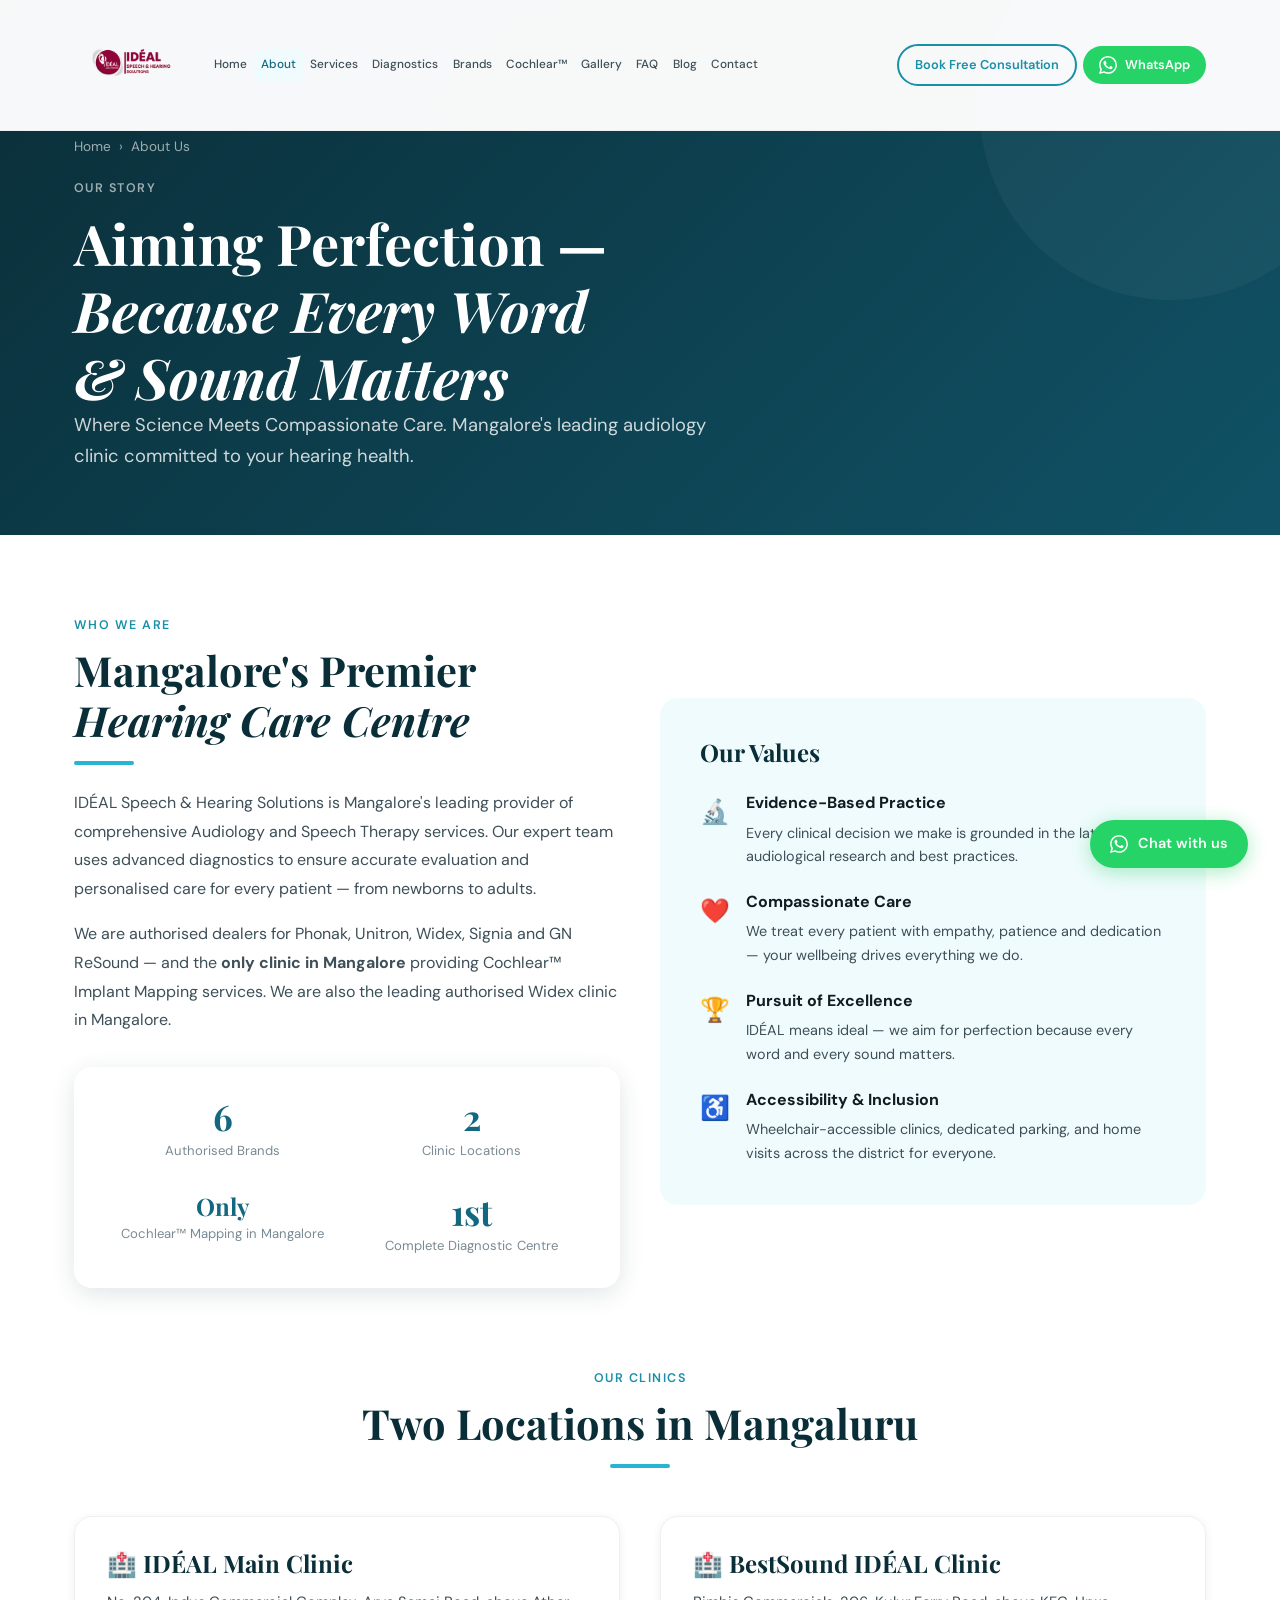
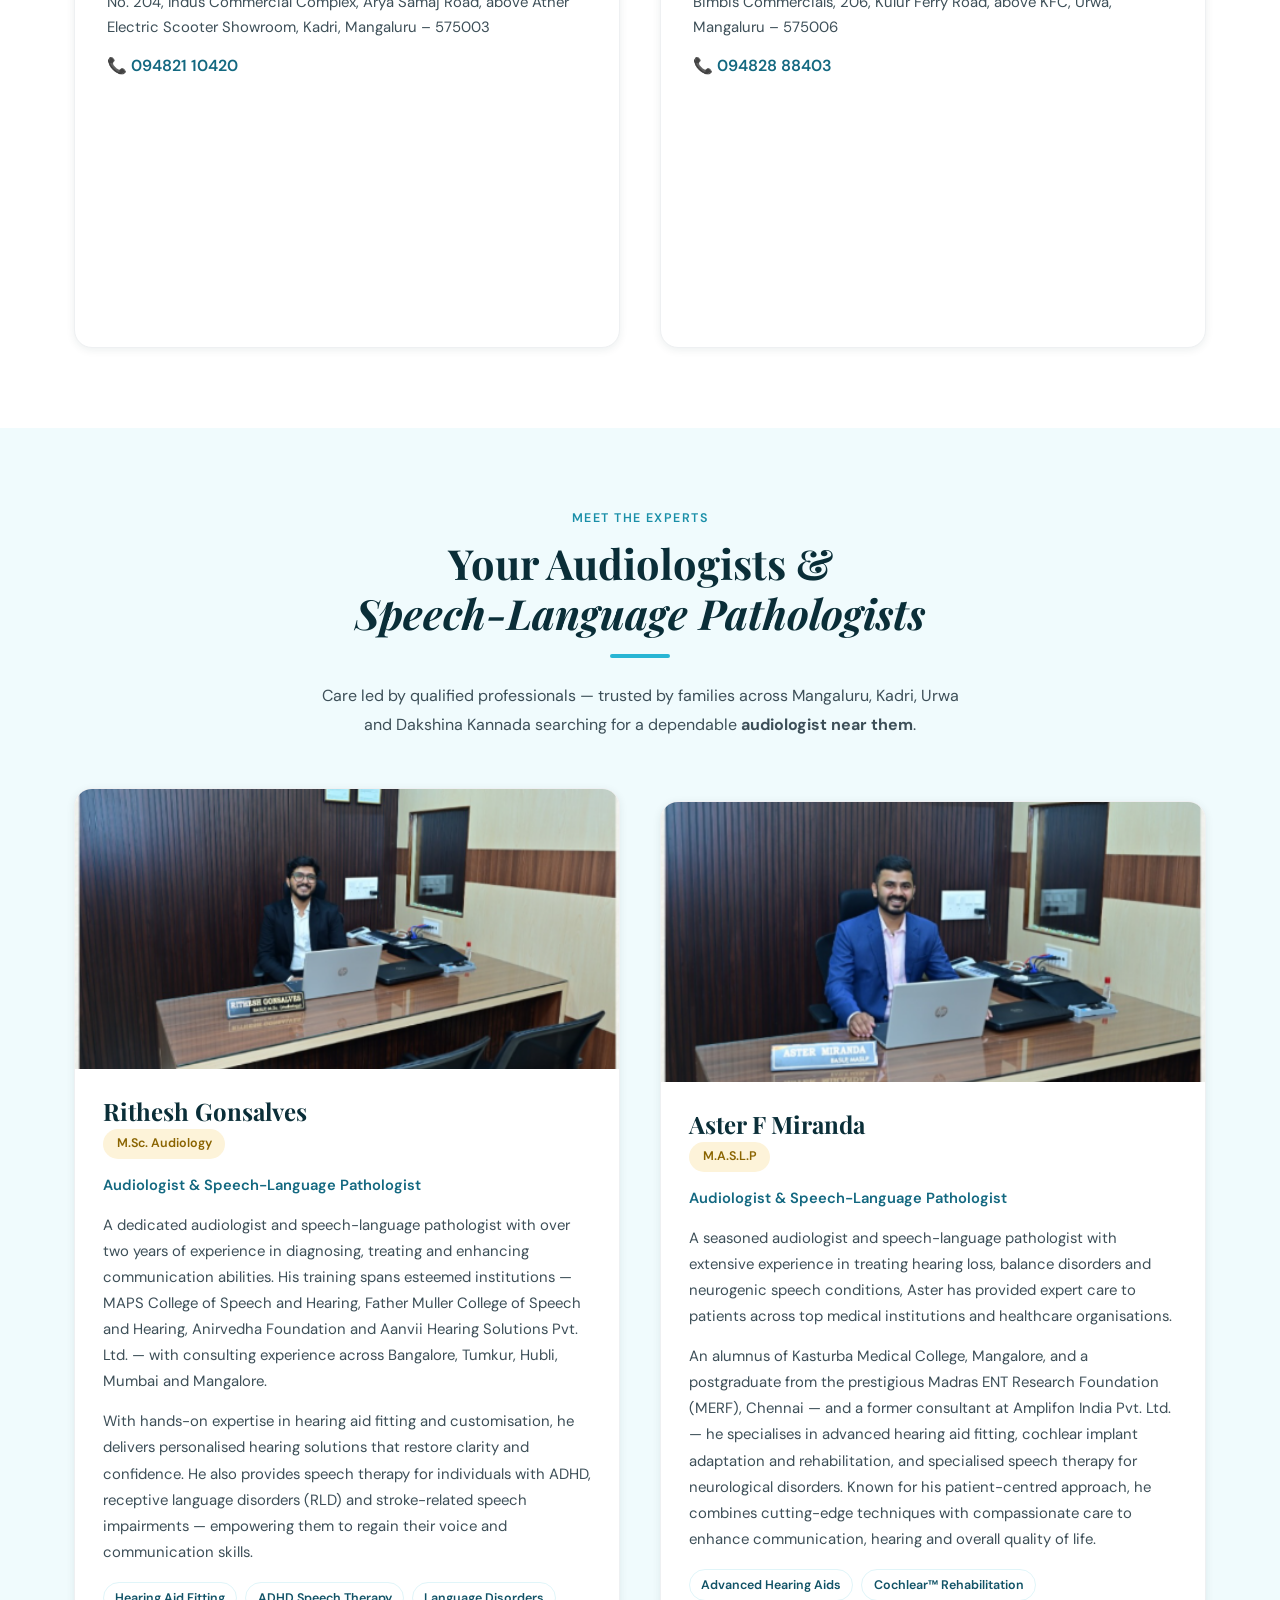
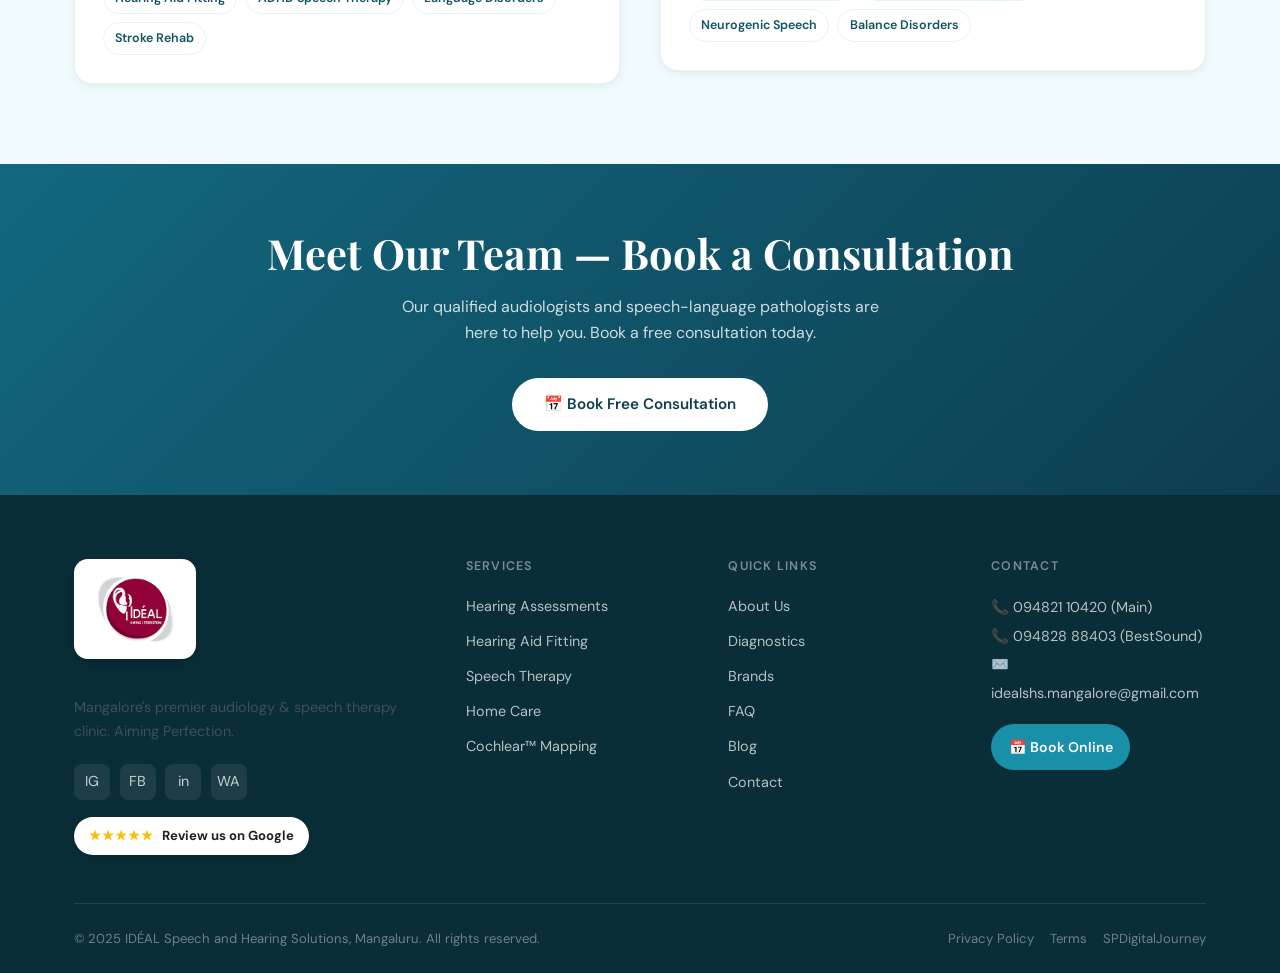
==== commit fc0580bd: "Add files via upload" ====
--- a/about.html
+++ b/about.html
@@ -2,28 +2,45 @@
 <html lang="en">
 <head>
 <meta charset="UTF-8"><meta name="viewport" content="width=device-width,initial-scale=1.0">
-<title>About Us | IDÉAL Speech & Hearing Solutions — Audiologist Mangalore</title>
-<meta name="description" content="Learn about IDÉAL Speech & Hearing Solutions — Mangalore's leading audiology clinic. Our story, values, team, and two clinic locations in Kadri and Urwa, Mangaluru.">
-<meta name="keywords" content="about IDÉAL Mangalore, audiologist Mangalore, hearing clinic Mangalore Kadri, speech hearing solutions Mangalore">
+<title>Audiologist in Mangalore | About IDÉAL Speech &amp; Hearing Solutions — Our Team &amp; Clinics</title>
+<meta name="description" content="Looking for an audiologist near you in Mangalore? Meet the IDÉAL Speech &amp; Hearing Solutions team — qualified audiologists &amp; speech-language pathologists. Only Cochlear™ Implant Mapping centre in Mangalore, with clinics in Kadri &amp; Urwa.">
+<meta name="keywords" content="audiologist Mangalore, audiologist near me, hearing clinic near me Mangalore, speech therapist Mangalore, hearing test Mangalore Kadri, hearing aid centre Urwa Mangaluru, speech language pathologist Mangalore, best audiology clinic Mangalore, Cochlear implant mapping Mangalore, IDÉAL Speech and Hearing Solutions team">
+<meta name="author" content="IDÉAL Speech and Hearing Solutions">
+<meta name="robots" content="index, follow, max-snippet:-1, max-image-preview:large, max-video-preview:-1">
+<meta name="googlebot" content="index, follow">
 <link rel="canonical" href="https://idealshs.com/about.html">
-<meta property="og:title" content="About Us | IDÉAL Speech & Hearing Solutions — Audiologist Mangalore">
-<meta property="og:description" content="Learn about IDÉAL Speech & Hearing Solutions — Mangalore's leading audiology clinic. Our story, values, team, and two clinic locations in Kadri and Urwa, Mangaluru.">
+
+<!-- Local / "near me" geo signals -->
+<meta name="geo.region" content="IN-KA">
+<meta name="geo.placename" content="Kadri, Mangaluru, Dakshina Kannada, Karnataka">
+<meta name="geo.position" content="12.878599;74.852931">
+<meta name="ICBM" content="12.878599, 74.852931">
+
+<!-- Open Graph -->
+<meta property="og:type" content="website">
+<meta property="og:site_name" content="IDÉAL Speech and Hearing Solutions">
+<meta property="og:title" content="Audiologist in Mangalore | About IDÉAL Speech &amp; Hearing Solutions — Our Team">
+<meta property="og:description" content="Meet Mangalore's leading audiology team. Qualified audiologists &amp; speech-language pathologists. Only Cochlear™ Implant Mapping centre in Mangalore — clinics in Kadri &amp; Urwa.">
 <meta property="og:url" content="https://idealshs.com/about.html">
-<meta property="og:type" content="website">
-<meta property="og:image" content="https://idealshs.com/og-image.jpg">
+<meta property="og:image" content="https://idealshs.com/logo.png">
 <meta property="og:locale" content="en_IN">
-<!-- Twitter Card -->
 <meta name="twitter:card" content="summary_large_image">
-<meta name="twitter:title" content="About Us | IDÉAL Speech & Hearing Solutions — Audiologist Mangalore">
-<meta name="twitter:description" content="Learn about IDÉAL Speech & Hearing Solutions — Mangalore's leading audiology clinic. Our story, values, team, and two clinic locations in Kadri and Urwa, Mangaluru.">
-<meta name="twitter:image" content="https://idealshs.com/og-image.jpg">
-<script type="application/ld+json">{"@context":"https://schema.org","@type":"MedicalClinic","name":"IDÉAL Speech and Hearing Solutions","url":"https://idealshs.com","telephone":"+919482110420","address":{"@type":"PostalAddress","streetAddress":"No. 204, Indus Commercial Complex, Arya Samaj Rd, Kadri","addressLocality":"Mangaluru","addressRegion":"Karnataka","postalCode":"575003","addressCountry":"IN"}}</script>
-<link rel="icon" type="image/x-icon" href="favicon.ico">
-<link rel="icon" type="image/png" sizes="32x32" href="favicon-32x32.png">
-<link rel="icon" type="image/png" sizes="16x16" href="favicon-16x16.png">
-<link rel="icon" type="image/png" sizes="192x192" href="favicon-192x192.png">
-<link rel="apple-touch-icon" sizes="180x180" href="apple-touch-icon.png">
+<meta name="twitter:title" content="Audiologist in Mangalore | About IDÉAL Speech &amp; Hearing Solutions">
+<meta name="twitter:description" content="Meet Mangalore's leading audiology &amp; speech therapy team. Only Cochlear™ Implant Mapping centre in Mangalore.">
+<meta name="twitter:image" content="https://idealshs.com/logo.png">
+
+<!-- Structured data: clinic + both locations + team (helps Google + AI answer engines) -->
+<script type="application/ld+json">{"@context":"https://schema.org","@graph":[{"@type":["MedicalClinic","LocalBusiness"],"@id":"https://idealshs.com/#clinic","name":"IDÉAL Speech and Hearing Solutions","alternateName":"IDÉAL Audiology Mangalore","url":"https://idealshs.com","image":"https://idealshs.com/logo.png","logo":"https://idealshs.com/logo.png","telephone":"+919482110420","email":"idealshs.mangalore@gmail.com","description":"Mangalore's leading audiology and speech therapy clinic and the only Cochlear™ Implant Mapping centre in Mangalore. Authorised dealer for Phonak, Unitron, Widex, Signia and GN ReSound.","medicalSpecialty":"Otolaryngologic","address":{"@type":"PostalAddress","streetAddress":"No. 204, Indus Commercial Complex, Arya Samaj Rd, Kadri","addressLocality":"Mangaluru","addressRegion":"Karnataka","postalCode":"575003","addressCountry":"IN"},"geo":{"@type":"GeoCoordinates","latitude":12.878599,"longitude":74.852931},"hasMap":"https://maps.google.com/maps?q=ID%C3%89AL+Speech+and+Hearing+Solutions,+Kadri,+Mangaluru","areaServed":[{"@type":"City","name":"Mangaluru"},{"@type":"Place","name":"Kadri"},{"@type":"Place","name":"Urwa"},{"@type":"AdministrativeArea","name":"Dakshina Kannada"}],"sameAs":["https://www.instagram.com/ideal_shs","https://www.facebook.com/people/Id%C3%A9al-Speech-and-Hearing-Solutions/61573655292414/","https://www.linkedin.com/company/ideal-speech-and-hearing-solutions/"],"department":{"@type":"MedicalClinic","name":"BestSound IDÉAL Speech and Hearing Solutions","telephone":"+919482888403","address":{"@type":"PostalAddress","streetAddress":"Bimbis Commercials, 206, Kulur Ferry Road, above KFC, Urwa","addressLocality":"Mangaluru","addressRegion":"Karnataka","postalCode":"575006","addressCountry":"IN"},"geo":{"@type":"GeoCoordinates","latitude":12.898156,"longitude":74.832597}},"employee":[{"@id":"https://idealshs.com/about.html#rithesh"},{"@id":"https://idealshs.com/about.html#aster"}]},{"@type":"Person","@id":"https://idealshs.com/about.html#rithesh","name":"Rithesh Gonsalves","honorificSuffix":"M.Sc. Audiology","jobTitle":"Audiologist & Speech-Language Pathologist","image":"https://idealshs.com/team-rithesh.png","worksFor":{"@id":"https://idealshs.com/#clinic"},"alumniOf":["MAPS College of Speech and Hearing","Father Muller College of Speech and Hearing"],"knowsAbout":["Hearing aid fitting and customisation","Speech therapy for ADHD","Receptive language disorders","Stroke-related speech rehabilitation"]},{"@type":"Person","@id":"https://idealshs.com/about.html#aster","name":"Aster F Miranda","honorificSuffix":"M.A.S.L.P","jobTitle":"Audiologist & Speech-Language Pathologist","image":"https://idealshs.com/team-aster.png","worksFor":{"@id":"https://idealshs.com/#clinic"},"alumniOf":["Kasturba Medical College, Mangalore","Madras ENT Research Foundation (MERF), Chennai"],"knowsAbout":["Advanced hearing aid fitting","Cochlear implant adaptation and rehabilitation","Speech therapy for neurological disorders","Balance disorders"]}]}</script>
 <link rel="stylesheet" href="style.css">
+
+<!-- Google Analytics (GA4) — replace G-XXXXXXXXXX with your Measurement ID from analytics.google.com -->
+<script async src="https://www.googletagmanager.com/gtag/js?id=G-XXXXXXXXXX"></script>
+<script>
+  window.dataLayer = window.dataLayer || [];
+  function gtag(){dataLayer.push(arguments);}
+  gtag('js', new Date());
+  gtag('config', 'G-XXXXXXXXXX');
+</script>
 </head>
 <body>
 <nav class="navbar" id="navbar">
@@ -52,15 +69,10 @@
 
 <div class="page-hero">
   <div class="container">
-    <div class="page-hero-grid">
-<div class="page-hero-text">
-<div class="breadcrumb"><a href="index.html">Home</a><span>›</span><span>About Us</span></div>
+    <div class="breadcrumb"><a href="index.html">Home</a><span>›</span><span>About Us</span></div>
     <span class="section-label" style="color:rgba(255,255,255,.6)">Our Story</span>
     <h1>Aiming Perfection —<br><em>Because Every Word<br>&amp; Sound Matters</em></h1>
     <p class="lead">Where Science Meets Compassionate Care. Mangalore's leading audiology clinic committed to your hearing health.</p>
-</div>
-<div class="page-hero-illus"><img src="page-icon-about.svg" alt="IDÉAL Speech & Hearing Solutions — compassionate care"></div>
-</div>
   </div>
 </div>
 <section class="section">
@@ -114,6 +126,59 @@
     </div>
   </div>
 </section>
+<section class="section" style="background:var(--teal-50)">
+  <div class="container">
+    <div class="section-header text-center">
+      <span class="section-label">Meet the Experts</span>
+      <h2>Your Audiologists &amp;<br><em>Speech-Language Pathologists</em></h2>
+      <div class="divider divider-center"></div>
+      <p style="max-width:640px;margin:0 auto;line-height:1.8">Care led by qualified professionals — trusted by families across Mangaluru, Kadri, Urwa and Dakshina Kannada searching for a dependable <strong>audiologist near them</strong>.</p>
+    </div>
+    <div class="grid-2">
+
+      <!-- Rithesh Gonsalves -->
+      <div class="card" style="padding:0;overflow:hidden">
+        <div style="height:280px;overflow:hidden">
+          <img src="team-rithesh.png" alt="Rithesh Gonsalves — Audiologist and Speech-Language Pathologist, IDÉAL Mangalore" style="width:100%;height:100%;object-fit:cover;object-position:center">
+        </div>
+        <div style="padding:1.75rem">
+          <h3 style="margin-bottom:.2rem">Rithesh Gonsalves</h3>
+          <span class="badge badge-gold" style="display:inline-block;margin-bottom:.9rem">M.Sc. Audiology</span>
+          <p style="font-weight:600;color:var(--teal-600);font-size:.92rem;margin-bottom:.9rem">Audiologist &amp; Speech-Language Pathologist</p>
+          <p style="font-size:.93rem;line-height:1.75;margin-bottom:.9rem">A dedicated audiologist and speech-language pathologist with over two years of experience in diagnosing, treating and enhancing communication abilities. His training spans esteemed institutions — MAPS College of Speech and Hearing, Father Muller College of Speech and Hearing, Anirvedha Foundation and Aanvii Hearing Solutions Pvt. Ltd. — with consulting experience across Bangalore, Tumkur, Hubli, Mumbai and Mangalore.</p>
+          <p style="font-size:.93rem;line-height:1.75;margin-bottom:1.1rem">With hands-on expertise in hearing aid fitting and customisation, he delivers personalised hearing solutions that restore clarity and confidence. He also provides speech therapy for individuals with ADHD, receptive language disorders (RLD) and stroke-related speech impairments — empowering them to regain their voice and communication skills.</p>
+          <div style="display:flex;flex-wrap:wrap;gap:.5rem">
+            <span style="background:#fff;border:1px solid var(--teal-100);color:var(--teal-700);font-size:.78rem;font-weight:600;padding:.3rem .7rem;border-radius:50px">Hearing Aid Fitting</span>
+            <span style="background:#fff;border:1px solid var(--teal-100);color:var(--teal-700);font-size:.78rem;font-weight:600;padding:.3rem .7rem;border-radius:50px">ADHD Speech Therapy</span>
+            <span style="background:#fff;border:1px solid var(--teal-100);color:var(--teal-700);font-size:.78rem;font-weight:600;padding:.3rem .7rem;border-radius:50px">Language Disorders</span>
+            <span style="background:#fff;border:1px solid var(--teal-100);color:var(--teal-700);font-size:.78rem;font-weight:600;padding:.3rem .7rem;border-radius:50px">Stroke Rehab</span>
+          </div>
+        </div>
+      </div>
+
+      <!-- Aster F Miranda -->
+      <div class="card" style="padding:0;overflow:hidden">
+        <div style="height:280px;overflow:hidden">
+          <img src="team-aster.png" alt="Aster F Miranda — Audiologist and Speech-Language Pathologist, IDÉAL Mangalore" style="width:100%;height:100%;object-fit:cover;object-position:center">
+        </div>
+        <div style="padding:1.75rem">
+          <h3 style="margin-bottom:.2rem">Aster F Miranda</h3>
+          <span class="badge badge-gold" style="display:inline-block;margin-bottom:.9rem">M.A.S.L.P</span>
+          <p style="font-weight:600;color:var(--teal-600);font-size:.92rem;margin-bottom:.9rem">Audiologist &amp; Speech-Language Pathologist</p>
+          <p style="font-size:.93rem;line-height:1.75;margin-bottom:.9rem">A seasoned audiologist and speech-language pathologist with extensive experience in treating hearing loss, balance disorders and neurogenic speech conditions, Aster has provided expert care to patients across top medical institutions and healthcare organisations.</p>
+          <p style="font-size:.93rem;line-height:1.75;margin-bottom:1.1rem">An alumnus of Kasturba Medical College, Mangalore, and a postgraduate from the prestigious Madras ENT Research Foundation (MERF), Chennai — and a former consultant at Amplifon India Pvt. Ltd. — he specialises in advanced hearing aid fitting, cochlear implant adaptation and rehabilitation, and specialised speech therapy for neurological disorders. Known for his patient-centred approach, he combines cutting-edge techniques with compassionate care to enhance communication, hearing and overall quality of life.</p>
+          <div style="display:flex;flex-wrap:wrap;gap:.5rem">
+            <span style="background:#fff;border:1px solid var(--teal-100);color:var(--teal-700);font-size:.78rem;font-weight:600;padding:.3rem .7rem;border-radius:50px">Advanced Hearing Aids</span>
+            <span style="background:#fff;border:1px solid var(--teal-100);color:var(--teal-700);font-size:.78rem;font-weight:600;padding:.3rem .7rem;border-radius:50px">Cochlear™ Rehabilitation</span>
+            <span style="background:#fff;border:1px solid var(--teal-100);color:var(--teal-700);font-size:.78rem;font-weight:600;padding:.3rem .7rem;border-radius:50px">Neurogenic Speech</span>
+            <span style="background:#fff;border:1px solid var(--teal-100);color:var(--teal-700);font-size:.78rem;font-weight:600;padding:.3rem .7rem;border-radius:50px">Balance Disorders</span>
+          </div>
+        </div>
+      </div>
+
+    </div>
+  </div>
+</section>
 <section style="background:linear-gradient(135deg,var(--teal-600),var(--teal-800));padding:4rem 0">
   <div class="container text-center">
     <h2 style="color:#fff;margin-bottom:1rem">Meet Our Team — Book a Consultation</h2>
@@ -122,12 +187,12 @@
   </div>
 </section>
 <footer class="footer"><div class="container"><div class="footer-grid">
-<div class="footer-brand"><div style="display:flex;align-items:center;gap:.75rem;margin-bottom:1rem"><img src="logo.png" alt="IDÉAL Speech and Hearing Solutions" class="footer-logo"></div><p>Mangalore's premier audiology &amp; speech therapy clinic. Aiming Perfection.</p><div class="footer-social"><a href="https://www.instagram.com/ideal_shs" target="_blank">IG</a><a href="https://www.facebook.com/people/Id%C3%A9al-Speech-and-Hearing-Solutions/61573655292414/" target="_blank">FB</a><a href="https://www.linkedin.com/company/ideal-speech-and-hearing-solutions/" target="_blank">in</a><a href="https://wa.me/919482110420" target="_blank">WA</a></div></div>
+<div class="footer-brand"><div style="display:flex;align-items:center;gap:.75rem;margin-bottom:1rem"><img src="logo-icon.png" alt="IDÉAL Speech and Hearing Solutions" class="footer-logo"></div><p>Mangalore's premier audiology &amp; speech therapy clinic. Aiming Perfection.</p><div class="footer-social"><a href="https://www.instagram.com/ideal_shs" target="_blank">IG</a><a href="https://www.facebook.com/people/Id%C3%A9al-Speech-and-Hearing-Solutions/61573655292414/" target="_blank">FB</a><a href="https://www.linkedin.com/company/ideal-speech-and-hearing-solutions/" target="_blank">in</a><a href="https://wa.me/919482110420" target="_blank">WA</a></div><a href="https://g.page/r/CUAIKrfOPGJlEBM/review" target="_blank" rel="noopener" aria-label="Review us on Google" style="display:inline-flex;align-items:center;gap:.5rem;margin-top:1.1rem;background:#fff;color:#202124;padding:.5rem .95rem;border-radius:50px;font-size:.82rem;font-weight:700;box-shadow:0 2px 10px rgba(0,0,0,.18)"><span style="color:#fbbc05;letter-spacing:1px">★★★★★</span> Review us on Google</a></div>
 <div><h4>Services</h4><ul><li><a href="services.html">Hearing Assessments</a></li><li><a href="services.html">Hearing Aid Fitting</a></li><li><a href="services.html">Speech Therapy</a></li><li><a href="services.html">Home Care</a></li><li><a href="cochlear.html">Cochlear™ Mapping</a></li></ul></div>
 <div><h4>Quick Links</h4><ul><li><a href="about.html">About Us</a></li><li><a href="diagnostics.html">Diagnostics</a></li><li><a href="brands.html">Brands</a></li><li><a href="faq.html">FAQ</a></li><li><a href="blog.html">Blog</a></li><li><a href="contact.html">Contact</a></li></ul></div>
 <div class="footer-contact"><h4>Contact</h4><a href="tel:+919482110420">📞 094821 10420 (Main)</a><a href="tel:+919482888403">📞 094828 88403 (BestSound)</a><a href="mailto:idealshs.mangalore@gmail.com">✉️ idealshs.mangalore@gmail.com</a><a href="https://idealspeechandhearing.setmore.com/idealspeechandhearing" target="_blank" style="margin-top:1rem;display:inline-flex;align-items:center;gap:.5rem;background:var(--teal-500);color:#fff;padding:.55rem 1.1rem;border-radius:50px;font-size:.88rem;font-weight:600">📅 Book Online</a></div>
 </div><div class="footer-bottom"><span>© 2025 IDÉAL Speech and Hearing Solutions, Mangaluru. All rights reserved.</span><div style="display:flex;gap:1rem;flex-wrap:wrap"><a href="#">Privacy Policy</a><a href="#">Terms</a><a href="https://spdigitaljourney.github.io" target="_blank">SPDigitalJourney</a></div></div></div></footer>
-<div class="wa-float"><a href="https://wa.me/919482110420" class="wa-bubble" target="_blank"><svg viewBox="0 0 24 24" style="width:18px;height:18px;fill:currentColor"><path d="M17.472 14.382c-.297-.149-1.758-.867-2.03-.967-.273-.099-.471-.148-.67.15-.197.297-.767.966-.94 1.164-.173.199-.347.223-.644.075-.297-.15-1.255-.463-2.39-1.475-.883-.788-1.48-1.761-1.653-2.059-.173-.297-.018-.458.13-.606.134-.133.298-.347.446-.52.149-.174.198-.298.298-.497.099-.198.05-.371-.025-.52-.075-.149-.669-1.612-.916-2.207-.242-.579-.487-.5-.669-.51-.173-.008-.371-.01-.57-.01-.198 0-.52.074-.792.372-.272.297-1.04 1.016-1.04 2.479 0 1.462 1.065 2.875 1.213 3.074.149.198 2.096 3.2 5.077 4.487.709.306 1.262.489 1.694.625.712.227 1.36.195 1.871.118.571-.085 1.758-.719 2.006-1.413.248-.694.248-1.289.173-1.413-.074-.124-.272-.198-.57-.347m-5.421 7.403h-.004a9.87 9.87 0 01-5.031-1.378l-.361-.214-3.741.982.998-3.648-.235-.374a9.86 9.86 0 01-1.51-5.26c.001-5.45 4.436-9.884 9.888-9.884 2.64 0 5.122 1.03 6.988 2.898a9.825 9.825 0 012.893 6.994c-.003 5.45-4.437 9.884-9.885 9.884m8.413-18.297A11.815 11.815 0 0012.05 0C5.495 0 .16 5.335.157 11.892c0 2.096.547 4.142 1.588 5.945L.057 24l6.305-1.654a11.882 11.882 0 005.683 1.448h.005c6.554 0 11.89-5.335 11.893-11.893a11.821 11.821 0 00-3.48-8.413Z"/></svg><span>Chat with us</span></a></div>
+<div class="wa-float"><a href="https://wa.me/919482110420?text=Hi%20ID%C3%89AL%20%F0%9F%91%8B%20I%27d%20like%20to%20book%20an%20appointment." class="wa-bubble" target="_blank"><svg viewBox="0 0 24 24" style="width:18px;height:18px;fill:currentColor"><path d="M17.472 14.382c-.297-.149-1.758-.867-2.03-.967-.273-.099-.471-.148-.67.15-.197.297-.767.966-.94 1.164-.173.199-.347.223-.644.075-.297-.15-1.255-.463-2.39-1.475-.883-.788-1.48-1.761-1.653-2.059-.173-.297-.018-.458.13-.606.134-.133.298-.347.446-.52.149-.174.198-.298.298-.497.099-.198.05-.371-.025-.52-.075-.149-.669-1.612-.916-2.207-.242-.579-.487-.5-.669-.51-.173-.008-.371-.01-.57-.01-.198 0-.52.074-.792.372-.272.297-1.04 1.016-1.04 2.479 0 1.462 1.065 2.875 1.213 3.074.149.198 2.096 3.2 5.077 4.487.709.306 1.262.489 1.694.625.712.227 1.36.195 1.871.118.571-.085 1.758-.719 2.006-1.413.248-.694.248-1.289.173-1.413-.074-.124-.272-.198-.57-.347m-5.421 7.403h-.004a9.87 9.87 0 01-5.031-1.378l-.361-.214-3.741.982.998-3.648-.235-.374a9.86 9.86 0 01-1.51-5.26c.001-5.45 4.436-9.884 9.888-9.884 2.64 0 5.122 1.03 6.988 2.898a9.825 9.825 0 012.893 6.994c-.003 5.45-4.437 9.884-9.885 9.884m8.413-18.297A11.815 11.815 0 0012.05 0C5.495 0 .16 5.335.157 11.892c0 2.096.547 4.142 1.588 5.945L.057 24l6.305-1.654a11.882 11.882 0 005.683 1.448h.005c6.554 0 11.89-5.335 11.893-11.893a11.821 11.821 0 00-3.48-8.413Z"/></svg><span>Chat with us</span></a></div>
 <div class="modal-overlay" id="leadModal"><div class="modal-box"><button class="modal-close">✕</button><div style="text-align:center;margin-bottom:1.5rem"><div style="width:56px;height:56px;background:var(--teal-100);border-radius:50%;display:flex;align-items:center;justify-content:center;font-size:1.5rem;margin:0 auto .75rem">📅</div><h3>Book Your Free Consultation</h3><p style="font-size:.9rem;margin-top:.3rem">Fill in your details — we'll connect via WhatsApp.</p></div><form id="leadForm"><div class="form-group"><label for="lf-name">Your Name *</label><input type="text" id="lf-name" placeholder="e.g. Ramesh Kumar" required></div><div class="form-group"><label for="lf-phone">Phone Number *</label><input type="tel" id="lf-phone" placeholder="+91 98765 43210" required></div><div class="form-group"><label for="lf-service">Service Interested In</label><select id="lf-service"><option>Hearing Test</option><option>Hearing Aid Fitting</option><option>Cochlear™ Implant Mapping</option><option>Speech Therapy</option><option>Newborn Hearing Screening</option><option>OAE / ABR / VEMP Test</option><option>Home Care Service</option><option>General Enquiry</option></select></div><button type="submit" class="btn btn-wa" style="width:100%;justify-content:center">Send via WhatsApp</button><p style="text-align:center;font-size:.8rem;color:var(--grey-500);margin-top:.75rem">🔒 Your details are private.</p></form></div></div>
 <script src="main.js"></script>
 </body></html>
